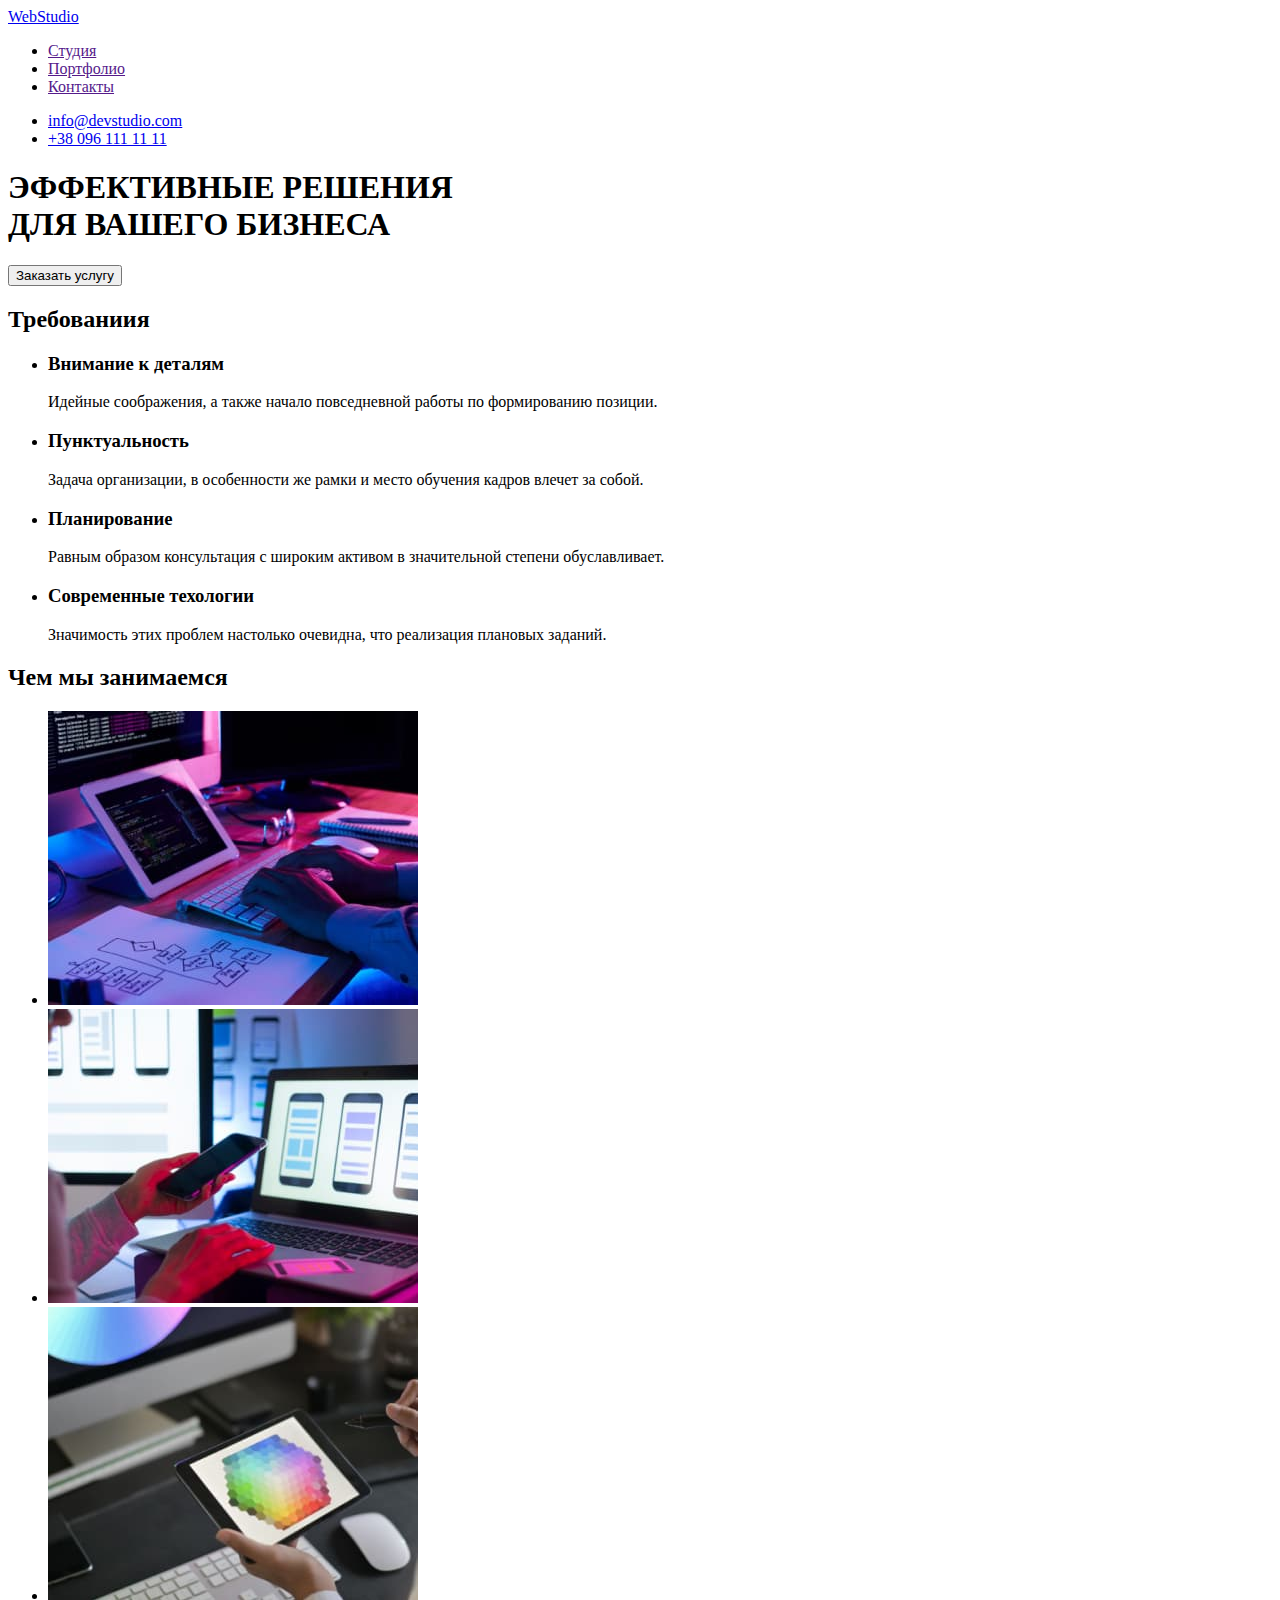
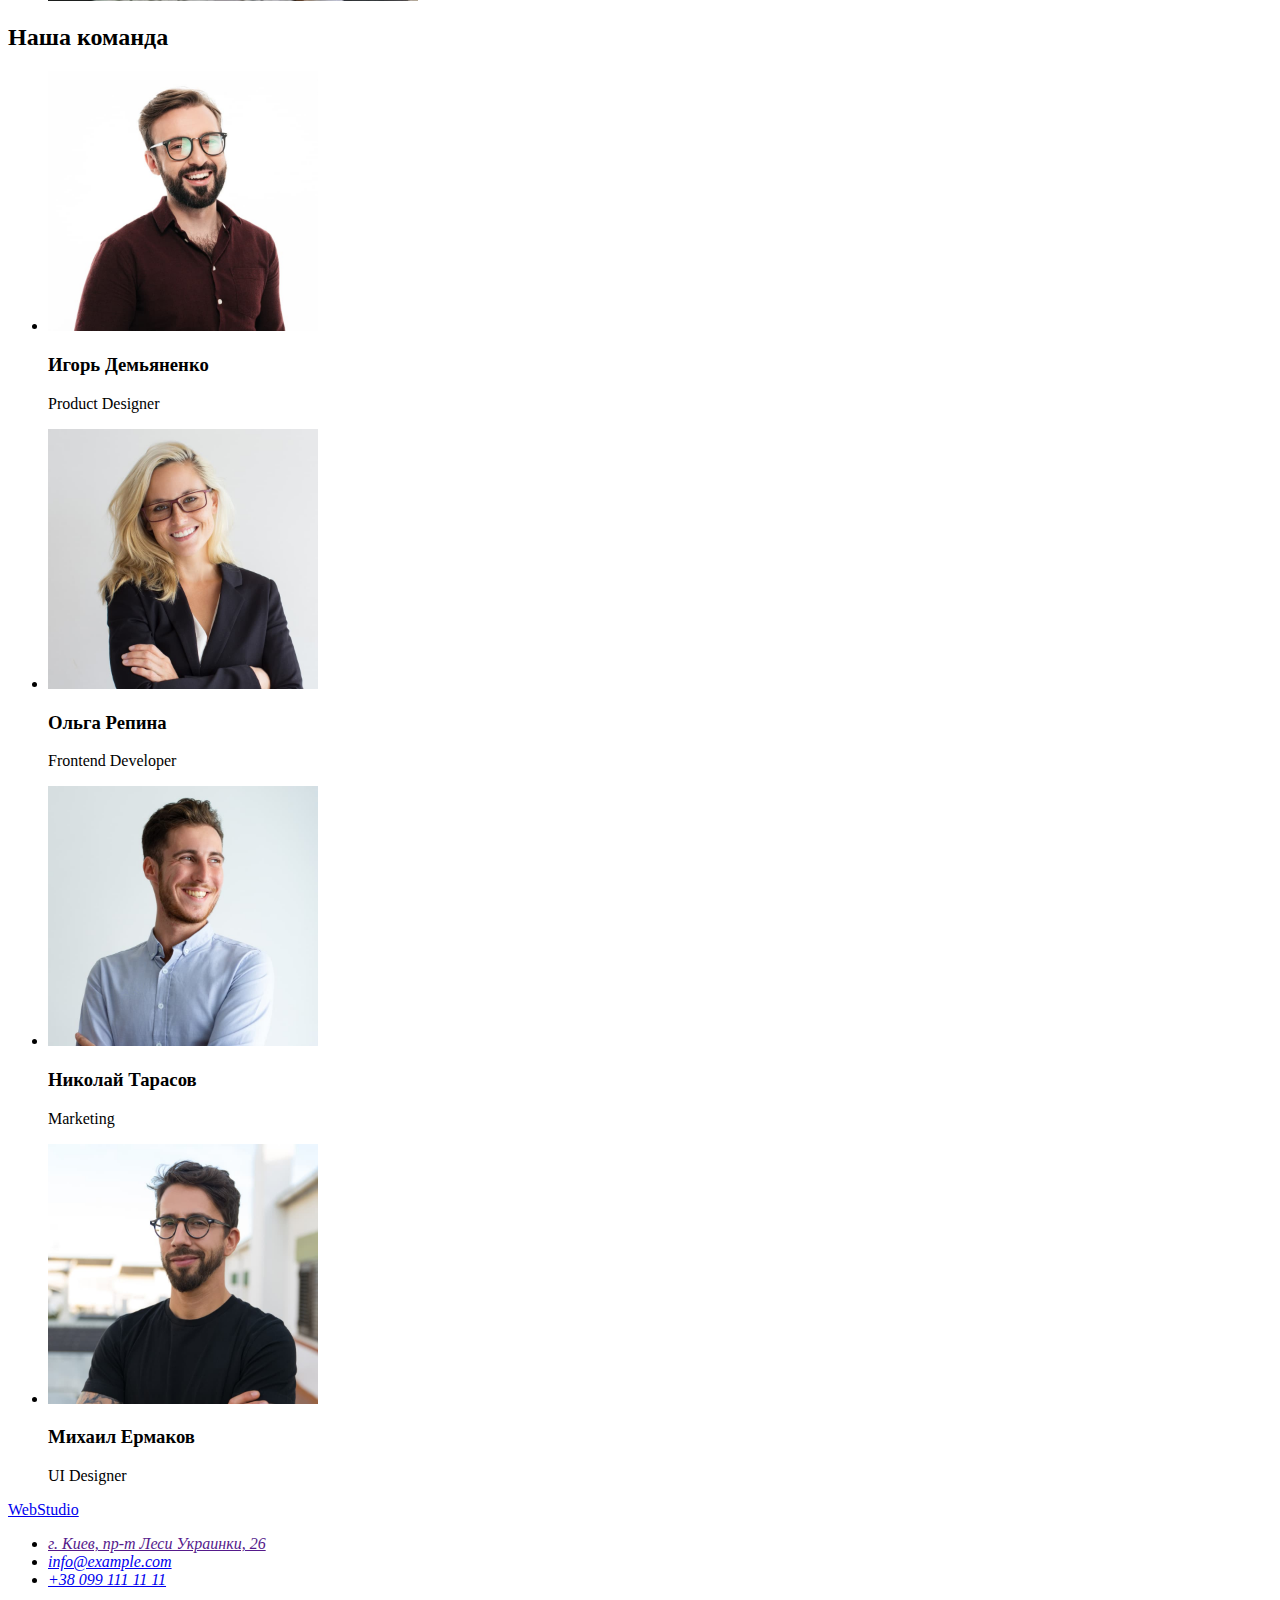
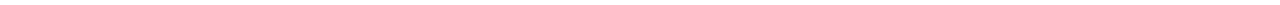
==== index.html @ efdce3d0 "Копирование 1дз" ====
<!DOCTYPE html>
<html lang="ru">
  <head>
    <meta charset="UTF-8" />
    <meta http-equiv="X-UA-Compatible" content="IE=edge" />
    <meta name="viewport" content="width=device-width, initial-scale=1.0" />
    <title>Markup-HW-01</title>
  </head>
  <body>
    <header>
      <nav>
        <a href="/">WebStudio</a>
        <ul>
          <li><a href="">Студия</a></li>
          <li><a href="">Портфолио</a></li>
          <li><a href="">Контакты</a></li>
        </ul>
      </nav>
      <ul>
        <li>
          <a href="emailto:info@devstudio.com">info@devstudio.com </a>
        </li>
        <li>
          <a href="tel:+380961111111">+38 096 111 11 11</a>
        </li>
      </ul>
    </header>
    <main>
      <section>
        <h1>
          ЭФФЕКТИВНЫЕ РЕШЕНИЯ<br />
          ДЛЯ ВАШЕГО БИЗНЕСА
        </h1>
        <button type="button">Заказать услугу</button>
      </section>
      <section>
        <h2>Требованиия</h2>
        <ul>
          <li>
            <h3>Внимание к деталям</h3>
            <p>Идейные соображения, а также начало повседневной работы по формированию позиции.</p>
          </li>
          <li>
            <h3>Пунктуальность</h3>
            <p>
              Задача организации, в особенности же рамки и место обучения кадров влечет за собой.
            </p>
          </li>
          <li>
            <h3>Планирование</h3>
            <p>
              Равным образом консультация с широким активом в значительной степени обуславливает.
            </p>
          </li>
          <li>
            <h3>Современные техологии</h3>
            <p>Значимость этих проблем настолько очевидна, что реализация плановых заданий.</p>
          </li>
        </ul>
      </section>
      <section>
        <h2>Чем мы занимаемся</h2>
        <ul>
          <li><img src="./images/img1.jpg" alt="Программирование" width="370" /></li>
          <li><img src="./images/img2.jpg" alt="Мобильная адаптация сайтов" width="370" /></li>
          <li><img src="./images/img3.jpg" alt="Создание дизайна сайтов" width="370" /></li>
        </ul>
      </section>
      <section>
        <h2>Наша команда</h2>
        <ul>
          <li>
            <img src="./images/Product-Designer.jpg" alt="Дизайнер продукта" width="270" />
            <h3>Игорь Демьяненко</h3>
            <p>Product Designer</p>
          </li>
          <li>
            <img src="./images/Frontend-Developer.jpg" alt="Фронтенд разработчик" width="270" />
            <h3>Ольга Репина</h3>
            <p>Frontend Developer</p>
          </li>
          <li>
            <img src="./images/Marketing.jpg" alt="Маркетолог" width="270" />
            <h3>Николай Тарасов</h3>
            <p>Marketing</p>
          </li>
          <li>
            <img
              src="./images/UI-Designer.jpg"
              alt="Дизайнер пользовательского интерфейса"
              width="270"
            />
            <h3>Михаил Ермаков</h3>
            <p>UI Designer</p>
          </li>
        </ul>
      </section>
    </main>
    <footer>
      <a href="/">WebStudio</a>
      <address>
        <ul>
          <li><a href="">г. Киев, пр-т Леси Украинки, 26</a></li>
          <li><a href="mailto:info@example.com">info@example.com</a></li>
          <li><a href="tel:+380991111111">+38 099 111 11 11</a></li>
        </ul>
      </address>
    </footer>
  </body>
</html>
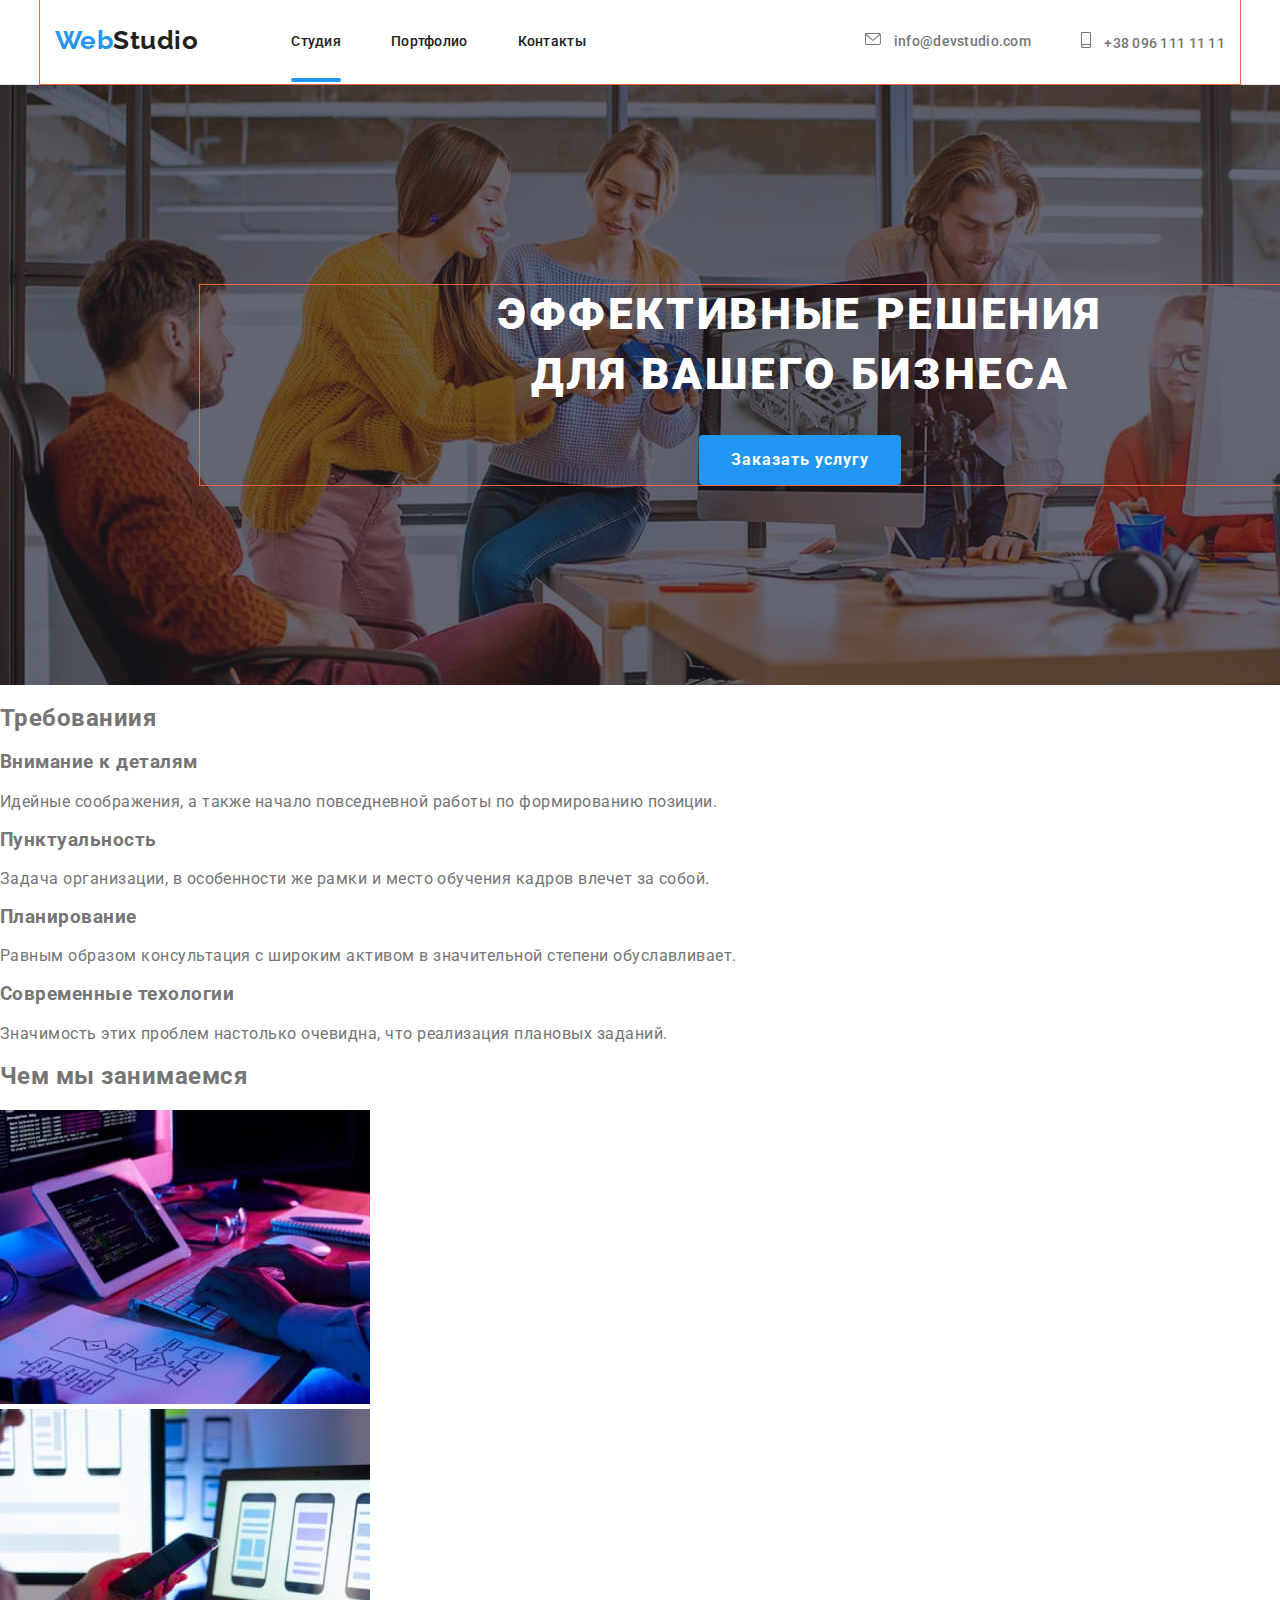
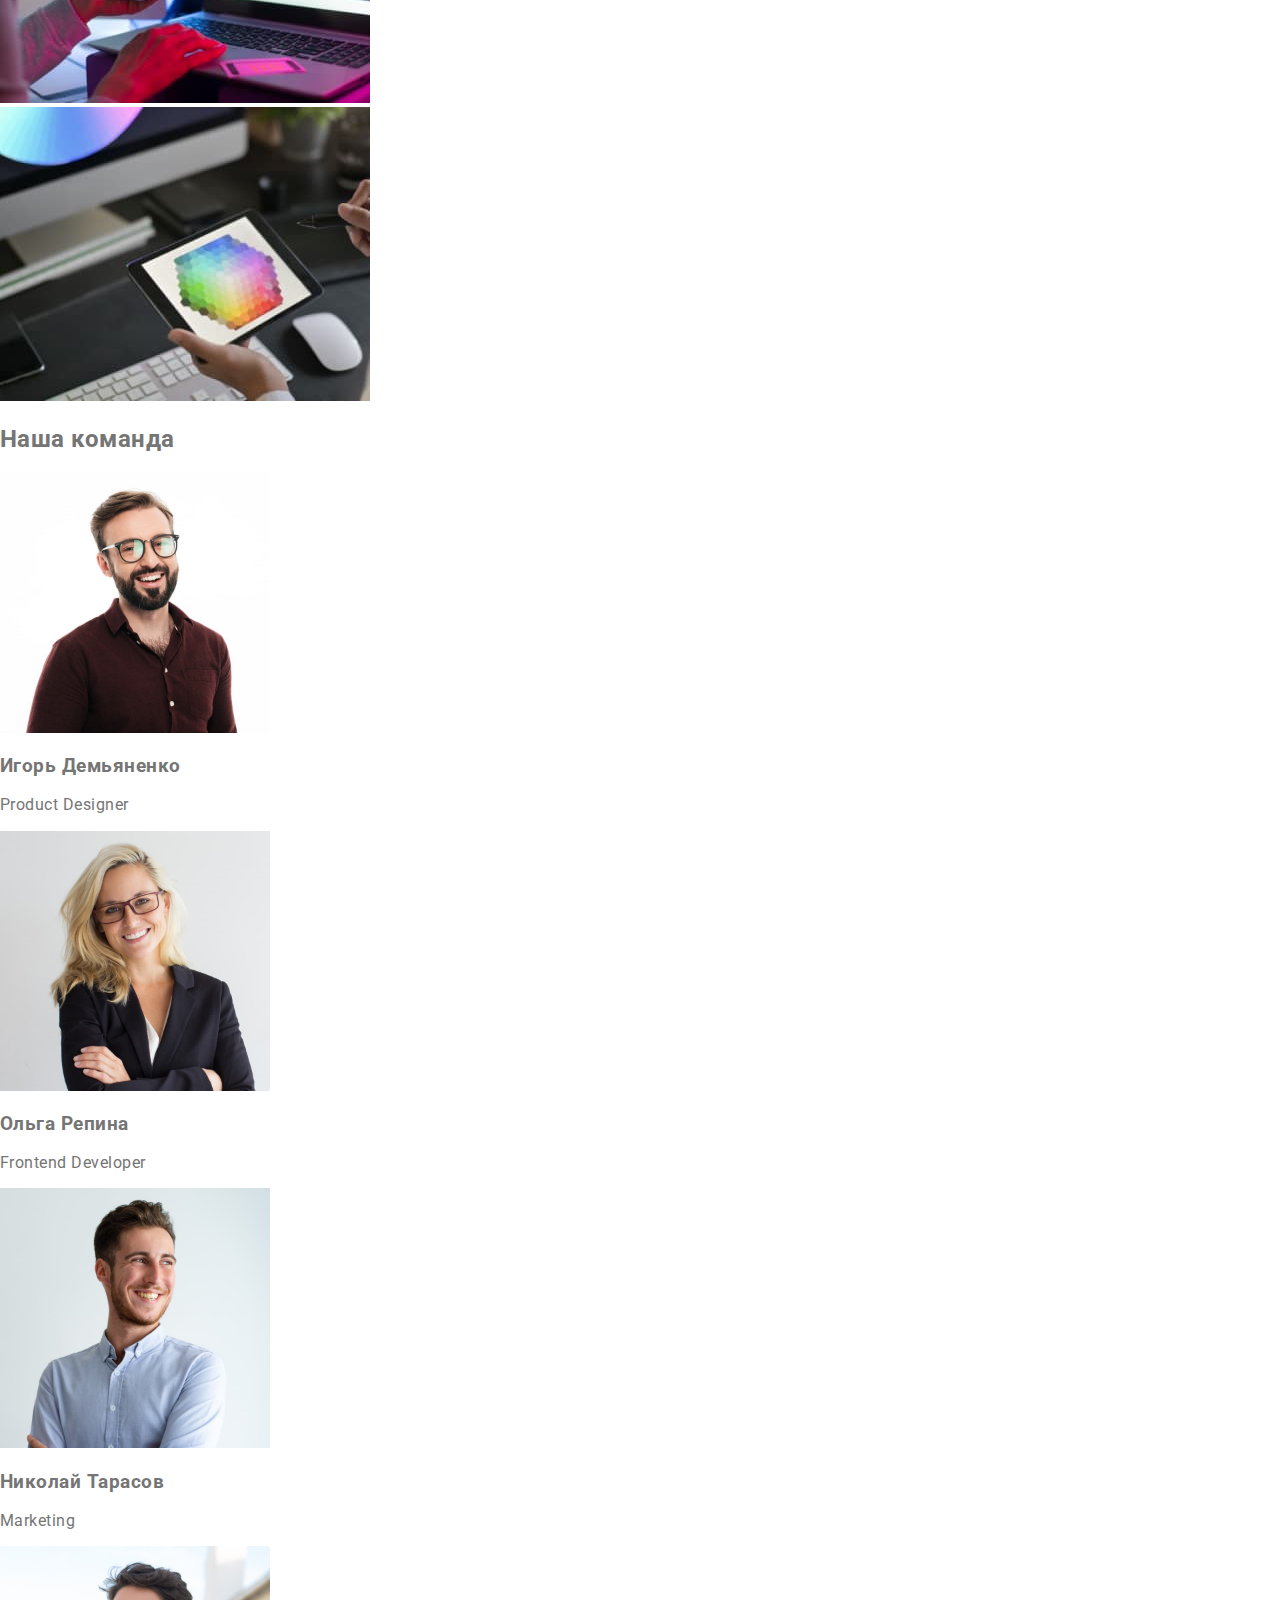
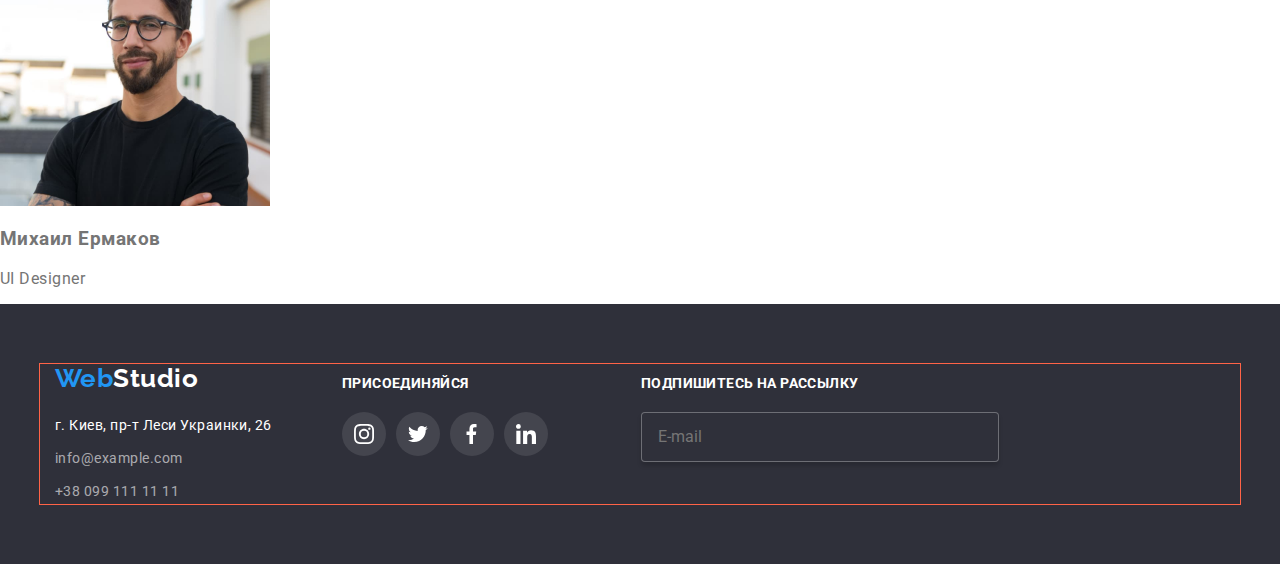
==== commit 8e0613ea: "bem" ====
--- a/index.html
+++ b/index.html
@@ -4,34 +4,52 @@
     <meta charset="UTF-8" />
     <meta http-equiv="X-UA-Compatible" content="IE=edge" />
     <meta name="viewport" content="width=device-width, initial-scale=1.0" />
-    <title>Markup-HW-01</title>
+    <link rel="stylesheet" href="https://fonts.googleapis.com/css2?family=Raleway:wght@700&family=Roboto:wght@400;500;700;900&display=swap"
+    rel="stylesheet">
+    <link rel="stylesheet" href="https://cdnjs.cloudflare.com/ajax/libs/modern-normalize/1.1.0/modern-normalize.min.css">
+    <link rel="stylesheet" href="./css/style.css">
+    <title>Markup-HW-07</title>
   </head>
   <body>
-    <header>
-      <nav>
-        <a href="/">WebStudio</a>
-        <ul>
-          <li><a href="">Студия</a></li>
-          <li><a href="">Портфолио</a></li>
-          <li><a href="">Контакты</a></li>
+    <header class="header">
+      <div class="container menu">
+      <nav class="nav">
+        <a class=" link logo" href="/">Web<span class="logo__accient">Studio</span></a>
+        <ul class="menu-nav">
+          <li class="menu-nav__item"><a class="link menu-nav__link menu-nav__link--current" href="./index.html">Студия</a></li>
+          <li class="menu-nav__item"><a class="link menu-nav__link" href="./portfolio.html">Портфолио</a></li>
+          <li class="menu-nav__item"><a class="link menu-nav__link" href="">Контакты</a></li>
         </ul>
       </nav>
-      <ul>
-        <li>
-          <a href="emailto:info@devstudio.com">info@devstudio.com </a>
+      <ul class="menu-contact">
+        <li class="menu-contact__item">
+          <a class=" link menu-contact__link" href="emailto:info@devstudio.com">
+            <svg class="menu-contact__icon" width="16" height="14">
+              <use href="./images/svg-sprite.svg#icon-envelope"></use>
+            </svg>
+            info@devstudio.com
+          </a>
         </li>
-        <li>
-          <a href="tel:+380961111111">+38 096 111 11 11</a>
+        <li class="menu-contact__item">
+          <a class=" link menu-contact__link" href="tel:+380961111111">
+            <svg class="menu-contact__icon" width="10" height="16">
+              <use href="./images/svg-sprite.svg#icon-smartphone"></use>
+            </svg>
+            +38 096 111 11 11</a>
         </li>
       </ul>
+      </div>
     </header>
     <main>
-      <section>
-        <h1>
-          ЭФФЕКТИВНЫЕ РЕШЕНИЯ<br />
-          ДЛЯ ВАШЕГО БИЗНЕСА
-        </h1>
-        <button type="button">Заказать услугу</button>
+      <section class="hero-section">
+        <div class="container">
+          <h1 class="hero-title">
+            ЭФФЕКТИВНЫЕ РЕШЕНИЯ<br />
+            ДЛЯ ВАШЕГО БИЗНЕСА
+          </h1>
+          <button class="hero-button" type="button">Заказать услугу</button>
+        </div>
+       
       </section>
       <section>
         <h2>Требованиия</h2>
@@ -96,15 +114,52 @@
         </ul>
       </section>
     </main>
-    <footer>
-      <a href="/">WebStudio</a>
+    <footer class="footer">
+      <div class="container footer-flex">
+        <div>
+          <a class=" link logo" href="/">Web<span class="logo__accient logo__accient--color">Studio</span></a>
       <address>
-        <ul>
-          <li><a href="">г. Киев, пр-т Леси Украинки, 26</a></li>
-          <li><a href="mailto:info@example.com">info@example.com</a></li>
-          <li><a href="tel:+380991111111">+38 099 111 11 11</a></li>
+        <ul class="footer-contact">
+          <li class="footer-contact__item"><a class="footer-contact__link footer-contact__link--white" href="">г. Киев, пр-т Леси Украинки, 26</a></li>
+          <li class="footer-contact__item"><a class="footer-contact__link" href="mailto:info@example.com">info@example.com</a></li>
+          <li class="footer-contact__item"><a class="footer-contact__link" href="tel:+380991111111">+38 099 111 11 11</a></li>
         </ul>
       </address>
+        </div>
+      <div class="footer-socials-container">
+        <p class="footer-title">Присоединяйся</p>
+      <ul class="footer-socials">
+        <li class="footer-socials__item">
+          <svg class="footer-socials__icon">
+            <use href="./images/svg-sprite.svg#icon-instagram"></use>
+          </svg>
+        </li>
+        <li class="footer-socials__item">
+          <svg class="footer-socials__icon">
+            <use href="./images/svg-sprite.svg#icon-twitter"></use>
+          </svg>
+        </li>
+        <li class="footer-socials__item">
+          <svg class="footer-socials__icon">
+            <use href="./images/svg-sprite.svg#icon-facebook"></use>
+          </svg>
+        </li>
+        <li class="footer-socials__item">
+          <svg class="footer-socials__icon">
+            <use href="./images/svg-sprite.svg#icon-linkedin"></use>
+          </svg>
+        </li>
+      </ul>
+      </div>
+      <div class="footer-form">
+        <p class="footer-title">Подпишитесь на рассылку</p>
+        <form>
+          <label class="footer-form__label" for="">
+            <input class="footer-form__input" type="email" placeholder="E-mail">
+          </label> 
+        </form>
+      </div>
+      </div>
     </footer>
   </body>
 </html>
--- a/css/style.css
+++ b/css/style.css
@@ -0,0 +1,260 @@
+
+
+
+
+:root{
+     --primiry-text-color: #757575;
+     --title-text-color: #212121;
+     --main-font-family: roboto, sans-serif;
+     --link-hover-color: #2196F3;
+}
+
+/* Общие правила для стилизвции страцы */
+body{
+    color: var(--primiry-text-color);
+    font-family: var(--main-font-family);
+    letter-spacing: 0.03em;
+
+}
+ul{
+    margin: 0;
+    padding: 0;
+    list-style: none;
+}
+.link{
+    text-decoration: none;
+
+}
+.container{
+    width: 1200px;
+    margin-right: auto;
+    margin-left: auto;
+    padding-left: 15px;
+    padding-right: 15px;
+    outline: 1px solid tomato;
+}
+/* Стилизация шапки сайта */
+.header{
+    border-bottom: 1px solid #E5E5E5;
+}
+.logo{
+    padding: 24px 0;
+    font-family: 'Raleway', sans-serif;
+    font-weight: 700;
+    font-size: 26px;
+    line-height: 1.15;
+
+    color: #2196F3;
+}
+.logo__accient{
+    color: #212121;
+}
+.nav{
+    display: flex;
+}
+.menu{
+    display: flex;
+    align-items: center;
+}
+.menu-nav{
+    display: flex;
+    margin-left: 93px;
+}
+.menu-contact{
+    display: flex;
+    margin-left: auto;
+}
+.menu-nav__item,
+.menu-contact__item{
+    position: relative;
+    margin-right: 50px;
+    padding: 32px 0;
+    font-weight: 500;
+    font-size: 14px;
+    line-height: 1.14;
+    letter-spacing: 0.02em;
+
+    color: #212121;
+}
+.menu-nav__link{
+    color: inherit;
+    padding: 32px 0;
+
+    transition: color 250ms cubic-bezier(0.4, 0, 0.2, 1);
+}
+.menu-contact__link{
+    color: #757575;
+    padding: 32px 0;
+
+    transition: color 250ms cubic-bezier(0.4, 0, 0.2, 1);
+}
+
+.menu-nav__link:hover,
+.menu-contact__link:hover{
+    color: var(--link-hover-color);
+}
+.menu-nav__item:last-child,
+.menu-contact__item:last-child{
+    margin-right: 0;
+}
+.menu-contact__icon{
+    align-items: baseline;
+    margin-right: 10px;
+    fill: currentColor;
+}
+.menu-nav__link--current:after{
+    position: absolute;
+    display: block;
+    bottom: 0;
+    content:"";
+    width: 100%;
+    height: 4px;
+    border-radius: 2px;
+
+    background-color: #2196F3;
+}
+
+/* Стилизация секции герой */
+.hero-section{
+    margin-right: auto;
+    margin-left: auto;
+    padding-top: 200px;
+    padding-bottom: 200px;
+    width: 1600px;
+    height: 600px;
+    text-align: center;
+    background: #757575;
+    background-repeat: no-repeat;
+    background-size: cover;
+    background-image:linear-gradient(to right, rgba(47, 48, 58, 0.4), rgba(47, 48, 58, 0.4)), 
+    url(../images/bg-main.jpg);
+}
+.hero-title{
+    margin-top: 0;
+    text-align: center;
+    margin-bottom:30px;
+    font-size: 44px;
+    font-weight: 900;
+    line-height: 1.36;
+    letter-spacing: 0.06em;
+    color: #ffffff;
+}
+
+.hero-button{
+   
+    min-width: 200px;
+    min-height: 50px;
+    padding: 10px 32px;
+    font-size: 16px;
+    font-weight: 700;
+    line-height: 1.88;
+    letter-spacing: 0.06em;
+    border: 0;
+
+
+    color: #ffffff;
+    background-color: #2196F3;
+    box-shadow: 0px 4px 4px rgba(0, 0, 0, 0.15);
+    border: transparent;
+    border-radius: 4px;
+}
+
+/* Стилизация футера */
+
+.footer{
+
+    padding-top: 60px;
+    padding-bottom: 60px;
+    background-color: #2F303A;
+}
+.logo__accient--color{
+    color: #ffffff;
+}
+.footer-contact{
+    margin-top: 20px;
+}
+.footer-flex{
+    display: flex;
+}
+.footer-contact__item{
+    margin-bottom: 9px;  
+}
+.footer-contact__link{
+    font-size: 14px;
+    line-height: 1.71;
+    font-style: normal;
+    text-decoration: none;
+    color: rgba(255, 255, 255, 0.6);
+
+    transition: color 2150ms cubic-bezier(0.4, 0, 0.2, 1)
+}
+.footer-contact__link--white{
+    color: #ffffff;
+}
+
+.footer-contact__item:last-child{
+    margin-bottom: 0;
+}
+.footer-contact__link:hover{
+    color: var(--link-hover-color);
+}
+.footer-socials-container{
+    margin-left: 70px;
+    padding-top: 12px;
+
+}
+.footer-title{
+margin-top: 0;
+margin-bottom: 20px;
+font-size: 14px;
+font-weight: 700;
+line-height: 1.14;
+letter-spacing: 0.03em;
+text-transform: uppercase;
+
+color: #ffffff;
+    
+}
+.footer-socials{
+    display: flex;
+}
+.footer-socials__item{
+    display: flex;
+    margin-right: 10px;
+    align-items: center;
+    justify-content: center;
+    width: 44px;
+    height: 44px;
+    border-radius: 50%;
+    background-color: rgba(255, 255, 255, 0.1);
+
+    transition: background-color 2150ms cubic-bezier(0.4, 0, 0.2, 1);
+
+}
+.footer-socials__item:last-child{
+    margin-right: 0;
+}
+.footer-socials__icon{
+    width: 20px;
+    height: 20px;
+    fill: #ffffff;
+}
+.footer-socials__item:hover{
+    cursor: pointer;
+    background-color: var(--link-hover-color);
+}
+.footer-form__input{
+    width: 358px;
+    height: 50px;
+    padding: 16px;
+    border-radius: 4px;
+    color: #ffffff;
+    background-color: #2F303A;
+    border: 1px solid rgba(255, 255, 255, 0.3);
+    box-shadow: 0px 4px 4px rgba(0, 0, 0, 0.15);
+
+} 
+.footer-form{
+    padding-top: 12px;
+    margin-left: 93px;
+}
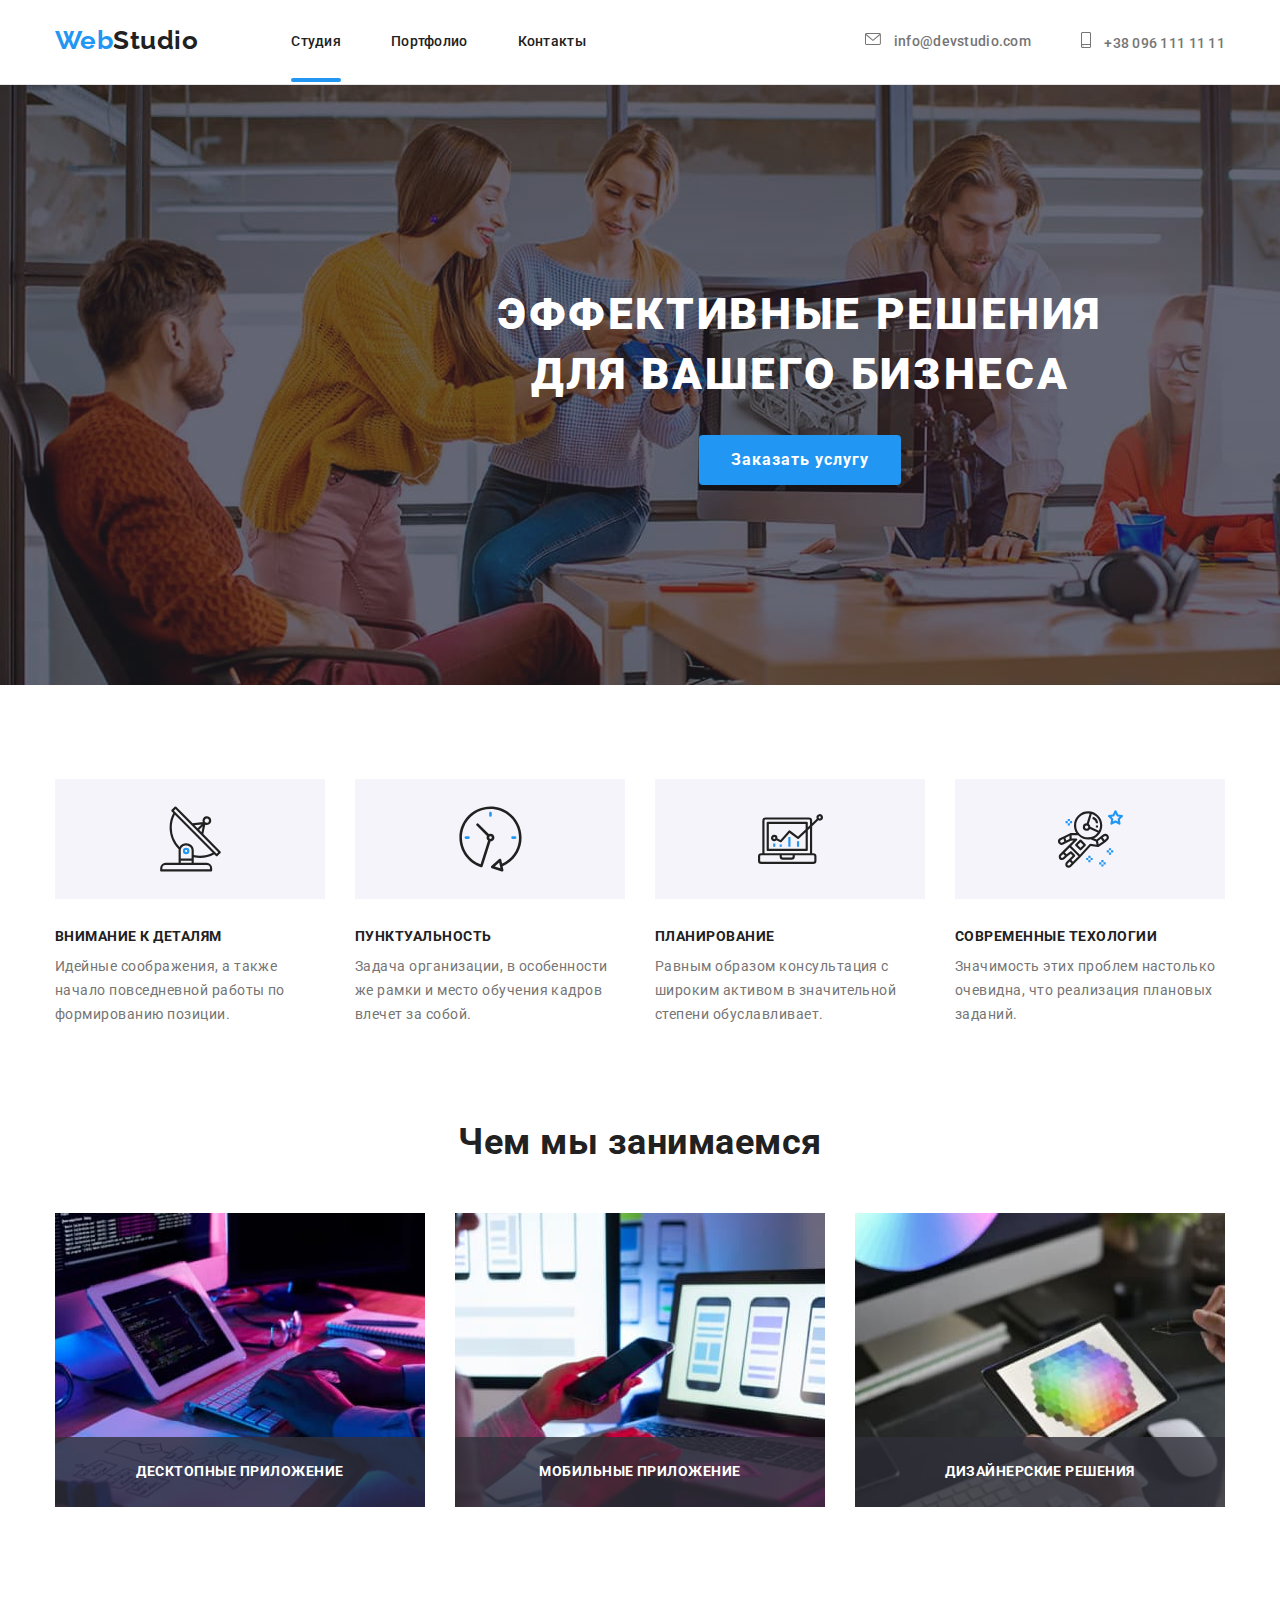
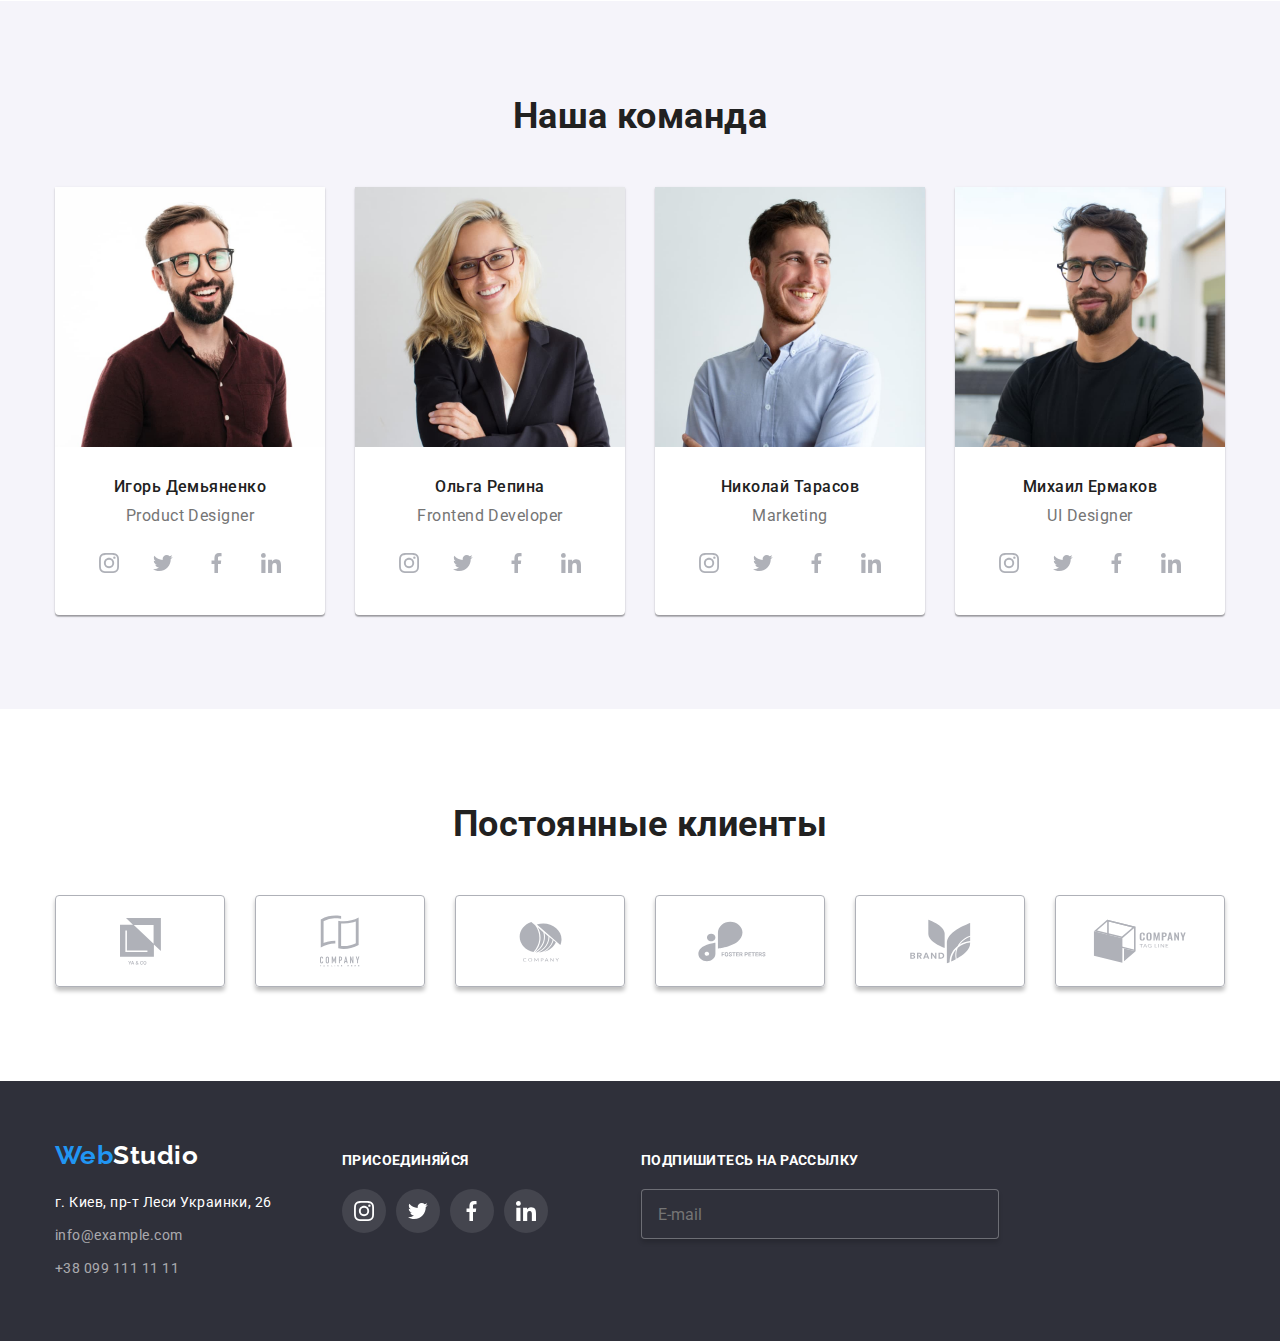
==== commit 8984f2d0: "Bem" ====
--- a/index.html
+++ b/index.html
@@ -51,68 +51,271 @@
         </div>
        
       </section>
-      <section>
-        <h2>Требованиия</h2>
-        <ul>
-          <li>
-            <h3>Внимание к деталям</h3>
-            <p>Идейные соображения, а также начало повседневной работы по формированию позиции.</p>
-          </li>
-          <li>
-            <h3>Пунктуальность</h3>
-            <p>
+      <section class="demand">
+        <div class="container">
+          <h2 class="section-title visually-hidden">Требованиия</h2>
+        <ul class="demand-list">
+          <li class="demand-list__item">
+            <div class="demand-list__inner">
+              <svg class="demand-list__icon">
+                <use href="./images/svg-sprite.svg#icon-antena"></use>
+              </svg>
+            </div>
+            <h3 class="demand-list__title">Внимание к деталям</h3>
+            <p class="demand-list__description">Идейные соображения, а также начало повседневной работы по формированию позиции.</p>
+          </li>
+          <li class="demand-list__item">
+            <div class="demand-list__inner">
+              <svg class="demand-list__icon">
+                <use href="./images/svg-sprite.svg#icon-clock"></use>
+              </svg>
+            </div>
+            <h3 class="demand-list__title">Пунктуальность</h3>
+            <p class="demand-list__description">
               Задача организации, в особенности же рамки и место обучения кадров влечет за собой.
             </p>
           </li>
-          <li>
-            <h3>Планирование</h3>
-            <p>
+          <li class="demand-list__item">
+            <div class="demand-list__inner">
+              <svg class="demand-list__icon">
+                <use href="./images/svg-sprite.svg#icon-diagram"></use>
+              </svg>
+            </div>
+            <h3 class="demand-list__title">Планирование</h3>
+            <p class="demand-list__description">
               Равным образом консультация с широким активом в значительной степени обуславливает.
             </p>
           </li>
-          <li>
-            <h3>Современные техологии</h3>
-            <p>Значимость этих проблем настолько очевидна, что реализация плановых заданий.</p>
-          </li>
-        </ul>
-      </section>
-      <section>
-        <h2>Чем мы занимаемся</h2>
-        <ul>
-          <li><img src="./images/img1.jpg" alt="Программирование" width="370" /></li>
-          <li><img src="./images/img2.jpg" alt="Мобильная адаптация сайтов" width="370" /></li>
-          <li><img src="./images/img3.jpg" alt="Создание дизайна сайтов" width="370" /></li>
-        </ul>
-      </section>
-      <section>
-        <h2>Наша команда</h2>
-        <ul>
-          <li>
+          <li class="demand-list__item">
+            <div class="demand-list__inner">
+              <svg class="demand-list__icon">
+                <use href="./images/svg-sprite.svg#icon-astronaut"></use>
+              </svg>
+            </div>
+            <h3 class="demand-list__title">Современные техологии</h3>
+            <p class="demand-list__description">Значимость этих проблем настолько очевидна, что реализация плановых заданий.</p>
+          </li>
+        </ul>
+        </div>
+      </section>
+      <section class="specialization">
+        <div class="container">
+          <h2 class="section-title">Чем мы занимаемся</h2>
+        <ul class="specialization-list">
+          <li class="specialization-list__item">
+            <img src="./images/img1.jpg" alt="Программирование" width="370" />
+              <p class="specialization-list__description">Десктопные приложение</p>
+          </li>
+          <li class="specialization-list__item"><img  src="./images/img2.jpg" alt="Мобильная адаптация сайтов" width="370" />
+            <p class="specialization-list__description">Мобильные приложение</p>
+          </li>
+          <li class="specialization-list__item"><img  src="./images/img3.jpg" alt="Создание дизайна сайтов" width="370" />
+            <p class="specialization-list__description">Дизайнерские решения</p>
+          </li>
+        </ul>
+        </div>
+      </section>
+      <section class="team">
+        <div class="container">
+          <h2 class="section-title">Наша команда</h2>
+        <ul class="team-list">
+          <li class="team-list__item">
             <img src="./images/Product-Designer.jpg" alt="Дизайнер продукта" width="270" />
-            <h3>Игорь Демьяненко</h3>
-            <p>Product Designer</p>
-          </li>
-          <li>
+            <h3 class="team-list__title">Игорь Демьяненко</h3>
+            <p class="team-list__description">Product Designer</p>
+            <ul class="social-list">
+              <li class="social-list__item">
+                <a class="social-list__link" href="">
+                  <svg class="social-list__icon">
+                    <use href="./images/svg-sprite.svg#icon-instagram"></use>
+                  </svg>
+                </a>
+              </li>
+              <li class="social-list__item">
+                <a class="social-list__link" href="">
+                  <svg class="social-list__icon">
+                    <use href="./images/svg-sprite.svg#icon-twitter"></use>
+                  </svg>
+                </a>
+              </li>
+              <li class="social-list__item">
+                <a class="social-list__link" href="">
+                  <svg class="social-list__icon">
+                    <use href="./images/svg-sprite.svg#icon-facebook"></use>
+                  </svg>
+                </a>
+              </li>
+              <li class="social-list__item">
+                <a class="social-list__link" href="">
+                  <svg class="social-list__icon">
+                    <use href="./images/svg-sprite.svg#icon-linkedin"></use>
+                  </svg>
+                </a>
+              </li>
+            </ul>
+          </li>
+          <li class="team-list__item">
             <img src="./images/Frontend-Developer.jpg" alt="Фронтенд разработчик" width="270" />
-            <h3>Ольга Репина</h3>
-            <p>Frontend Developer</p>
-          </li>
-          <li>
+            <h3 class="team-list__title">Ольга Репина</h3>
+            <p class="team-list__description">Frontend Developer</p>
+            <ul class="social-list">
+              <li class="social-list__item">
+                <a class="social-list__link" href="">
+                  <svg class="social-list__icon">
+                    <use href="./images/svg-sprite.svg#icon-instagram"></use>
+                  </svg>
+                </a>
+              </li>
+              <li class="social-list__item">
+                <a class="social-list__link" href="">
+                  <svg class="social-list__icon">
+                    <use href="./images/svg-sprite.svg#icon-twitter"></use>
+                  </svg>
+                </a>
+              </li>
+              <li class="social-list__item">
+                <a class="social-list__link" href="">
+                  <svg class="social-list__icon">
+                    <use href="./images/svg-sprite.svg#icon-facebook"></use>
+                  </svg>
+                </a>
+              </li>
+              <li class="social-list__item">
+                <a class="social-list__link" href="">
+                  <svg class="social-list__icon">
+                    <use href="./images/svg-sprite.svg#icon-linkedin"></use>
+                  </svg>
+                </a>
+              </li>
+            </ul>
+          </li>
+          <li class="team-list__item">
             <img src="./images/Marketing.jpg" alt="Маркетолог" width="270" />
-            <h3>Николай Тарасов</h3>
-            <p>Marketing</p>
-          </li>
-          <li>
+            <h3 class="team-list__title">Николай Тарасов</h3>
+            <p class="team-list__description">Marketing</p>
+            <ul class="social-list">
+              <li class="social-list__item">
+                <a class="social-list__link" href="">
+                  <svg class="social-list__icon">
+                    <use href="./images/svg-sprite.svg#icon-instagram"></use>
+                  </svg>
+                </a>
+              </li>
+              <li class="social-list__item">
+                <a class="social-list__link" href="">
+                  <svg class="social-list__icon">
+                    <use href="./images/svg-sprite.svg#icon-twitter"></use>
+                  </svg>
+                </a>
+              </li>
+              <li class="social-list__item">
+                <a class="social-list__link" href="">
+                  <svg class="social-list__icon">
+                    <use href="./images/svg-sprite.svg#icon-facebook"></use>
+                  </svg>
+                </a>
+              </li>
+              <li class="social-list__item">
+                <a class="social-list__link" href="">
+                  <svg class="social-list__icon">
+                    <use href="./images/svg-sprite.svg#icon-linkedin"></use>
+                  </svg>
+                </a>
+              </li>
+            </ul>
+          </li>
+          <li class="team-list__item">
             <img
               src="./images/UI-Designer.jpg"
               alt="Дизайнер пользовательского интерфейса"
               width="270"
             />
-            <h3>Михаил Ермаков</h3>
-            <p>UI Designer</p>
-          </li>
-        </ul>
-      </section>
+            <h3 class="team-list__title">Михаил Ермаков</h3>
+            <p class="team-list__description">UI Designer</p>
+            <ul class="social-list">
+              <li class="social-list__item">
+                <a class="social-list__link" href="">
+                  <svg class="social-list__icon">
+                    <use href="./images/svg-sprite.svg#icon-instagram"></use>
+                  </svg>
+                </a>
+              </li>
+              <li class="social-list__item">
+                <a class="social-list__link" href="">
+                  <svg class="social-list__icon">
+                    <use href="./images/svg-sprite.svg#icon-twitter"></use>
+                  </svg>
+                </a>
+              </li>
+              <li class="social-list__item">
+                <a class="social-list__link" href="">
+                  <svg class="social-list__icon">
+                    <use href="./images/svg-sprite.svg#icon-facebook"></use>
+                  </svg>
+                </a>
+              </li>
+              <li class="social-list__item">
+                <a class="social-list__link" href="">
+                  <svg class="social-list__icon">
+                    <use href="./images/svg-sprite.svg#icon-linkedin"></use>
+                  </svg>
+                </a>
+              </li>
+            </ul>
+          </li>
+        </ul>
+        </div>
+      </section>
+      <section class="clients">
+        <div class="container">
+          <h2 class="section-title">Постоянные клиенты</h2>
+          <ul class="client-list">
+            <li class="client-list__item">
+              <a class="client-list__link" href="">
+                <svg class="client-list__icon" width="41" height="47">
+                  <use href="./images/svg-sprite.svg#icon-company-one"></use>
+                </svg>
+              </a>
+            </li>
+            <li class="client-list__item">
+              <a class="client-list__link" href="">
+                <svg class="client-list__icon"  width="40" height="52">
+                  <use href="./images/svg-sprite.svg#icon-company-two"></use>
+                </svg>
+              </a>
+            </li>
+            <li class="client-list__item">
+              <a class="client-list__link"  href="">
+                <svg class="client-list__icon" width="43" height="41">
+                  <use href="./images/svg-sprite.svg#icon-company-three"></use>
+                </svg>
+              </a>
+            </li>
+            <li class="client-list__item">
+              <a class="client-list__link" href="">
+                <svg class="client-list__icon"  width="84" height="41">
+                  <use href="./images/svg-sprite.svg#icon-company-four"></use>
+                </svg>
+              </a>
+            </li>
+            <li class="client-list__item">
+              <a  class="client-list__link" href="">
+                <svg class="client-list__icon"  width="63" height="45">
+                  <use href="./images/svg-sprite.svg#icon-company-five"></use>
+                </svg>
+              </a>
+            </li>
+            <li class="client-list__item">
+              <a class="client-list__link" href="">
+                <svg class="client-list__icon" width="94" height="44">
+                  <use href="./images/svg-sprite.svg#icon-company-six"></use>
+                </svg>
+              </a>
+            </li>
+          </ul>
+        </div>
+      </section>
+
     </main>
     <footer class="footer">
       <div class="container footer-flex">
@@ -128,26 +331,35 @@
         </div>
       <div class="footer-socials-container">
         <p class="footer-title">Присоединяйся</p>
-      <ul class="footer-socials">
-        <li class="footer-socials__item">
-          <svg class="footer-socials__icon">
-            <use href="./images/svg-sprite.svg#icon-instagram"></use>
-          </svg>
-        </li>
-        <li class="footer-socials__item">
-          <svg class="footer-socials__icon">
-            <use href="./images/svg-sprite.svg#icon-twitter"></use>
-          </svg>
-        </li>
-        <li class="footer-socials__item">
-          <svg class="footer-socials__icon">
-            <use href="./images/svg-sprite.svg#icon-facebook"></use>
-          </svg>
-        </li>
-        <li class="footer-socials__item">
-          <svg class="footer-socials__icon">
-            <use href="./images/svg-sprite.svg#icon-linkedin"></use>
-          </svg>
+      <ul class="social-list">
+        <li class="social-list__item ">
+          <a href="" class="social-list__link social-list__link--bgc">
+            <svg class="social-list__icon social-list__icon--fill">
+              <use href="./images/svg-sprite.svg#icon-instagram"></use>
+            </svg>
+          </a>
+        </li>
+        <li class="social-list__item">
+          <a href="" class="social-list__link social-list__link--bgc">
+            <svg class="social-list__icon social-list__icon--fill">
+              <use href="./images/svg-sprite.svg#icon-twitter"></use>
+            </svg>
+          </a>
+        </li>
+        <li class="social-list__item">
+          <a href="" class="social-list__link social-list__link--bgc">
+            <svg class="social-list__icon social-list__icon--fill">
+              <use href="./images/svg-sprite.svg#icon-facebook"></use>
+            </svg>
+          </a>
+        </li>
+        <li class="social-list__item">
+          <a href="" class="social-list__link social-list__link--bgc">
+            <svg class="social-list__icon social-list__icon--fill">
+              <use href="./images/svg-sprite.svg#icon-linkedin"></use>
+            </svg>
+          </a>
+          
         </li>
       </ul>
       </div>
--- a/css/style.css
+++ b/css/style.css
@@ -1,6 +1,3 @@
-
-
-
 
 :root{
      --primiry-text-color: #757575;
@@ -21,17 +18,32 @@
     padding: 0;
     list-style: none;
 }
+img{
+    display: block;
+}
 .link{
     text-decoration: none;
 
 }
+.visually-hidden {
+    position: absolute;
+    white-space: nowrap;
+    width: 1px;
+    height: 1px;
+    overflow: hidden;
+    border: 0;
+    padding: 0;
+    clip: rect(0 0 0 0);
+    clip-path: inset(50%);
+    margin: -1px;
+  }
 .container{
     width: 1200px;
     margin-right: auto;
     margin-left: auto;
     padding-left: 15px;
     padding-right: 15px;
-    outline: 1px solid tomato;
+   
 }
 /* Стилизация шапки сайта */
 .header{
@@ -159,6 +171,221 @@
     border-radius: 4px;
 }
 
+/* Оформление секции требования */
+.demand{
+ padding-top: 94px;
+ padding-bottom: 94px;
+}
+
+.section-title{
+    margin-top: 0;
+    margin-bottom: 50px;
+    font-size: 36px;
+    font-weight: 700;
+    line-height: 1.17;
+    text-align: center;
+
+    color: var(--title-text-color);
+
+}
+.demand-list{
+    display: flex;
+}
+.demand-list__item{
+    width: 270px;
+    margin-right: 30px;
+}
+.margin-list__item:last-child{
+    margin-right: 0;
+}
+.demand-list__inner{
+    display: flex;
+    width: 270px;
+    height: 120px;
+    justify-content: center;
+    align-items: center;
+    background-color: #F5F4FA;
+    
+}
+.demand-list__icon{
+    width: 65px;
+    height: 70px;
+}
+.demand-list__title{
+    margin-top: 30px;
+    margin-bottom: 10px;
+    font-size: 14px;
+    font-weight: 700;
+    line-height: 1.14;
+    text-transform: uppercase;
+    text-align: left;
+
+    color: var(--title-text-color);
+
+}
+.demand-list__description{
+    margin: 0;
+    font-size: 14px;
+    font-weight: 400;
+    line-height: 1.71;
+    text-align: left;
+
+}
+
+/* Стилизация секции чем мы занимаемся */
+.specialization{
+    padding-bottom: 94px;
+}
+.specialization-list{
+    display: flex;
+}
+.specialization-list__item{
+    position: relative;
+    margin-right: 30px;
+}
+.specialization-list__item:last-child{
+    margin-right: 0;
+}
+
+.specialization-list__description{
+    position: absolute;
+    bottom: 0;
+    left: 0;
+    display: flex;
+    justify-content: center;
+    align-items: center;
+    text-transform: uppercase;
+    margin: 0;
+    width: 370px;
+    height: 70px;
+    font-size: 14px;
+    font-weight: 700;
+    line-height: 1.14;
+
+    color: #ffffff;
+    background-color: rgba(47, 48, 58, 0.8);
+}
+/* Стилизация секции наша команда */
+.team{
+    padding-top: 94px;
+    padding-bottom: 94px;
+    background-color: #F5F4FA;
+}
+.team-list{
+    display: flex;
+    width: 270px;
+    
+    text-align: center;
+}
+.team-list__item{
+    padding-bottom: 30px;
+    margin-right: 30px;
+    border-bottom-left-radius: 4px;
+    border-bottom-right-radius: 4px;
+    background-color: #fff;
+    box-shadow: 0px 1px 3px rgba(0, 0, 0, 0.12),
+     0px 1px 1px rgba(0, 0, 0, 0.14), 
+     0px 2px 1px rgba(0, 0, 0, 0.2);
+    border-radius: 0px 0px 4px 4px;
+
+}
+.team-list__title{
+    margin-top: 30px;
+    margin-bottom: 10px;
+    font-size: 16px;
+    font-weight: 500;
+    line-height: 1.19;
+    
+    color: var(--title-text-color);
+
+}
+.team-list__description{
+    margin-top: 0;
+    display: block;
+    margin-bottom: 16px;
+    font-size: 16px;
+    line-height: 19px;
+
+
+}
+.social-list{
+    display: flex;
+    justify-content: center;
+}
+.social-list__item{
+    margin-right: 10px;
+}
+.social-list__link{
+    display: flex;
+    align-items: center;
+    justify-content: center;
+    width: 44px;
+    height: 44px;
+    border-radius: 50%;
+    color: #AFB1B8;
+    
+    transition: background-color 250ms cubic-bezier(0.4, 0, 0.2, 1);
+}
+.social-list__item:last-child{
+    margin-right: 0;
+}
+
+.social-list__icon{
+    width: 20px;
+    height: 20px;
+    fill: currentColor;
+    transition: fill 250ms cubic-bezier(0.4, 0, 0.2, 1);
+}
+.social-list__link:hover,
+.social-list__link:focus {
+    
+    background-color: var(--link-hover-color);
+}
+.social-list__link:hover .social-list__icon,
+.social-list__link:focus .social-list__icon{
+    fill: #ffffff;
+}
+
+/* Стилтзация секции постоянные клиенты */
+.clients{
+    padding-top: 94px;
+    padding-bottom: 94px;
+    
+}
+.client-list{
+    display: flex;
+   
+    
+}
+.client-list__item{
+    margin-right: 30px;
+
+}
+.client-list__item:last-child{
+margin-right: 0;
+}
+.client-list__link{
+    display: flex;
+    justify-content: center;
+    align-items: center;
+     width: 170px;
+     height: 92px;
+    border-radius: 4px;
+    border: 1px solid #AFB1B8;
+    box-shadow: 0px 4px 4px 0px #00000040;
+
+    transition: border 250ms cubic-bezier(0.4, 0, 0.2, 1);
+}
+.client-list__icon{
+    fill: #AFB1B8;
+    transition: fill 250ms cubic-bezier(0.4, 0, 0.2, 1);
+}
+.client-list__link:hover {
+    border: 1px solid var(--link-hover-color);
+}
+.client-list__link:hover .client-list__icon{
+    fill: var(--link-hover-color);
+}
 /* Стилизация футера */
 
 .footer{
@@ -186,7 +413,7 @@
     text-decoration: none;
     color: rgba(255, 255, 255, 0.6);
 
-    transition: color 2150ms cubic-bezier(0.4, 0, 0.2, 1)
+    transition: color 250ms cubic-bezier(0.4, 0, 0.2, 1)
 }
 .footer-contact__link--white{
     color: #ffffff;
@@ -215,34 +442,18 @@
 color: #ffffff;
     
 }
-.footer-socials{
-    display: flex;
-}
-.footer-socials__item{
-    display: flex;
-    margin-right: 10px;
-    align-items: center;
-    justify-content: center;
-    width: 44px;
-    height: 44px;
-    border-radius: 50%;
+.social-list__link--bgc{
     background-color: rgba(255, 255, 255, 0.1);
-
-    transition: background-color 2150ms cubic-bezier(0.4, 0, 0.2, 1);
-
-}
-.footer-socials__item:last-child{
-    margin-right: 0;
-}
-.footer-socials__icon{
-    width: 20px;
-    height: 20px;
+    transition: background-color 250ms cubic-bezier(0.4, 0, 0.2, 1);
+}
+
+.social-list__link--bgc:hover{
+    background-color: var(--link-hover-color);
+}
+.social-list__icon--fill{
     fill: #ffffff;
 }
-.footer-socials__item:hover{
-    cursor: pointer;
-    background-color: var(--link-hover-color);
-}
+
 .footer-form__input{
     width: 358px;
     height: 50px;
@@ -258,3 +469,13 @@
     padding-top: 12px;
     margin-left: 93px;
 }
+
+/* Стилизация портфолио */
+.portfolio{
+    padding-top: 94px;
+    padding-bottom: 94px;
+}
+
+.menu-list{
+    display: flex;
+}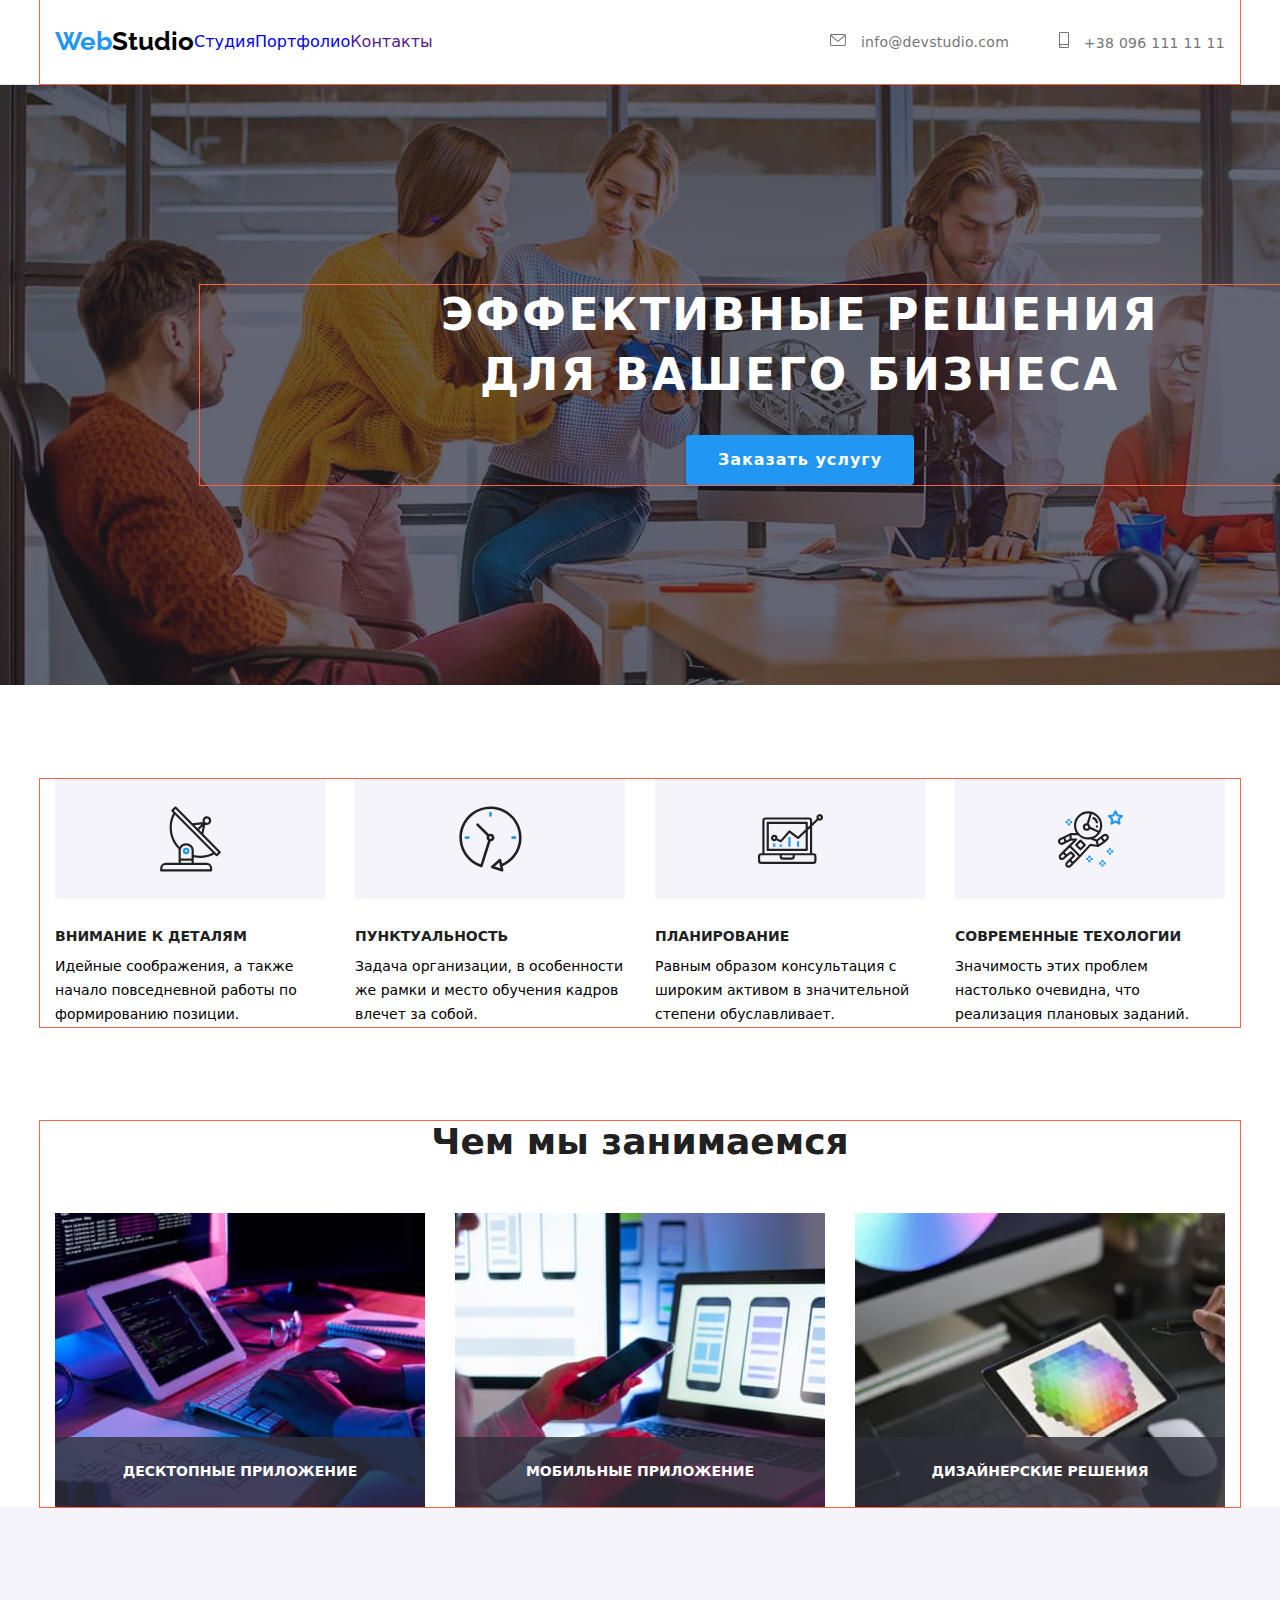
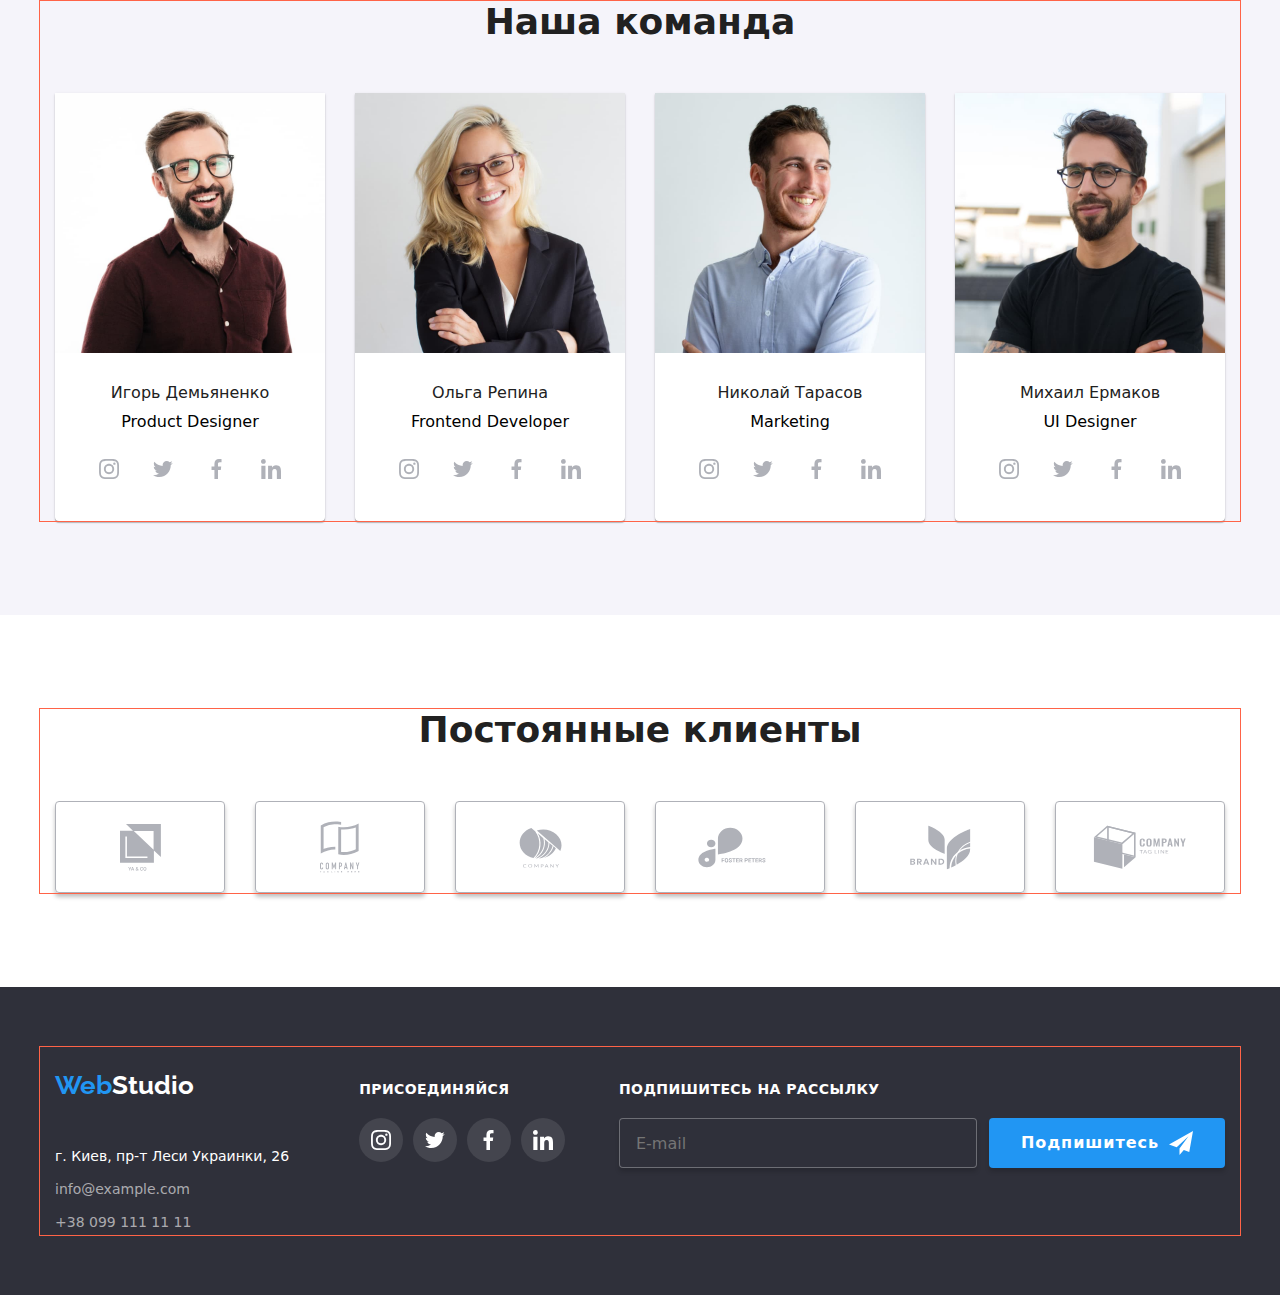
==== commit ba54ad55: "Bem and sass" ====
--- a/index.html
+++ b/index.html
@@ -7,23 +7,24 @@
     <link rel="stylesheet" href="https://fonts.googleapis.com/css2?family=Raleway:wght@700&family=Roboto:wght@400;500;700;900&display=swap"
     rel="stylesheet">
     <link rel="stylesheet" href="https://cdnjs.cloudflare.com/ajax/libs/modern-normalize/1.1.0/modern-normalize.min.css">
-    <link rel="stylesheet" href="./css/style.css">
+    <!-- <link rel="stylesheet" href="./css/style.css"> -->
+    <link rel="stylesheet" href="./css/main.min.css">
     <title>Markup-HW-07</title>
   </head>
   <body>
     <header class="header">
-      <div class="container menu">
-      <nav class="nav">
+      <div class="container header__menu">
+      <nav class="header__nav">
         <a class=" link logo" href="/">Web<span class="logo__accient">Studio</span></a>
-        <ul class="menu-nav">
-          <li class="menu-nav__item"><a class="link menu-nav__link menu-nav__link--current" href="./index.html">Студия</a></li>
-          <li class="menu-nav__item"><a class="link menu-nav__link" href="./portfolio.html">Портфолио</a></li>
-          <li class="menu-nav__item"><a class="link menu-nav__link" href="">Контакты</a></li>
+        <ul class="menu">
+          <li class="menu__item"><a class="link menu__link menu__link--current" href="./index.html">Студия</a></li>
+          <li class="menu__item"><a class="link menu__link" href="./portfolio.html">Портфолио</a></li>
+          <li class="menu__item"><a class="link menu__link" href="">Контакты</a></li>
         </ul>
       </nav>
       <ul class="menu-contact">
         <li class="menu-contact__item">
-          <a class=" link menu-contact__link" href="emailto:info@devstudio.com">
+          <a class="link menu-contact__link" href="emailto:info@devstudio.com">
             <svg class="menu-contact__icon" width="16" height="14">
               <use href="./images/svg-sprite.svg#icon-envelope"></use>
             </svg>
@@ -31,7 +32,7 @@
           </a>
         </li>
         <li class="menu-contact__item">
-          <a class=" link menu-contact__link" href="tel:+380961111111">
+          <a class="link menu-contact__link" href="tel:+380961111111">
             <svg class="menu-contact__icon" width="10" height="16">
               <use href="./images/svg-sprite.svg#icon-smartphone"></use>
             </svg>
@@ -47,7 +48,7 @@
             ЭФФЕКТИВНЫЕ РЕШЕНИЯ<br />
             ДЛЯ ВАШЕГО БИЗНЕСА
           </h1>
-          <button class="hero-button" type="button">Заказать услугу</button>
+          <button class="hero-button" type="button" data-modal-open>Заказать услугу</button>
         </div>
        
       </section>
@@ -365,13 +366,28 @@
       </div>
       <div class="footer-form">
         <p class="footer-title">Подпишитесь на рассылку</p>
-        <form>
+        <form class="form-wrap">
           <label class="footer-form__label" for="">
             <input class="footer-form__input" type="email" placeholder="E-mail">
           </label> 
+          <button class="form-button" type="submit">Подпишитесь
+            <svg class="form-button__icon">
+              <use href="./images/svg-sprite.svg#icon-send"></use>
+            </svg>
+          </button>
         </form>
       </div>
       </div>
     </footer>
+    <div class="backdrop is-hidden" data-modal>
+      <div class="modal " >
+        <button class="modal-button" type="button" data-modal-close>
+          <svg class="modal-button__icon">
+            <use href="./images/svg-sprite.svg#icon-Close-icon"></use>
+          </svg>
+         </button>
+      </div>
+    </div>
+    <script src="./js/modal.js"></script>
   </body>
 </html>
--- a/css/style.css
+++ b/css/style.css
@@ -46,7 +46,7 @@
    
 }
 /* Стилизация шапки сайта */
-.header{
+.menu{
     border-bottom: 1px solid #E5E5E5;
 }
 .logo{
@@ -86,11 +86,12 @@
     line-height: 1.14;
     letter-spacing: 0.02em;
 
-    color: #212121;
+    
 }
 .menu-nav__link{
     color: inherit;
     padding: 32px 0;
+    color: #212121;
 
     transition: color 250ms cubic-bezier(0.4, 0, 0.2, 1);
 }
@@ -152,6 +153,7 @@
     color: #ffffff;
 }
 
+
 .hero-button{
    
     min-width: 200px;
@@ -177,6 +179,7 @@
  padding-bottom: 94px;
 }
 
+
 .section-title{
     margin-top: 0;
     margin-bottom: 50px;
@@ -274,7 +277,6 @@
 .team-list{
     display: flex;
     width: 270px;
-    
     text-align: center;
 }
 .team-list__item{
@@ -380,10 +382,12 @@
     fill: #AFB1B8;
     transition: fill 250ms cubic-bezier(0.4, 0, 0.2, 1);
 }
-.client-list__link:hover {
+.client-list__link:hover,
+.client-list__link:focus {
     border: 1px solid var(--link-hover-color);
 }
-.client-list__link:hover .client-list__icon{
+.client-list__link:hover .client-list__icon,
+.client-list__link:focus .client-list__icon{
     fill: var(--link-hover-color);
 }
 /* Стилизация футера */
--- a/css/main.min.css
+++ b/css/main.min.css
@@ -0,0 +1 @@
+ul{margin:0;padding:0;list-style:none}img{display:block}.link{text-decoration:none}.visually-hidden{position:absolute;white-space:nowrap;width:1px;height:1px;overflow:hidden;border:0;padding:0;clip:rect(0 0 0 0);-webkit-clip-path:inset(50%);clip-path:inset(50%);margin:-1px}:root{--primiry-text-color: #757575;--title-text-color: #212121;--main-font-family: roboto, sans-serif;--link-hover-color: #2196F3;--hero-title-color: #ffffff;--hero-bgc-color: #757575}.menu-list__button,.form-button,.hero-button{padding:6px 22px;font-family:inherit;font-size:16px;font-weight:500;border-radius:4px;border-color:rgba(0,0,0,0);-webkit-box-align:center;-ms-flex-align:center;align-items:center;line-height:1.63;letter-spacing:.03em;text-align:center;cursor:pointer;background-color:#2196f3;-webkit-transition:color 250ms cubic-bezier(0.4, 0, 0.2, 1),background-color 250ms cubic-bezier(0.4, 0, 0.2, 1),-webkit-box-shadow 250ms cubic-bezier(0.4, 0, 0.2, 1);transition:color 250ms cubic-bezier(0.4, 0, 0.2, 1),background-color 250ms cubic-bezier(0.4, 0, 0.2, 1),-webkit-box-shadow 250ms cubic-bezier(0.4, 0, 0.2, 1);transition:color 250ms cubic-bezier(0.4, 0, 0.2, 1),background-color 250ms cubic-bezier(0.4, 0, 0.2, 1),box-shadow 250ms cubic-bezier(0.4, 0, 0.2, 1);transition:color 250ms cubic-bezier(0.4, 0, 0.2, 1),background-color 250ms cubic-bezier(0.4, 0, 0.2, 1),box-shadow 250ms cubic-bezier(0.4, 0, 0.2, 1),-webkit-box-shadow 250ms cubic-bezier(0.4, 0, 0.2, 1)}.container{width:1200px;margin-right:auto;margin-left:auto;padding-left:15px;padding-right:15px;outline:1px solid tomato}.header{border-bottom:1px solid #e5e5e5}.header__menu{display:-webkit-box;display:-ms-flexbox;display:flex;-webkit-box-align:center;-ms-flex-align:center;align-items:center}.header__nav{display:-webkit-box;display:-ms-flexbox;display:flex}.logo{display:block;padding:24px 0;font-family:"Raleway",sans-serif;font-weight:700;font-size:26px;line-height:1.15;color:#2196f3}.logo__accient{color:#000}.logo__accient--color{color:#fff}.menu{display:-webkit-box;display:-ms-flexbox;display:flex;-webkit-box-align:center;-ms-flex-align:center;align-items:center}.nav{display:-webkit-box;display:-ms-flexbox;display:flex}.menu-nav{display:-webkit-box;display:-ms-flexbox;display:flex;-webkit-box-align:center;-ms-flex-align:center;align-items:center;margin-left:93px}.menu-nav__item{position:relative;margin-right:50px;padding:32px 0;font-weight:500;font-size:14px;line-height:1.14;letter-spacing:.02em;color:#212121}.menu-nav__item:last-child{margin-right:0}.menu-nav__link{color:inherit;padding:32px 0;color:#212121;-webkit-transition:color 250ms cubic-bezier(0.4, 0, 0.2, 1);transition:color 250ms cubic-bezier(0.4, 0, 0.2, 1)}.menu-nav__link:hover{color:var(--link-hover-color)}.menu-nav__link--current::after{position:absolute;display:block;bottom:0;content:"";width:100%;height:4px;border-radius:2px;background-color:#2196f3}.menu-contact{display:-webkit-box;display:-ms-flexbox;display:flex;-webkit-box-align:center;-ms-flex-align:center;align-items:center;margin-left:auto}.menu-contact__item{position:relative;margin-right:50px;padding:32px 0;font-weight:500;font-size:14px;line-height:1.14;letter-spacing:.02em;color:#212121}.menu-contact__item:last-child{margin-right:0}.menu-contact__icon{-webkit-box-align:baseline;-ms-flex-align:baseline;align-items:baseline;margin-right:10px;fill:currentColor}.menu-contact__link{color:#757575;padding:32px 0;-webkit-transition:color 250ms cubic-bezier(0.4, 0, 0.2, 1);transition:color 250ms cubic-bezier(0.4, 0, 0.2, 1)}.menu-contact__link:hover{color:var(--link-hover-color)}.hero-section{margin-right:auto;margin-left:auto;padding-top:200px;padding-bottom:200px;width:1600px;height:600px;text-align:center;background:var(--hero-bgc-color);background-repeat:no-repeat;background-size:cover;background-image:-webkit-gradient(linear, left top, right top, from(rgba(47, 48, 58, 0.4)), to(rgba(47, 48, 58, 0.4))),url(../images/bg-main.jpg);background-image:linear-gradient(to right, rgba(47, 48, 58, 0.4), rgba(47, 48, 58, 0.4)),url(../images/bg-main.jpg)}.hero-title{margin-top:0;text-align:center;margin-bottom:30px;font-size:44px;font-weight:900;line-height:1.36;letter-spacing:.06em;color:var(--hero-title-color)}.hero-button{padding:10px 32px;font-weight:700;line-height:1.88;border-radius:4px;min-width:200px;border:0px;letter-spacing:.06em;color:#fff;-webkit-box-shadow:0px 4px 4px rgba(0,0,0,.15);box-shadow:0px 4px 4px rgba(0,0,0,.15)}.hero-button:hover{background-color:#188ce8;-webkit-box-shadow:0px 3px 1px rgba(0,0,0,.1),0px 1px 2px rgba(0,0,0,.08),0px 2px 2px rgba(0,0,0,.12);box-shadow:0px 3px 1px rgba(0,0,0,.1),0px 1px 2px rgba(0,0,0,.08),0px 2px 2px rgba(0,0,0,.12)}.section-title{margin-top:0;margin-bottom:50px;font-size:36px;font-weight:700;line-height:1.17;text-align:center;color:var(--title-text-color)}.demand{padding-top:94px;padding-bottom:94px}.demand-list{display:-webkit-box;display:-ms-flexbox;display:flex}.demand-list__item{width:270px;margin-right:30px}.demand-list__item:last-child{margin-right:0}.demand-list__inner{display:-webkit-box;display:-ms-flexbox;display:flex;width:270px;height:120px;-webkit-box-pack:center;-ms-flex-pack:center;justify-content:center;-webkit-box-align:center;-ms-flex-align:center;align-items:center;background-color:#f5f4fa}.demand-list__icon{width:65px;height:70px}.demand-list__title{margin-top:30px;margin-bottom:10px;font-size:14px;font-weight:700;line-height:1.14;text-transform:uppercase;text-align:left;color:var(--title-text-color)}.demand-list__description{margin:0;font-size:14px;font-weight:400;line-height:1.71;text-align:left}.specialization-list{display:-webkit-box;display:-ms-flexbox;display:flex}.specialization-list__item{position:relative;margin-right:30px}.specialization-list__item:last-child{margin-right:0}.specialization-list__description{position:absolute;bottom:0;left:0;display:-webkit-box;display:-ms-flexbox;display:flex;-webkit-box-pack:center;-ms-flex-pack:center;justify-content:center;-webkit-box-align:center;-ms-flex-align:center;align-items:center;text-transform:uppercase;margin:0;width:370px;height:70px;font-size:14px;font-weight:700;line-height:1.14;color:#fff;background-color:rgba(47,48,58,.8)}.team{padding-top:94px;padding-bottom:94px;background-color:#f5f4fa}.team-list{display:-webkit-box;display:-ms-flexbox;display:flex;width:270px;text-align:center}.team-list__item{padding-bottom:30px;margin-right:30px;border-bottom-left-radius:4px;border-bottom-right-radius:4px;background-color:#fff;-webkit-box-shadow:0px 1px 3px rgba(0,0,0,.12),0px 1px 1px rgba(0,0,0,.14),0px 2px 1px rgba(0,0,0,.2);box-shadow:0px 1px 3px rgba(0,0,0,.12),0px 1px 1px rgba(0,0,0,.14),0px 2px 1px rgba(0,0,0,.2);border-radius:0px 0px 4px 4px}.team-list__title{margin-top:30px;margin-bottom:10px;font-size:16px;font-weight:500;line-height:1.19;color:var(--title-text-color)}.team-list__description{margin-top:0;display:block;margin-bottom:16px;font-size:16px;line-height:19px}.social-list{display:-webkit-box;display:-ms-flexbox;display:flex;-webkit-box-pack:center;-ms-flex-pack:center;justify-content:center}.social-list__item{margin-right:10px}.social-list__item:last-child{margin-right:0}.social-list__link{display:-webkit-box;display:-ms-flexbox;display:flex;-webkit-box-align:center;-ms-flex-align:center;align-items:center;-webkit-box-pack:center;-ms-flex-pack:center;justify-content:center;width:44px;height:44px;border-radius:50%;color:#afb1b8;-webkit-transition:background-color 250ms cubic-bezier(0.4, 0, 0.2, 1);transition:background-color 250ms cubic-bezier(0.4, 0, 0.2, 1)}.social-list{display:-webkit-box;display:-ms-flexbox;display:flex;-webkit-box-pack:center;-ms-flex-pack:center;justify-content:center}.social-list__item{margin-right:10px}.social-list__item:last-child{margin-right:0}.social-list__link{display:-webkit-box;display:-ms-flexbox;display:flex;-webkit-box-align:center;-ms-flex-align:center;align-items:center;-webkit-box-pack:center;-ms-flex-pack:center;justify-content:center;width:44px;height:44px;border-radius:50%;color:#afb1b8;-webkit-transition:background-color 250ms cubic-bezier(0.4, 0, 0.2, 1);transition:background-color 250ms cubic-bezier(0.4, 0, 0.2, 1)}.social-list__link:hover,.social-list__link:focus{background-color:var(--link-hover-color)}.social-list__icon{width:20px;height:20px;fill:currentColor;-webkit-transition:fill 250ms cubic-bezier(0.4, 0, 0.2, 1);transition:fill 250ms cubic-bezier(0.4, 0, 0.2, 1)}.social-list__link:hover .social-list__icon,.social-list__link:focus .social-list__icon{fill:#fff}.social-list__link--bgc{background-color:rgba(255,255,255,.1);-webkit-transition:background-color 250ms cubic-bezier(0.4, 0, 0.2, 1);transition:background-color 250ms cubic-bezier(0.4, 0, 0.2, 1)}.social-list__link--bgc:hover{background-color:var(--link-hover-color)}.social-list__icon--fill{fill:#fff}.clients{padding-top:94px;padding-bottom:94px}.client-list{display:-webkit-box;display:-ms-flexbox;display:flex}.client-list__item{margin-right:30px}.client-list__item:last-child{margin-right:0}.client-list__link{display:-webkit-box;display:-ms-flexbox;display:flex;-webkit-box-pack:center;-ms-flex-pack:center;justify-content:center;-webkit-box-align:center;-ms-flex-align:center;align-items:center;width:170px;height:92px;border-radius:4px;border:1px solid #afb1b8;-webkit-box-shadow:0px 4px 4px 0px rgba(0,0,0,.2509803922);box-shadow:0px 4px 4px 0px rgba(0,0,0,.2509803922);-webkit-transition:border 250ms cubic-bezier(0.4, 0, 0.2, 1);transition:border 250ms cubic-bezier(0.4, 0, 0.2, 1)}.client-list__link:hover,.client-list__link:focus{border:1px solid var(--link-hover-color)}.client-list__icon{fill:#afb1b8;-webkit-transition:fill 250ms cubic-bezier(0.4, 0, 0.2, 1);transition:fill 250ms cubic-bezier(0.4, 0, 0.2, 1)}.client-list__link:hover .client-list__icon,.client-list__link:focus .client-list__icon{fill:var(--link-hover-color)}.footer{padding-top:60px;padding-bottom:60px;background-color:#2f303a}.logo__accient--color{color:#fff}.footer-contact{margin-top:20px}.footer-flex{display:-webkit-box;display:-ms-flexbox;display:flex;-webkit-box-align:baseline;-ms-flex-align:baseline;align-items:baseline}.footer-contact__item{margin-bottom:9px}.footer-contact__link{font-size:14px;line-height:1.71;font-style:normal;text-decoration:none;color:rgba(255,255,255,.6);-webkit-transition:color 250ms cubic-bezier(0.4, 0, 0.2, 1);transition:color 250ms cubic-bezier(0.4, 0, 0.2, 1)}.footer-contact__link:hover{color:var(--link-hover-color)}.footer-contact__link--white{color:#fff}.footer-contact__item:last-child{margin-bottom:0}.footer-socials-container{margin-left:70px;padding-top:12px}.footer-title{margin-top:0;margin-bottom:20px;font-size:14px;font-weight:700;line-height:1.14;letter-spacing:.03em;text-transform:uppercase;color:#fff}.footer-form{padding-top:12px;margin-left:auto}.form-wrap{display:-webkit-box;display:-ms-flexbox;display:flex}.footer-form__input{display:-webkit-box;display:-ms-flexbox;display:flex;width:358px;height:50px;padding:16px;border-radius:4px;color:#fff;background-color:#2f303a;border:1px solid rgba(255,255,255,.3);-webkit-box-shadow:0px 4px 4px rgba(0,0,0,.15);box-shadow:0px 4px 4px rgba(0,0,0,.15)}.form-button{display:-webkit-box;display:-ms-flexbox;display:flex;-webkit-box-align:center;-ms-flex-align:center;align-items:center;padding:10px 32px;margin-left:12px;font-weight:700;line-height:1.88;border-radius:4px;min-width:200px;border:0px;letter-spacing:.06em;color:#fff;-webkit-box-shadow:0px 4px 4px rgba(0,0,0,.15);box-shadow:0px 4px 4px rgba(0,0,0,.15)}.form-button:hover{background-color:#188ce8;-webkit-box-shadow:0px 3px 1px rgba(0,0,0,.1),0px 1px 2px rgba(0,0,0,.08),0px 2px 2px rgba(0,0,0,.12);box-shadow:0px 3px 1px rgba(0,0,0,.1),0px 1px 2px rgba(0,0,0,.08),0px 2px 2px rgba(0,0,0,.12)}.form-button__icon{width:24px;height:24px;margin-left:10px}.backdrop{position:fixed;top:0;left:0;width:100%;height:100%;background-color:rgba(255,99,71,.5);-webkit-transition:opacity 2150ms cubic-bezier(0.4, 0, 0.2, 1);transition:opacity 2150ms cubic-bezier(0.4, 0, 0.2, 1)}.modal{position:relative;top:50%;left:50%;width:528px;height:581px;border-radius:4px;-webkit-transform:translate(-50%, -50%);transform:translate(-50%, -50%);background-color:#fff;-webkit-transition:-webkit-transform 2150ms cubic-bezier(0.4, 0, 0.2, 1);transition:-webkit-transform 2150ms cubic-bezier(0.4, 0, 0.2, 1);transition:transform 2150ms cubic-bezier(0.4, 0, 0.2, 1);transition:transform 2150ms cubic-bezier(0.4, 0, 0.2, 1), -webkit-transform 2150ms cubic-bezier(0.4, 0, 0.2, 1);-webkit-transform:translate(-50%, -50%) scale(1);transform:translate(-50%, -50%) scale(1)}.is-hidden .modal{-webkit-transition:-webkit-transform 2150ms cubic-bezier(0.4, 0, 0.2, 1);transition:-webkit-transform 2150ms cubic-bezier(0.4, 0, 0.2, 1);transition:transform 2150ms cubic-bezier(0.4, 0, 0.2, 1);transition:transform 2150ms cubic-bezier(0.4, 0, 0.2, 1), -webkit-transform 2150ms cubic-bezier(0.4, 0, 0.2, 1);-webkit-transform:translate(-50%, -50%) scale(0.7);transform:translate(-50%, -50%) scale(0.7)}.modal-button{position:absolute;top:8px;right:8px;width:30px;height:30px;display:-webkit-box;display:-ms-flexbox;display:flex;-webkit-box-align:center;-ms-flex-align:center;align-items:center;-webkit-box-pack:center;-ms-flex-pack:center;justify-content:center;cursor:pointer;border-radius:50%;border-color:rgba(0,0,0,.1);background-color:#fff}.is-hidden{opacity:0;pointer-events:none}.modal-button__icon{width:8px;height:8px;-webkit-transition:fill 250ms cubic-bezier(0.4, 0, 0.2, 1);transition:fill 250ms cubic-bezier(0.4, 0, 0.2, 1)}.modal-button:hover .modal-button__icon{fill:var(--link-hover-color)}.portfolio{padding-top:94px;padding-bottom:94px}.menu-list{display:-webkit-box;display:-ms-flexbox;display:flex;-webkit-box-pack:center;-ms-flex-pack:center;justify-content:center;margin-bottom:50px}.menu-list__item{margin-left:10px}.menu-list__item:last-child{margin-right:0}.menu-list__button{background-color:#f5f4fa;-webkit-transition:background-color 250ms cubic-bezier(0.4, 0, 0.2, 1),color 250ms cubic-bezier(0.4, 0, 0.2, 1);transition:background-color 250ms cubic-bezier(0.4, 0, 0.2, 1),color 250ms cubic-bezier(0.4, 0, 0.2, 1)}.menu-list__button:hover{background-color:var(--link-hover-color);color:#fff}.list-works{display:-webkit-box;display:-ms-flexbox;display:flex;-ms-flex-wrap:wrap;flex-wrap:wrap}.list-works__thumb{position:relative}.list-works__overlay{position:absolute;bottom:-100%;left:0;width:358px;height:294px;padding:63px 24px;background-color:rgba(33,150,243,.9)}/*# sourceMappingURL=main.min.css.map */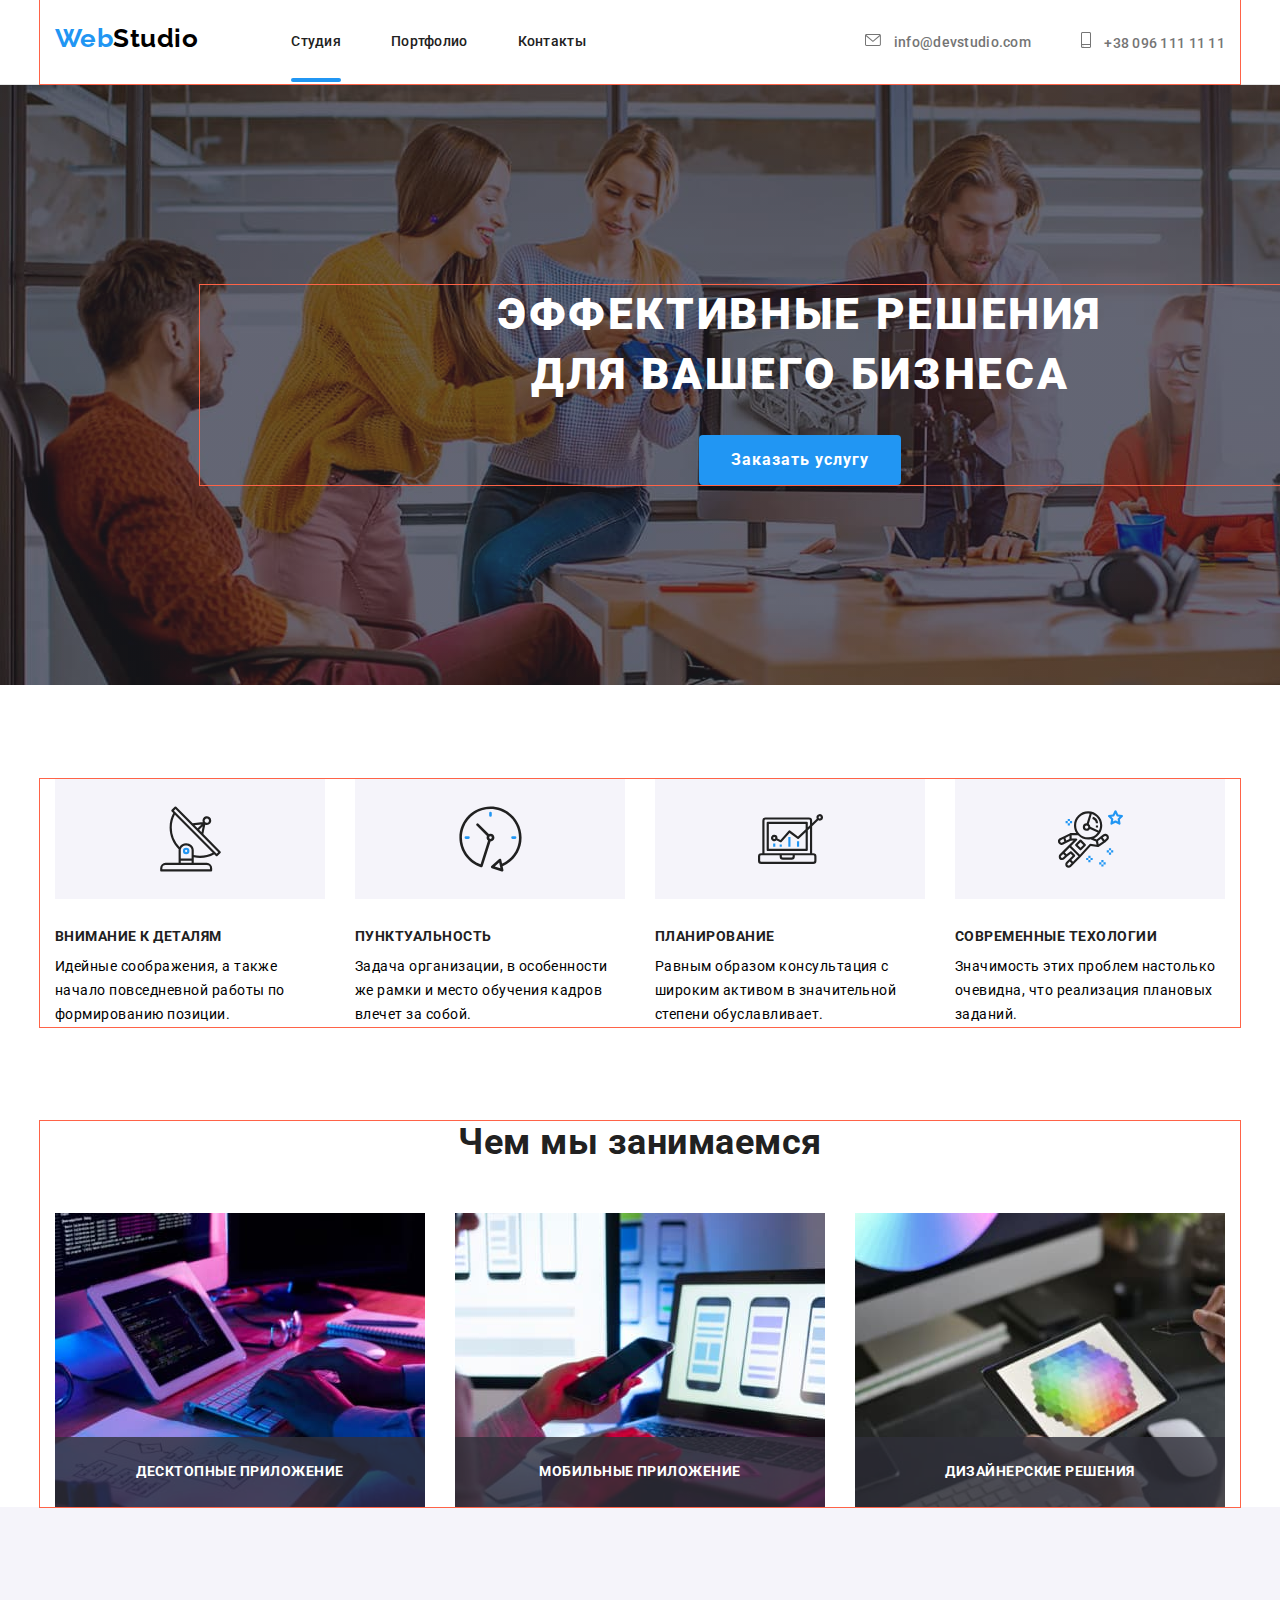
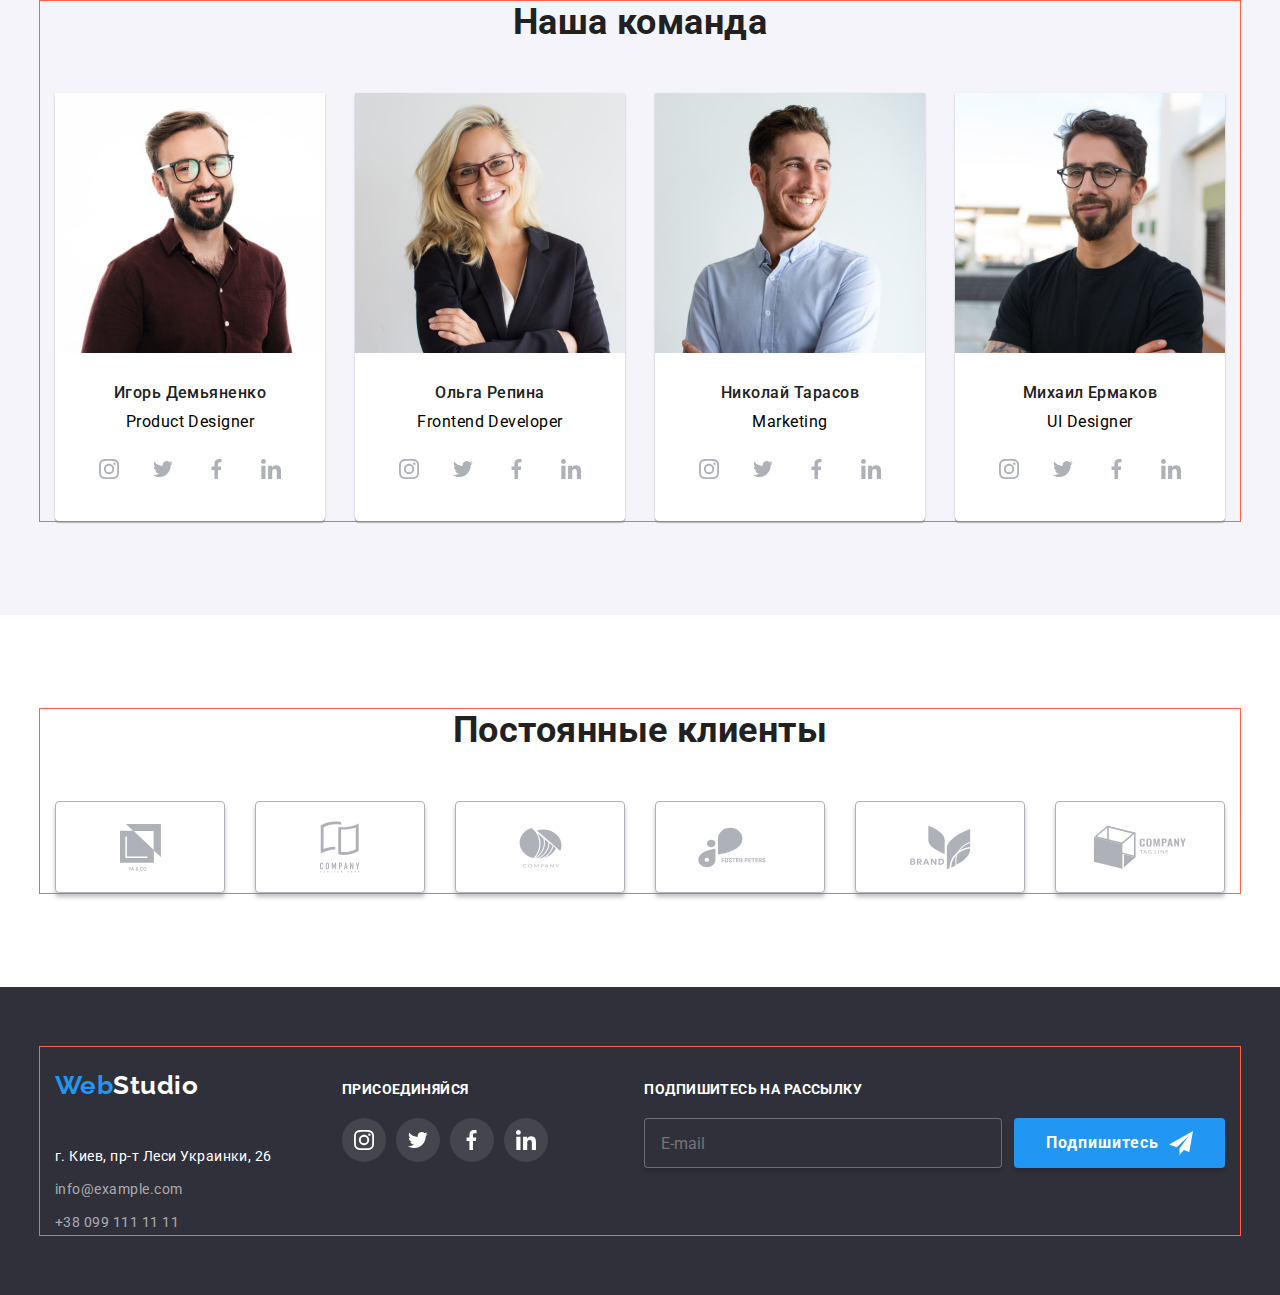
==== commit f7ce12cd: "bem and sass in portfolio" ====
--- a/index.html
+++ b/index.html
@@ -13,27 +13,27 @@
   </head>
   <body>
     <header class="header">
-      <div class="container header__menu">
+      <div class="container header__wrap">
       <nav class="header__nav">
         <a class=" link logo" href="/">Web<span class="logo__accient">Studio</span></a>
-        <ul class="menu">
+        <ul class="menu header__menu">
           <li class="menu__item"><a class="link menu__link menu__link--current" href="./index.html">Студия</a></li>
           <li class="menu__item"><a class="link menu__link" href="./portfolio.html">Портфолио</a></li>
           <li class="menu__item"><a class="link menu__link" href="">Контакты</a></li>
         </ul>
       </nav>
-      <ul class="menu-contact">
-        <li class="menu-contact__item">
-          <a class="link menu-contact__link" href="emailto:info@devstudio.com">
-            <svg class="menu-contact__icon" width="16" height="14">
+      <ul class="contact header__contact">
+        <li class="contact__item">
+          <a class="link contact__link" href="emailto:info@devstudio.com">
+            <svg class="contact__icon" width="16" height="14">
               <use href="./images/svg-sprite.svg#icon-envelope"></use>
             </svg>
             info@devstudio.com
           </a>
         </li>
-        <li class="menu-contact__item">
-          <a class="link menu-contact__link" href="tel:+380961111111">
-            <svg class="menu-contact__icon" width="10" height="16">
+        <li class="contact__item">
+          <a class="link contact__link" href="tel:+380961111111">
+            <svg class="contact__icon" width="10" height="16">
               <use href="./images/svg-sprite.svg#icon-smartphone"></use>
             </svg>
             +38 096 111 11 11</a>
--- a/css/main.min.css
+++ b/css/main.min.css
@@ -1 +1 @@
-ul{margin:0;padding:0;list-style:none}img{display:block}.link{text-decoration:none}.visually-hidden{position:absolute;white-space:nowrap;width:1px;height:1px;overflow:hidden;border:0;padding:0;clip:rect(0 0 0 0);-webkit-clip-path:inset(50%);clip-path:inset(50%);margin:-1px}:root{--primiry-text-color: #757575;--title-text-color: #212121;--main-font-family: roboto, sans-serif;--link-hover-color: #2196F3;--hero-title-color: #ffffff;--hero-bgc-color: #757575}.menu-list__button,.form-button,.hero-button{padding:6px 22px;font-family:inherit;font-size:16px;font-weight:500;border-radius:4px;border-color:rgba(0,0,0,0);-webkit-box-align:center;-ms-flex-align:center;align-items:center;line-height:1.63;letter-spacing:.03em;text-align:center;cursor:pointer;background-color:#2196f3;-webkit-transition:color 250ms cubic-bezier(0.4, 0, 0.2, 1),background-color 250ms cubic-bezier(0.4, 0, 0.2, 1),-webkit-box-shadow 250ms cubic-bezier(0.4, 0, 0.2, 1);transition:color 250ms cubic-bezier(0.4, 0, 0.2, 1),background-color 250ms cubic-bezier(0.4, 0, 0.2, 1),-webkit-box-shadow 250ms cubic-bezier(0.4, 0, 0.2, 1);transition:color 250ms cubic-bezier(0.4, 0, 0.2, 1),background-color 250ms cubic-bezier(0.4, 0, 0.2, 1),box-shadow 250ms cubic-bezier(0.4, 0, 0.2, 1);transition:color 250ms cubic-bezier(0.4, 0, 0.2, 1),background-color 250ms cubic-bezier(0.4, 0, 0.2, 1),box-shadow 250ms cubic-bezier(0.4, 0, 0.2, 1),-webkit-box-shadow 250ms cubic-bezier(0.4, 0, 0.2, 1)}.container{width:1200px;margin-right:auto;margin-left:auto;padding-left:15px;padding-right:15px;outline:1px solid tomato}.header{border-bottom:1px solid #e5e5e5}.header__menu{display:-webkit-box;display:-ms-flexbox;display:flex;-webkit-box-align:center;-ms-flex-align:center;align-items:center}.header__nav{display:-webkit-box;display:-ms-flexbox;display:flex}.logo{display:block;padding:24px 0;font-family:"Raleway",sans-serif;font-weight:700;font-size:26px;line-height:1.15;color:#2196f3}.logo__accient{color:#000}.logo__accient--color{color:#fff}.menu{display:-webkit-box;display:-ms-flexbox;display:flex;-webkit-box-align:center;-ms-flex-align:center;align-items:center}.nav{display:-webkit-box;display:-ms-flexbox;display:flex}.menu-nav{display:-webkit-box;display:-ms-flexbox;display:flex;-webkit-box-align:center;-ms-flex-align:center;align-items:center;margin-left:93px}.menu-nav__item{position:relative;margin-right:50px;padding:32px 0;font-weight:500;font-size:14px;line-height:1.14;letter-spacing:.02em;color:#212121}.menu-nav__item:last-child{margin-right:0}.menu-nav__link{color:inherit;padding:32px 0;color:#212121;-webkit-transition:color 250ms cubic-bezier(0.4, 0, 0.2, 1);transition:color 250ms cubic-bezier(0.4, 0, 0.2, 1)}.menu-nav__link:hover{color:var(--link-hover-color)}.menu-nav__link--current::after{position:absolute;display:block;bottom:0;content:"";width:100%;height:4px;border-radius:2px;background-color:#2196f3}.menu-contact{display:-webkit-box;display:-ms-flexbox;display:flex;-webkit-box-align:center;-ms-flex-align:center;align-items:center;margin-left:auto}.menu-contact__item{position:relative;margin-right:50px;padding:32px 0;font-weight:500;font-size:14px;line-height:1.14;letter-spacing:.02em;color:#212121}.menu-contact__item:last-child{margin-right:0}.menu-contact__icon{-webkit-box-align:baseline;-ms-flex-align:baseline;align-items:baseline;margin-right:10px;fill:currentColor}.menu-contact__link{color:#757575;padding:32px 0;-webkit-transition:color 250ms cubic-bezier(0.4, 0, 0.2, 1);transition:color 250ms cubic-bezier(0.4, 0, 0.2, 1)}.menu-contact__link:hover{color:var(--link-hover-color)}.hero-section{margin-right:auto;margin-left:auto;padding-top:200px;padding-bottom:200px;width:1600px;height:600px;text-align:center;background:var(--hero-bgc-color);background-repeat:no-repeat;background-size:cover;background-image:-webkit-gradient(linear, left top, right top, from(rgba(47, 48, 58, 0.4)), to(rgba(47, 48, 58, 0.4))),url(../images/bg-main.jpg);background-image:linear-gradient(to right, rgba(47, 48, 58, 0.4), rgba(47, 48, 58, 0.4)),url(../images/bg-main.jpg)}.hero-title{margin-top:0;text-align:center;margin-bottom:30px;font-size:44px;font-weight:900;line-height:1.36;letter-spacing:.06em;color:var(--hero-title-color)}.hero-button{padding:10px 32px;font-weight:700;line-height:1.88;border-radius:4px;min-width:200px;border:0px;letter-spacing:.06em;color:#fff;-webkit-box-shadow:0px 4px 4px rgba(0,0,0,.15);box-shadow:0px 4px 4px rgba(0,0,0,.15)}.hero-button:hover{background-color:#188ce8;-webkit-box-shadow:0px 3px 1px rgba(0,0,0,.1),0px 1px 2px rgba(0,0,0,.08),0px 2px 2px rgba(0,0,0,.12);box-shadow:0px 3px 1px rgba(0,0,0,.1),0px 1px 2px rgba(0,0,0,.08),0px 2px 2px rgba(0,0,0,.12)}.section-title{margin-top:0;margin-bottom:50px;font-size:36px;font-weight:700;line-height:1.17;text-align:center;color:var(--title-text-color)}.demand{padding-top:94px;padding-bottom:94px}.demand-list{display:-webkit-box;display:-ms-flexbox;display:flex}.demand-list__item{width:270px;margin-right:30px}.demand-list__item:last-child{margin-right:0}.demand-list__inner{display:-webkit-box;display:-ms-flexbox;display:flex;width:270px;height:120px;-webkit-box-pack:center;-ms-flex-pack:center;justify-content:center;-webkit-box-align:center;-ms-flex-align:center;align-items:center;background-color:#f5f4fa}.demand-list__icon{width:65px;height:70px}.demand-list__title{margin-top:30px;margin-bottom:10px;font-size:14px;font-weight:700;line-height:1.14;text-transform:uppercase;text-align:left;color:var(--title-text-color)}.demand-list__description{margin:0;font-size:14px;font-weight:400;line-height:1.71;text-align:left}.specialization-list{display:-webkit-box;display:-ms-flexbox;display:flex}.specialization-list__item{position:relative;margin-right:30px}.specialization-list__item:last-child{margin-right:0}.specialization-list__description{position:absolute;bottom:0;left:0;display:-webkit-box;display:-ms-flexbox;display:flex;-webkit-box-pack:center;-ms-flex-pack:center;justify-content:center;-webkit-box-align:center;-ms-flex-align:center;align-items:center;text-transform:uppercase;margin:0;width:370px;height:70px;font-size:14px;font-weight:700;line-height:1.14;color:#fff;background-color:rgba(47,48,58,.8)}.team{padding-top:94px;padding-bottom:94px;background-color:#f5f4fa}.team-list{display:-webkit-box;display:-ms-flexbox;display:flex;width:270px;text-align:center}.team-list__item{padding-bottom:30px;margin-right:30px;border-bottom-left-radius:4px;border-bottom-right-radius:4px;background-color:#fff;-webkit-box-shadow:0px 1px 3px rgba(0,0,0,.12),0px 1px 1px rgba(0,0,0,.14),0px 2px 1px rgba(0,0,0,.2);box-shadow:0px 1px 3px rgba(0,0,0,.12),0px 1px 1px rgba(0,0,0,.14),0px 2px 1px rgba(0,0,0,.2);border-radius:0px 0px 4px 4px}.team-list__title{margin-top:30px;margin-bottom:10px;font-size:16px;font-weight:500;line-height:1.19;color:var(--title-text-color)}.team-list__description{margin-top:0;display:block;margin-bottom:16px;font-size:16px;line-height:19px}.social-list{display:-webkit-box;display:-ms-flexbox;display:flex;-webkit-box-pack:center;-ms-flex-pack:center;justify-content:center}.social-list__item{margin-right:10px}.social-list__item:last-child{margin-right:0}.social-list__link{display:-webkit-box;display:-ms-flexbox;display:flex;-webkit-box-align:center;-ms-flex-align:center;align-items:center;-webkit-box-pack:center;-ms-flex-pack:center;justify-content:center;width:44px;height:44px;border-radius:50%;color:#afb1b8;-webkit-transition:background-color 250ms cubic-bezier(0.4, 0, 0.2, 1);transition:background-color 250ms cubic-bezier(0.4, 0, 0.2, 1)}.social-list{display:-webkit-box;display:-ms-flexbox;display:flex;-webkit-box-pack:center;-ms-flex-pack:center;justify-content:center}.social-list__item{margin-right:10px}.social-list__item:last-child{margin-right:0}.social-list__link{display:-webkit-box;display:-ms-flexbox;display:flex;-webkit-box-align:center;-ms-flex-align:center;align-items:center;-webkit-box-pack:center;-ms-flex-pack:center;justify-content:center;width:44px;height:44px;border-radius:50%;color:#afb1b8;-webkit-transition:background-color 250ms cubic-bezier(0.4, 0, 0.2, 1);transition:background-color 250ms cubic-bezier(0.4, 0, 0.2, 1)}.social-list__link:hover,.social-list__link:focus{background-color:var(--link-hover-color)}.social-list__icon{width:20px;height:20px;fill:currentColor;-webkit-transition:fill 250ms cubic-bezier(0.4, 0, 0.2, 1);transition:fill 250ms cubic-bezier(0.4, 0, 0.2, 1)}.social-list__link:hover .social-list__icon,.social-list__link:focus .social-list__icon{fill:#fff}.social-list__link--bgc{background-color:rgba(255,255,255,.1);-webkit-transition:background-color 250ms cubic-bezier(0.4, 0, 0.2, 1);transition:background-color 250ms cubic-bezier(0.4, 0, 0.2, 1)}.social-list__link--bgc:hover{background-color:var(--link-hover-color)}.social-list__icon--fill{fill:#fff}.clients{padding-top:94px;padding-bottom:94px}.client-list{display:-webkit-box;display:-ms-flexbox;display:flex}.client-list__item{margin-right:30px}.client-list__item:last-child{margin-right:0}.client-list__link{display:-webkit-box;display:-ms-flexbox;display:flex;-webkit-box-pack:center;-ms-flex-pack:center;justify-content:center;-webkit-box-align:center;-ms-flex-align:center;align-items:center;width:170px;height:92px;border-radius:4px;border:1px solid #afb1b8;-webkit-box-shadow:0px 4px 4px 0px rgba(0,0,0,.2509803922);box-shadow:0px 4px 4px 0px rgba(0,0,0,.2509803922);-webkit-transition:border 250ms cubic-bezier(0.4, 0, 0.2, 1);transition:border 250ms cubic-bezier(0.4, 0, 0.2, 1)}.client-list__link:hover,.client-list__link:focus{border:1px solid var(--link-hover-color)}.client-list__icon{fill:#afb1b8;-webkit-transition:fill 250ms cubic-bezier(0.4, 0, 0.2, 1);transition:fill 250ms cubic-bezier(0.4, 0, 0.2, 1)}.client-list__link:hover .client-list__icon,.client-list__link:focus .client-list__icon{fill:var(--link-hover-color)}.footer{padding-top:60px;padding-bottom:60px;background-color:#2f303a}.logo__accient--color{color:#fff}.footer-contact{margin-top:20px}.footer-flex{display:-webkit-box;display:-ms-flexbox;display:flex;-webkit-box-align:baseline;-ms-flex-align:baseline;align-items:baseline}.footer-contact__item{margin-bottom:9px}.footer-contact__link{font-size:14px;line-height:1.71;font-style:normal;text-decoration:none;color:rgba(255,255,255,.6);-webkit-transition:color 250ms cubic-bezier(0.4, 0, 0.2, 1);transition:color 250ms cubic-bezier(0.4, 0, 0.2, 1)}.footer-contact__link:hover{color:var(--link-hover-color)}.footer-contact__link--white{color:#fff}.footer-contact__item:last-child{margin-bottom:0}.footer-socials-container{margin-left:70px;padding-top:12px}.footer-title{margin-top:0;margin-bottom:20px;font-size:14px;font-weight:700;line-height:1.14;letter-spacing:.03em;text-transform:uppercase;color:#fff}.footer-form{padding-top:12px;margin-left:auto}.form-wrap{display:-webkit-box;display:-ms-flexbox;display:flex}.footer-form__input{display:-webkit-box;display:-ms-flexbox;display:flex;width:358px;height:50px;padding:16px;border-radius:4px;color:#fff;background-color:#2f303a;border:1px solid rgba(255,255,255,.3);-webkit-box-shadow:0px 4px 4px rgba(0,0,0,.15);box-shadow:0px 4px 4px rgba(0,0,0,.15)}.form-button{display:-webkit-box;display:-ms-flexbox;display:flex;-webkit-box-align:center;-ms-flex-align:center;align-items:center;padding:10px 32px;margin-left:12px;font-weight:700;line-height:1.88;border-radius:4px;min-width:200px;border:0px;letter-spacing:.06em;color:#fff;-webkit-box-shadow:0px 4px 4px rgba(0,0,0,.15);box-shadow:0px 4px 4px rgba(0,0,0,.15)}.form-button:hover{background-color:#188ce8;-webkit-box-shadow:0px 3px 1px rgba(0,0,0,.1),0px 1px 2px rgba(0,0,0,.08),0px 2px 2px rgba(0,0,0,.12);box-shadow:0px 3px 1px rgba(0,0,0,.1),0px 1px 2px rgba(0,0,0,.08),0px 2px 2px rgba(0,0,0,.12)}.form-button__icon{width:24px;height:24px;margin-left:10px}.backdrop{position:fixed;top:0;left:0;width:100%;height:100%;background-color:rgba(255,99,71,.5);-webkit-transition:opacity 2150ms cubic-bezier(0.4, 0, 0.2, 1);transition:opacity 2150ms cubic-bezier(0.4, 0, 0.2, 1)}.modal{position:relative;top:50%;left:50%;width:528px;height:581px;border-radius:4px;-webkit-transform:translate(-50%, -50%);transform:translate(-50%, -50%);background-color:#fff;-webkit-transition:-webkit-transform 2150ms cubic-bezier(0.4, 0, 0.2, 1);transition:-webkit-transform 2150ms cubic-bezier(0.4, 0, 0.2, 1);transition:transform 2150ms cubic-bezier(0.4, 0, 0.2, 1);transition:transform 2150ms cubic-bezier(0.4, 0, 0.2, 1), -webkit-transform 2150ms cubic-bezier(0.4, 0, 0.2, 1);-webkit-transform:translate(-50%, -50%) scale(1);transform:translate(-50%, -50%) scale(1)}.is-hidden .modal{-webkit-transition:-webkit-transform 2150ms cubic-bezier(0.4, 0, 0.2, 1);transition:-webkit-transform 2150ms cubic-bezier(0.4, 0, 0.2, 1);transition:transform 2150ms cubic-bezier(0.4, 0, 0.2, 1);transition:transform 2150ms cubic-bezier(0.4, 0, 0.2, 1), -webkit-transform 2150ms cubic-bezier(0.4, 0, 0.2, 1);-webkit-transform:translate(-50%, -50%) scale(0.7);transform:translate(-50%, -50%) scale(0.7)}.modal-button{position:absolute;top:8px;right:8px;width:30px;height:30px;display:-webkit-box;display:-ms-flexbox;display:flex;-webkit-box-align:center;-ms-flex-align:center;align-items:center;-webkit-box-pack:center;-ms-flex-pack:center;justify-content:center;cursor:pointer;border-radius:50%;border-color:rgba(0,0,0,.1);background-color:#fff}.is-hidden{opacity:0;pointer-events:none}.modal-button__icon{width:8px;height:8px;-webkit-transition:fill 250ms cubic-bezier(0.4, 0, 0.2, 1);transition:fill 250ms cubic-bezier(0.4, 0, 0.2, 1)}.modal-button:hover .modal-button__icon{fill:var(--link-hover-color)}.portfolio{padding-top:94px;padding-bottom:94px}.menu-list{display:-webkit-box;display:-ms-flexbox;display:flex;-webkit-box-pack:center;-ms-flex-pack:center;justify-content:center;margin-bottom:50px}.menu-list__item{margin-left:10px}.menu-list__item:last-child{margin-right:0}.menu-list__button{background-color:#f5f4fa;-webkit-transition:background-color 250ms cubic-bezier(0.4, 0, 0.2, 1),color 250ms cubic-bezier(0.4, 0, 0.2, 1);transition:background-color 250ms cubic-bezier(0.4, 0, 0.2, 1),color 250ms cubic-bezier(0.4, 0, 0.2, 1)}.menu-list__button:hover{background-color:var(--link-hover-color);color:#fff}.list-works{display:-webkit-box;display:-ms-flexbox;display:flex;-ms-flex-wrap:wrap;flex-wrap:wrap}.list-works__thumb{position:relative}.list-works__overlay{position:absolute;bottom:-100%;left:0;width:358px;height:294px;padding:63px 24px;background-color:rgba(33,150,243,.9)}/*# sourceMappingURL=main.min.css.map */+ul{margin:0;padding:0;list-style:none}img{display:block}body{font-family:var(--main-font-family);letter-spacing:.03em}.link{text-decoration:none;color:inherit}.visually-hidden{position:absolute;white-space:nowrap;width:1px;height:1px;overflow:hidden;border:0;padding:0;clip:rect(0 0 0 0);-webkit-clip-path:inset(50%);clip-path:inset(50%);margin:-1px}:root{--primiry-text-color: #757575;--title-text-color: #212121;--main-font-family: roboto, sans-serif;--link-hover-color: #2196F3;--hero-title-color: #ffffff;--hero-bgc-color: #757575}.menu-list__button,.form-button,.hero-button{padding:6px 22px;font-family:inherit;font-size:16px;font-weight:500;border-radius:4px;border-color:rgba(0,0,0,0);-webkit-box-align:center;-ms-flex-align:center;align-items:center;line-height:1.63;letter-spacing:.03em;text-align:center;cursor:pointer;background-color:#2196f3;-webkit-transition:color 250ms cubic-bezier(0.4, 0, 0.2, 1),background-color 250ms cubic-bezier(0.4, 0, 0.2, 1),-webkit-box-shadow 250ms cubic-bezier(0.4, 0, 0.2, 1);transition:color 250ms cubic-bezier(0.4, 0, 0.2, 1),background-color 250ms cubic-bezier(0.4, 0, 0.2, 1),-webkit-box-shadow 250ms cubic-bezier(0.4, 0, 0.2, 1);transition:color 250ms cubic-bezier(0.4, 0, 0.2, 1),background-color 250ms cubic-bezier(0.4, 0, 0.2, 1),box-shadow 250ms cubic-bezier(0.4, 0, 0.2, 1);transition:color 250ms cubic-bezier(0.4, 0, 0.2, 1),background-color 250ms cubic-bezier(0.4, 0, 0.2, 1),box-shadow 250ms cubic-bezier(0.4, 0, 0.2, 1),-webkit-box-shadow 250ms cubic-bezier(0.4, 0, 0.2, 1)}.container{width:1200px;margin-right:auto;margin-left:auto;padding-left:15px;padding-right:15px;outline:1px solid tomato}.header{border-bottom:1px solid #e5e5e5}.header__wrap{display:-webkit-box;display:-ms-flexbox;display:flex}.header__nav{display:-webkit-box;display:-ms-flexbox;display:flex}.header__menu{display:-webkit-box;display:-ms-flexbox;display:flex;-webkit-box-align:center;-ms-flex-align:center;align-items:center;margin-left:93px}.logo{display:block;padding:24px 0;font-family:"Raleway",sans-serif;font-weight:700;font-size:26px;line-height:1.15;color:#2196f3}.logo__accient{color:#000}.logo__accient--color{color:#fff}.menu{display:-webkit-box;display:-ms-flexbox;display:flex}.menu__item{position:relative;margin-right:50px;padding:32px 0;font-weight:500;font-size:14px;line-height:1.14;letter-spacing:.02em;color:#212121}.menu__item:last-child{margin-right:0}.menu__link{color:inherit;padding:32px 0;color:#212121;-webkit-transition:color 250ms cubic-bezier(0.4, 0, 0.2, 1);transition:color 250ms cubic-bezier(0.4, 0, 0.2, 1)}.menu__link:hover{color:var(--link-hover-color)}.menu__link--current::after{position:absolute;display:block;bottom:0;content:"";width:100%;height:4px;border-radius:2px;background-color:#2196f3}.header__contact{display:-webkit-box;display:-ms-flexbox;display:flex;-webkit-box-align:center;-ms-flex-align:center;align-items:center;margin-left:auto}.contact__item{position:relative;margin-right:50px;padding:32px 0;font-weight:500;font-size:14px;line-height:1.14;letter-spacing:.02em;color:#212121}.contact__item:last-child{margin-right:0}.contact__icon{-webkit-box-align:baseline;-ms-flex-align:baseline;align-items:baseline;margin-right:10px;fill:currentColor}.contact__link{color:#757575;padding:32px 0;-webkit-transition:color 250ms cubic-bezier(0.4, 0, 0.2, 1);transition:color 250ms cubic-bezier(0.4, 0, 0.2, 1)}.contact__link:hover{color:var(--link-hover-color)}.hero-section{margin-right:auto;margin-left:auto;padding-top:200px;padding-bottom:200px;width:1600px;height:600px;text-align:center;background:var(--hero-bgc-color);background-repeat:no-repeat;background-size:cover;background-image:-webkit-gradient(linear, left top, right top, from(rgba(47, 48, 58, 0.4)), to(rgba(47, 48, 58, 0.4))),url(../images/bg-main.jpg);background-image:linear-gradient(to right, rgba(47, 48, 58, 0.4), rgba(47, 48, 58, 0.4)),url(../images/bg-main.jpg)}.hero-title{margin-top:0;text-align:center;margin-bottom:30px;font-size:44px;font-weight:900;line-height:1.36;letter-spacing:.06em;color:var(--hero-title-color)}.hero-button{padding:10px 32px;font-weight:700;line-height:1.88;border-radius:4px;min-width:200px;border:0px;letter-spacing:.06em;color:#fff;-webkit-box-shadow:0px 4px 4px rgba(0,0,0,.15);box-shadow:0px 4px 4px rgba(0,0,0,.15)}.hero-button:hover{background-color:#188ce8;-webkit-box-shadow:0px 3px 1px rgba(0,0,0,.1),0px 1px 2px rgba(0,0,0,.08),0px 2px 2px rgba(0,0,0,.12);box-shadow:0px 3px 1px rgba(0,0,0,.1),0px 1px 2px rgba(0,0,0,.08),0px 2px 2px rgba(0,0,0,.12)}.section-title{margin-top:0;margin-bottom:50px;font-size:36px;font-weight:700;line-height:1.17;text-align:center;color:var(--title-text-color)}.demand{padding-top:94px;padding-bottom:94px}.demand-list{display:-webkit-box;display:-ms-flexbox;display:flex}.demand-list__item{width:270px;margin-right:30px}.demand-list__item:last-child{margin-right:0}.demand-list__inner{display:-webkit-box;display:-ms-flexbox;display:flex;width:270px;height:120px;-webkit-box-pack:center;-ms-flex-pack:center;justify-content:center;-webkit-box-align:center;-ms-flex-align:center;align-items:center;background-color:#f5f4fa}.demand-list__icon{width:65px;height:70px}.demand-list__title{margin-top:30px;margin-bottom:10px;font-size:14px;font-weight:700;line-height:1.14;text-transform:uppercase;text-align:left;color:var(--title-text-color)}.demand-list__description{margin:0;font-size:14px;font-weight:400;line-height:1.71;text-align:left}.specialization-list{display:-webkit-box;display:-ms-flexbox;display:flex}.specialization-list__item{position:relative;margin-right:30px}.specialization-list__item:last-child{margin-right:0}.specialization-list__description{position:absolute;bottom:0;left:0;display:-webkit-box;display:-ms-flexbox;display:flex;-webkit-box-pack:center;-ms-flex-pack:center;justify-content:center;-webkit-box-align:center;-ms-flex-align:center;align-items:center;text-transform:uppercase;margin:0;width:370px;height:70px;font-size:14px;font-weight:700;line-height:1.14;color:#fff;background-color:rgba(47,48,58,.8)}.team{padding-top:94px;padding-bottom:94px;background-color:#f5f4fa}.team-list{display:-webkit-box;display:-ms-flexbox;display:flex;width:270px;text-align:center}.team-list__item{width:270px;padding-bottom:30px;margin-right:30px;background-color:#fff;-webkit-box-shadow:0px 1px 3px rgba(0,0,0,.12),0px 1px 1px rgba(0,0,0,.14),0px 2px 1px rgba(0,0,0,.2);box-shadow:0px 1px 3px rgba(0,0,0,.12),0px 1px 1px rgba(0,0,0,.14),0px 2px 1px rgba(0,0,0,.2);border-radius:0px 0px 4px 4px}.team-list__title{margin-top:30px;margin-bottom:10px;font-size:16px;font-weight:500;line-height:1.19;color:var(--title-text-color)}.team-list__description{margin-top:0;display:block;margin-bottom:16px;font-size:16px;line-height:19px}.social-list{display:-webkit-box;display:-ms-flexbox;display:flex;-webkit-box-pack:center;-ms-flex-pack:center;justify-content:center}.social-list__item{margin-right:10px}.social-list__item:last-child{margin-right:0}.social-list__link{display:-webkit-box;display:-ms-flexbox;display:flex;-webkit-box-align:center;-ms-flex-align:center;align-items:center;-webkit-box-pack:center;-ms-flex-pack:center;justify-content:center;width:44px;height:44px;border-radius:50%;color:#afb1b8;-webkit-transition:background-color 250ms cubic-bezier(0.4, 0, 0.2, 1);transition:background-color 250ms cubic-bezier(0.4, 0, 0.2, 1)}.social-list{display:-webkit-box;display:-ms-flexbox;display:flex;-webkit-box-pack:center;-ms-flex-pack:center;justify-content:center}.social-list__item{margin-right:10px}.social-list__item:last-child{margin-right:0}.social-list__link{display:-webkit-box;display:-ms-flexbox;display:flex;-webkit-box-align:center;-ms-flex-align:center;align-items:center;-webkit-box-pack:center;-ms-flex-pack:center;justify-content:center;width:44px;height:44px;border-radius:50%;color:#afb1b8;-webkit-transition:background-color 250ms cubic-bezier(0.4, 0, 0.2, 1);transition:background-color 250ms cubic-bezier(0.4, 0, 0.2, 1)}.social-list__link:hover,.social-list__link:focus{background-color:var(--link-hover-color)}.social-list__icon{width:20px;height:20px;fill:currentColor;-webkit-transition:fill 250ms cubic-bezier(0.4, 0, 0.2, 1);transition:fill 250ms cubic-bezier(0.4, 0, 0.2, 1)}.social-list__link:hover .social-list__icon,.social-list__link:focus .social-list__icon{fill:#fff}.social-list__link--bgc{background-color:rgba(255,255,255,.1);-webkit-transition:background-color 250ms cubic-bezier(0.4, 0, 0.2, 1);transition:background-color 250ms cubic-bezier(0.4, 0, 0.2, 1)}.social-list__link--bgc:hover{background-color:var(--link-hover-color)}.social-list__icon--fill{fill:#fff}.clients{padding-top:94px;padding-bottom:94px}.client-list{display:-webkit-box;display:-ms-flexbox;display:flex}.client-list__item{margin-right:30px}.client-list__item:last-child{margin-right:0}.client-list__link{display:-webkit-box;display:-ms-flexbox;display:flex;-webkit-box-pack:center;-ms-flex-pack:center;justify-content:center;-webkit-box-align:center;-ms-flex-align:center;align-items:center;width:170px;height:92px;border-radius:4px;border:1px solid #afb1b8;-webkit-box-shadow:0px 4px 4px 0px rgba(0,0,0,.2509803922);box-shadow:0px 4px 4px 0px rgba(0,0,0,.2509803922);-webkit-transition:border 250ms cubic-bezier(0.4, 0, 0.2, 1);transition:border 250ms cubic-bezier(0.4, 0, 0.2, 1)}.client-list__link:hover,.client-list__link:focus{border:1px solid var(--link-hover-color)}.client-list__icon{fill:#afb1b8;-webkit-transition:fill 250ms cubic-bezier(0.4, 0, 0.2, 1);transition:fill 250ms cubic-bezier(0.4, 0, 0.2, 1)}.client-list__link:hover .client-list__icon,.client-list__link:focus .client-list__icon{fill:var(--link-hover-color)}.footer{padding-top:60px;padding-bottom:60px;background-color:#2f303a}.logo__accient--color{color:#fff}.footer-contact{margin-top:20px}.footer-flex{display:-webkit-box;display:-ms-flexbox;display:flex;-webkit-box-align:baseline;-ms-flex-align:baseline;align-items:baseline}.footer-contact__item{margin-bottom:9px}.footer-contact__link{font-size:14px;line-height:1.71;font-style:normal;text-decoration:none;color:rgba(255,255,255,.6);-webkit-transition:color 250ms cubic-bezier(0.4, 0, 0.2, 1);transition:color 250ms cubic-bezier(0.4, 0, 0.2, 1)}.footer-contact__link:hover{color:var(--link-hover-color)}.footer-contact__link--white{color:#fff}.footer-contact__item:last-child{margin-bottom:0}.footer-socials-container{margin-left:70px;padding-top:12px}.footer-title{margin-top:0;margin-bottom:20px;font-size:14px;font-weight:700;line-height:1.14;letter-spacing:.03em;text-transform:uppercase;color:#fff}.footer-form{padding-top:12px;margin-left:auto}.form-wrap{display:-webkit-box;display:-ms-flexbox;display:flex}.footer-form__input{display:-webkit-box;display:-ms-flexbox;display:flex;width:358px;height:50px;padding:16px;border-radius:4px;color:#fff;background-color:#2f303a;border:1px solid rgba(255,255,255,.3);-webkit-box-shadow:0px 4px 4px rgba(0,0,0,.15);box-shadow:0px 4px 4px rgba(0,0,0,.15)}.form-button{display:-webkit-box;display:-ms-flexbox;display:flex;-webkit-box-align:center;-ms-flex-align:center;align-items:center;padding:10px 32px;margin-left:12px;font-weight:700;line-height:1.88;border-radius:4px;min-width:200px;border:0px;letter-spacing:.06em;color:#fff;-webkit-box-shadow:0px 4px 4px rgba(0,0,0,.15);box-shadow:0px 4px 4px rgba(0,0,0,.15)}.form-button:hover{background-color:#188ce8;-webkit-box-shadow:0px 3px 1px rgba(0,0,0,.1),0px 1px 2px rgba(0,0,0,.08),0px 2px 2px rgba(0,0,0,.12);box-shadow:0px 3px 1px rgba(0,0,0,.1),0px 1px 2px rgba(0,0,0,.08),0px 2px 2px rgba(0,0,0,.12)}.form-button__icon{width:24px;height:24px;margin-left:10px}.backdrop{position:fixed;top:0;left:0;width:100%;height:100%;background-color:rgba(255,99,71,.5);-webkit-transition:opacity 2150ms cubic-bezier(0.4, 0, 0.2, 1);transition:opacity 2150ms cubic-bezier(0.4, 0, 0.2, 1)}.modal{position:relative;top:50%;left:50%;width:528px;height:581px;border-radius:4px;-webkit-transform:translate(-50%, -50%);transform:translate(-50%, -50%);background-color:#fff;-webkit-transition:-webkit-transform 2150ms cubic-bezier(0.4, 0, 0.2, 1);transition:-webkit-transform 2150ms cubic-bezier(0.4, 0, 0.2, 1);transition:transform 2150ms cubic-bezier(0.4, 0, 0.2, 1);transition:transform 2150ms cubic-bezier(0.4, 0, 0.2, 1), -webkit-transform 2150ms cubic-bezier(0.4, 0, 0.2, 1);-webkit-transform:translate(-50%, -50%) scale(1);transform:translate(-50%, -50%) scale(1)}.is-hidden .modal{-webkit-transition:-webkit-transform 2150ms cubic-bezier(0.4, 0, 0.2, 1);transition:-webkit-transform 2150ms cubic-bezier(0.4, 0, 0.2, 1);transition:transform 2150ms cubic-bezier(0.4, 0, 0.2, 1);transition:transform 2150ms cubic-bezier(0.4, 0, 0.2, 1), -webkit-transform 2150ms cubic-bezier(0.4, 0, 0.2, 1);-webkit-transform:translate(-50%, -50%) scale(0.7);transform:translate(-50%, -50%) scale(0.7)}.modal-button{position:absolute;top:8px;right:8px;width:30px;height:30px;display:-webkit-box;display:-ms-flexbox;display:flex;-webkit-box-align:center;-ms-flex-align:center;align-items:center;-webkit-box-pack:center;-ms-flex-pack:center;justify-content:center;cursor:pointer;border-radius:50%;border-color:rgba(0,0,0,.1);background-color:#fff}.is-hidden{opacity:0;pointer-events:none}.modal-button__icon{width:8px;height:8px;-webkit-transition:fill 250ms cubic-bezier(0.4, 0, 0.2, 1);transition:fill 250ms cubic-bezier(0.4, 0, 0.2, 1)}.modal-button:hover .modal-button__icon{fill:var(--link-hover-color)}.portfolio{padding-top:94px;padding-bottom:94px}.portfolio__menu-list{display:-webkit-box;display:-ms-flexbox;display:flex;-webkit-box-pack:center;-ms-flex-pack:center;justify-content:center;margin-bottom:50px}.menu-list__item{margin-left:10px}.menu-list__item:last-child{margin-right:0}.menu-list__button{background-color:#f5f4fa;-webkit-transition:background-color 250ms cubic-bezier(0.4, 0, 0.2, 1),color 250ms cubic-bezier(0.4, 0, 0.2, 1);transition:background-color 250ms cubic-bezier(0.4, 0, 0.2, 1),color 250ms cubic-bezier(0.4, 0, 0.2, 1)}.menu-list__button:hover{background-color:var(--link-hover-color);color:#fff}.list-works{display:-webkit-box;display:-ms-flexbox;display:flex;-ms-flex-wrap:wrap;flex-wrap:wrap}.list-works__thumb{position:relative;overflow:hidden}.overlay{position:absolute;bottom:0;left:0;width:100%;height:100%;background-color:rgba(33,150,243,.9);-webkit-transform:translateY(100%);transform:translateY(100%);-webkit-transition:-webkit-transform 2150ms cubic-bezier(0.4, 0, 0.2, 1);transition:-webkit-transform 2150ms cubic-bezier(0.4, 0, 0.2, 1);transition:transform 2150ms cubic-bezier(0.4, 0, 0.2, 1);transition:transform 2150ms cubic-bezier(0.4, 0, 0.2, 1), -webkit-transform 2150ms cubic-bezier(0.4, 0, 0.2, 1)}.list-works{margin-right:-30px;margin-bottom:-30px}.list-works__item{width:370px;margin-right:30px;margin-bottom:30px;-webkit-transition:-webkit-transform 2150ms cubic-bezier(0.4, 0, 0.2, 1);transition:-webkit-transform 2150ms cubic-bezier(0.4, 0, 0.2, 1);transition:transform 2150ms cubic-bezier(0.4, 0, 0.2, 1);transition:transform 2150ms cubic-bezier(0.4, 0, 0.2, 1), -webkit-transform 2150ms cubic-bezier(0.4, 0, 0.2, 1)}.list-works__item:hover .overlay{-webkit-transform:translateY(0);transform:translateY(0)}.overlay__text{margin:0;position:absolute;top:50%;left:50%;-webkit-transform:translate(-50%, -50%);transform:translate(-50%, -50%);width:320px;font-size:18px;line-height:1.56;color:#fff}.list-works__description{padding:20px 25px}.list-works__title{margin-top:0;margin-bottom:4px;font-size:18px;font-weight:700;line-height:2;letter-spacing:.06em}.list-works__text{margin:0;font-size:16px;font-weight:400;line-height:1.88;color:#757575}/*# sourceMappingURL=main.min.css.map */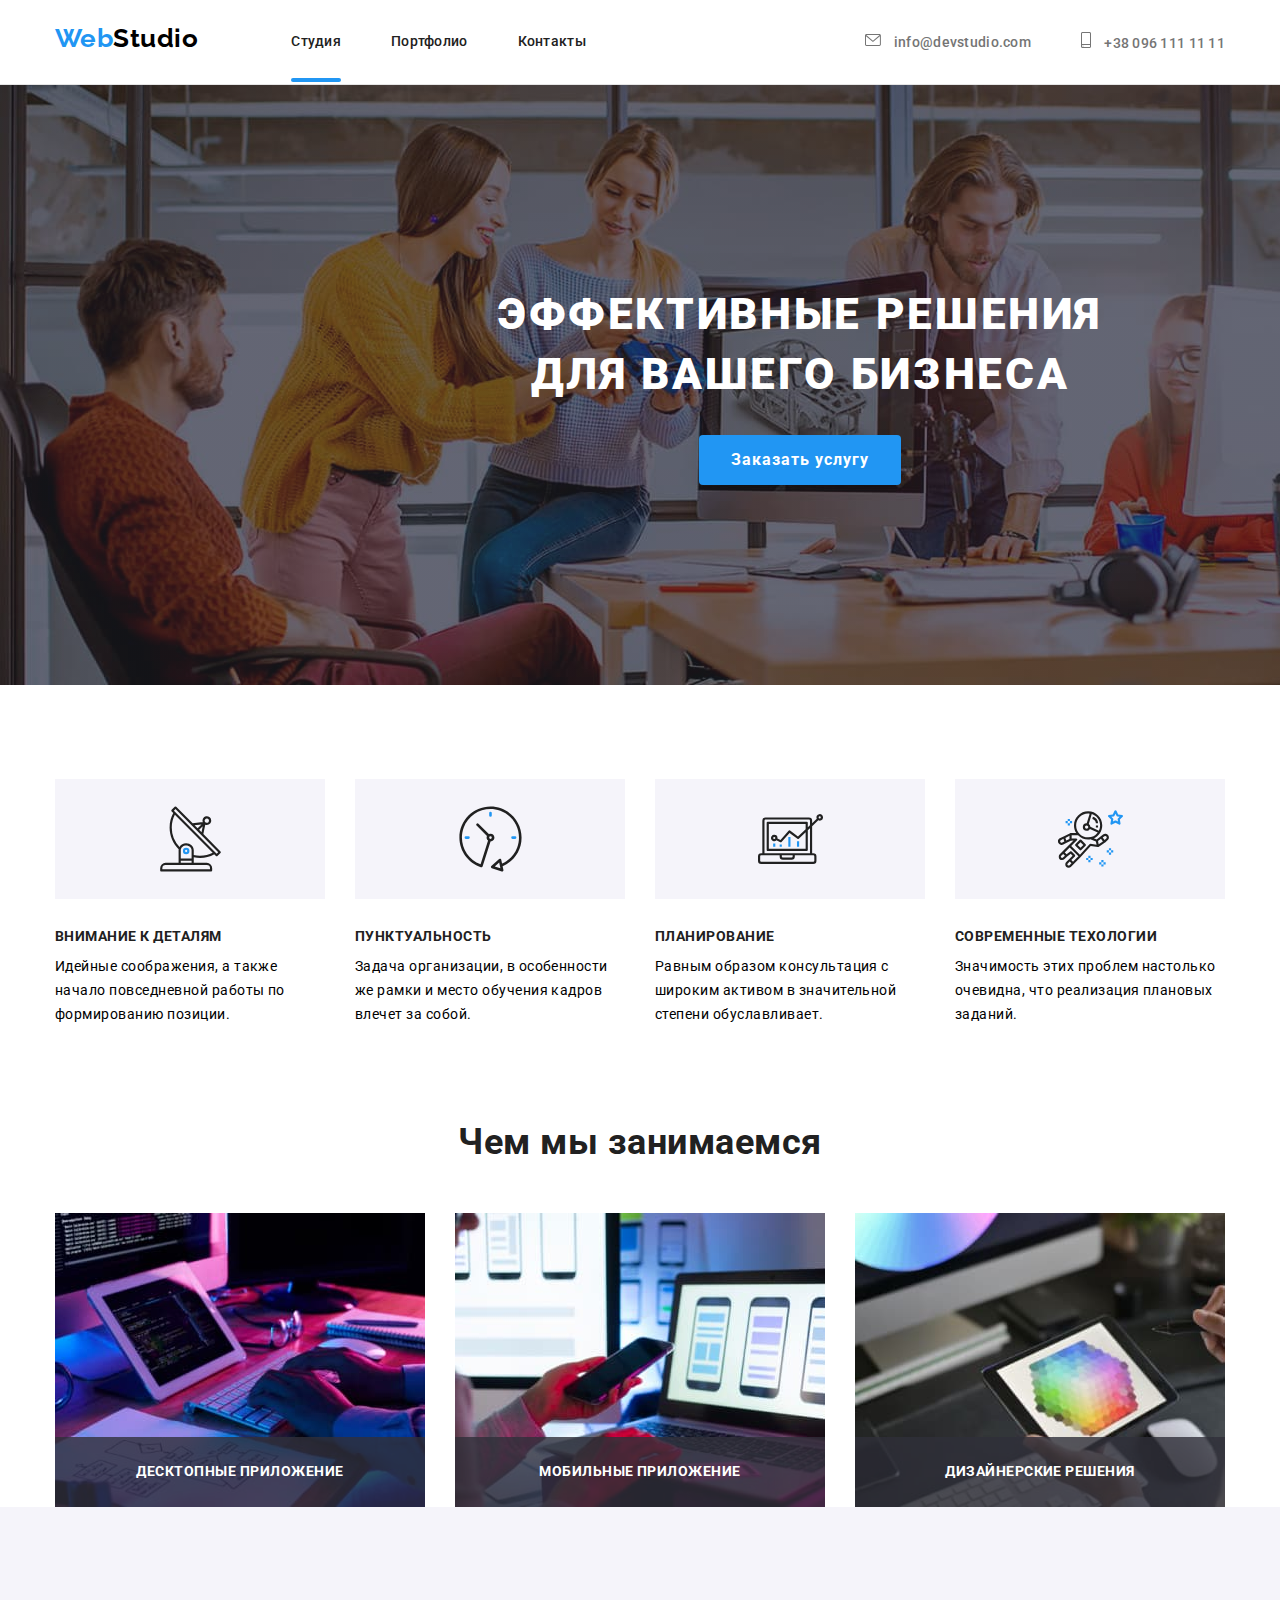
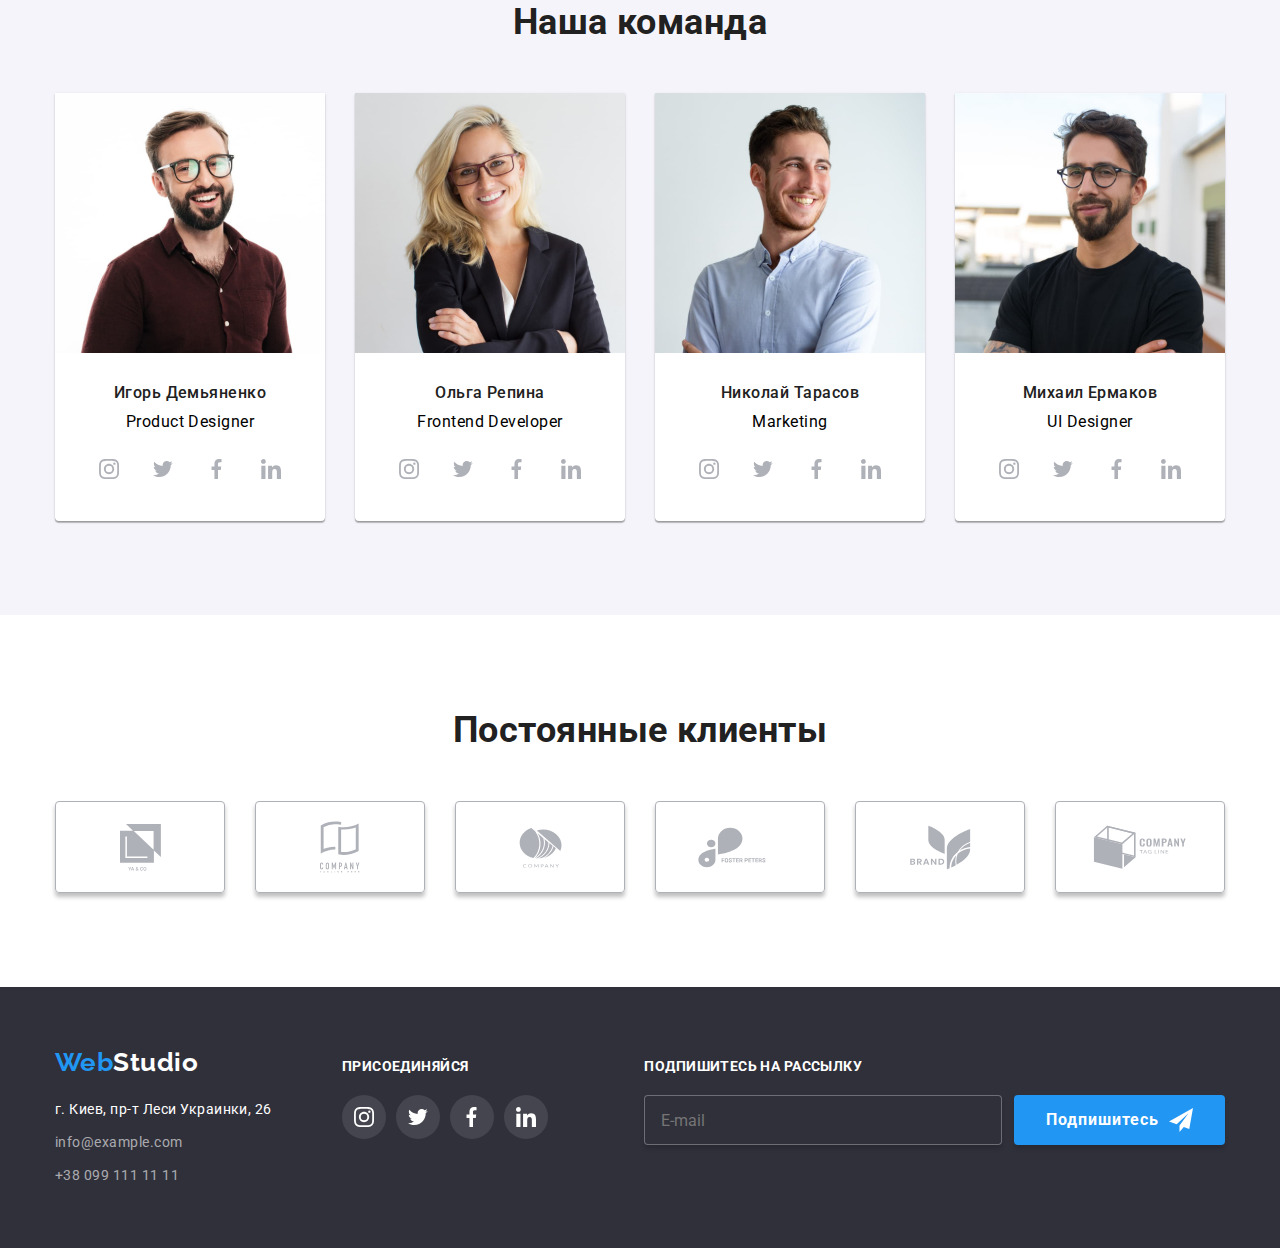
==== commit fdbb5e1c: "Last changes homework" ====
--- a/index.html
+++ b/index.html
@@ -4,41 +4,54 @@
     <meta charset="UTF-8" />
     <meta http-equiv="X-UA-Compatible" content="IE=edge" />
     <meta name="viewport" content="width=device-width, initial-scale=1.0" />
-    <link rel="stylesheet" href="https://fonts.googleapis.com/css2?family=Raleway:wght@700&family=Roboto:wght@400;500;700;900&display=swap"
-    rel="stylesheet">
-    <link rel="stylesheet" href="https://cdnjs.cloudflare.com/ajax/libs/modern-normalize/1.1.0/modern-normalize.min.css">
+    <link
+      rel="stylesheet"
+      href="https://fonts.googleapis.com/css2?family=Raleway:wght@700&family=Roboto:wght@400;500;700;900&display=swap"
+      rel="stylesheet"
+    />
+    <link
+      rel="stylesheet"
+      href="https://cdnjs.cloudflare.com/ajax/libs/modern-normalize/1.1.0/modern-normalize.min.css"
+    />
     <!-- <link rel="stylesheet" href="./css/style.css"> -->
-    <link rel="stylesheet" href="./css/main.min.css">
+    <link rel="stylesheet" href="./css/main.min.css" />
     <title>Markup-HW-07</title>
   </head>
   <body>
     <header class="header">
       <div class="container header__wrap">
-      <nav class="header__nav">
-        <a class=" link logo" href="/">Web<span class="logo__accient">Studio</span></a>
-        <ul class="menu header__menu">
-          <li class="menu__item"><a class="link menu__link menu__link--current" href="./index.html">Студия</a></li>
-          <li class="menu__item"><a class="link menu__link" href="./portfolio.html">Портфолио</a></li>
-          <li class="menu__item"><a class="link menu__link" href="">Контакты</a></li>
+        <nav class="header__nav">
+          <a class="link logo header__logo" href="/"
+            >Web<span class="logo__accient">Studio</span></a
+          >
+          <ul class="menu header__menu">
+            <li class="menu__item">
+              <a class="link menu__link menu__link--current" href="./index.html">Студия</a>
+            </li>
+            <li class="menu__item">
+              <a class="link menu__link" href="./portfolio.html">Портфолио</a>
+            </li>
+            <li class="menu__item"><a class="link menu__link" href="">Контакты</a></li>
+          </ul>
+        </nav>
+        <ul class="contact header__contact">
+          <li class="contact__item">
+            <a class="link contact__link" href="emailto:info@devstudio.com">
+              <svg class="contact__icon" width="16" height="14">
+                <use href="./images/svg-sprite.svg#icon-envelope"></use>
+              </svg>
+              info@devstudio.com
+            </a>
+          </li>
+          <li class="contact__item">
+            <a class="link contact__link" href="tel:+380961111111">
+              <svg class="contact__icon" width="10" height="16">
+                <use href="./images/svg-sprite.svg#icon-smartphone"></use>
+              </svg>
+              +38 096 111 11 11</a
+            >
+          </li>
         </ul>
-      </nav>
-      <ul class="contact header__contact">
-        <li class="contact__item">
-          <a class="link contact__link" href="emailto:info@devstudio.com">
-            <svg class="contact__icon" width="16" height="14">
-              <use href="./images/svg-sprite.svg#icon-envelope"></use>
-            </svg>
-            info@devstudio.com
-          </a>
-        </li>
-        <li class="contact__item">
-          <a class="link contact__link" href="tel:+380961111111">
-            <svg class="contact__icon" width="10" height="16">
-              <use href="./images/svg-sprite.svg#icon-smartphone"></use>
-            </svg>
-            +38 096 111 11 11</a>
-        </li>
-      </ul>
       </div>
     </header>
     <main>
@@ -50,221 +63,226 @@
           </h1>
           <button class="hero-button" type="button" data-modal-open>Заказать услугу</button>
         </div>
-       
       </section>
       <section class="demand">
         <div class="container">
           <h2 class="section-title visually-hidden">Требованиия</h2>
-        <ul class="demand-list">
-          <li class="demand-list__item">
-            <div class="demand-list__inner">
-              <svg class="demand-list__icon">
-                <use href="./images/svg-sprite.svg#icon-antena"></use>
-              </svg>
-            </div>
-            <h3 class="demand-list__title">Внимание к деталям</h3>
-            <p class="demand-list__description">Идейные соображения, а также начало повседневной работы по формированию позиции.</p>
-          </li>
-          <li class="demand-list__item">
-            <div class="demand-list__inner">
-              <svg class="demand-list__icon">
-                <use href="./images/svg-sprite.svg#icon-clock"></use>
-              </svg>
-            </div>
-            <h3 class="demand-list__title">Пунктуальность</h3>
-            <p class="demand-list__description">
-              Задача организации, в особенности же рамки и место обучения кадров влечет за собой.
-            </p>
-          </li>
-          <li class="demand-list__item">
-            <div class="demand-list__inner">
-              <svg class="demand-list__icon">
-                <use href="./images/svg-sprite.svg#icon-diagram"></use>
-              </svg>
-            </div>
-            <h3 class="demand-list__title">Планирование</h3>
-            <p class="demand-list__description">
-              Равным образом консультация с широким активом в значительной степени обуславливает.
-            </p>
-          </li>
-          <li class="demand-list__item">
-            <div class="demand-list__inner">
-              <svg class="demand-list__icon">
-                <use href="./images/svg-sprite.svg#icon-astronaut"></use>
-              </svg>
-            </div>
-            <h3 class="demand-list__title">Современные техологии</h3>
-            <p class="demand-list__description">Значимость этих проблем настолько очевидна, что реализация плановых заданий.</p>
-          </li>
-        </ul>
+          <ul class="demand-list">
+            <li class="demand-list__item">
+              <div class="demand-list__inner">
+                <svg class="demand-list__icon">
+                  <use href="./images/svg-sprite.svg#icon-antena"></use>
+                </svg>
+              </div>
+              <h3 class="demand-list__title">Внимание к деталям</h3>
+              <p class="demand-list__description">
+                Идейные соображения, а также начало повседневной работы по формированию позиции.
+              </p>
+            </li>
+            <li class="demand-list__item">
+              <div class="demand-list__inner">
+                <svg class="demand-list__icon">
+                  <use href="./images/svg-sprite.svg#icon-clock"></use>
+                </svg>
+              </div>
+              <h3 class="demand-list__title">Пунктуальность</h3>
+              <p class="demand-list__description">
+                Задача организации, в особенности же рамки и место обучения кадров влечет за собой.
+              </p>
+            </li>
+            <li class="demand-list__item">
+              <div class="demand-list__inner">
+                <svg class="demand-list__icon">
+                  <use href="./images/svg-sprite.svg#icon-diagram"></use>
+                </svg>
+              </div>
+              <h3 class="demand-list__title">Планирование</h3>
+              <p class="demand-list__description">
+                Равным образом консультация с широким активом в значительной степени обуславливает.
+              </p>
+            </li>
+            <li class="demand-list__item">
+              <div class="demand-list__inner">
+                <svg class="demand-list__icon">
+                  <use href="./images/svg-sprite.svg#icon-astronaut"></use>
+                </svg>
+              </div>
+              <h3 class="demand-list__title">Современные техологии</h3>
+              <p class="demand-list__description">
+                Значимость этих проблем настолько очевидна, что реализация плановых заданий.
+              </p>
+            </li>
+          </ul>
         </div>
       </section>
       <section class="specialization">
         <div class="container">
           <h2 class="section-title">Чем мы занимаемся</h2>
-        <ul class="specialization-list">
-          <li class="specialization-list__item">
-            <img src="./images/img1.jpg" alt="Программирование" width="370" />
+          <ul class="specialization-list">
+            <li class="specialization-list__item">
+              <img src="./images/img1.jpg" alt="Программирование" width="370" />
               <p class="specialization-list__description">Десктопные приложение</p>
-          </li>
-          <li class="specialization-list__item"><img  src="./images/img2.jpg" alt="Мобильная адаптация сайтов" width="370" />
-            <p class="specialization-list__description">Мобильные приложение</p>
-          </li>
-          <li class="specialization-list__item"><img  src="./images/img3.jpg" alt="Создание дизайна сайтов" width="370" />
-            <p class="specialization-list__description">Дизайнерские решения</p>
-          </li>
-        </ul>
+            </li>
+            <li class="specialization-list__item">
+              <img src="./images/img2.jpg" alt="Мобильная адаптация сайтов" width="370" />
+              <p class="specialization-list__description">Мобильные приложение</p>
+            </li>
+            <li class="specialization-list__item">
+              <img src="./images/img3.jpg" alt="Создание дизайна сайтов" width="370" />
+              <p class="specialization-list__description">Дизайнерские решения</p>
+            </li>
+          </ul>
         </div>
       </section>
       <section class="team">
         <div class="container">
           <h2 class="section-title">Наша команда</h2>
-        <ul class="team-list">
-          <li class="team-list__item">
-            <img src="./images/Product-Designer.jpg" alt="Дизайнер продукта" width="270" />
-            <h3 class="team-list__title">Игорь Демьяненко</h3>
-            <p class="team-list__description">Product Designer</p>
-            <ul class="social-list">
-              <li class="social-list__item">
-                <a class="social-list__link" href="">
-                  <svg class="social-list__icon">
-                    <use href="./images/svg-sprite.svg#icon-instagram"></use>
-                  </svg>
-                </a>
-              </li>
-              <li class="social-list__item">
-                <a class="social-list__link" href="">
-                  <svg class="social-list__icon">
-                    <use href="./images/svg-sprite.svg#icon-twitter"></use>
-                  </svg>
-                </a>
-              </li>
-              <li class="social-list__item">
-                <a class="social-list__link" href="">
-                  <svg class="social-list__icon">
-                    <use href="./images/svg-sprite.svg#icon-facebook"></use>
-                  </svg>
-                </a>
-              </li>
-              <li class="social-list__item">
-                <a class="social-list__link" href="">
-                  <svg class="social-list__icon">
-                    <use href="./images/svg-sprite.svg#icon-linkedin"></use>
-                  </svg>
-                </a>
-              </li>
-            </ul>
-          </li>
-          <li class="team-list__item">
-            <img src="./images/Frontend-Developer.jpg" alt="Фронтенд разработчик" width="270" />
-            <h3 class="team-list__title">Ольга Репина</h3>
-            <p class="team-list__description">Frontend Developer</p>
-            <ul class="social-list">
-              <li class="social-list__item">
-                <a class="social-list__link" href="">
-                  <svg class="social-list__icon">
-                    <use href="./images/svg-sprite.svg#icon-instagram"></use>
-                  </svg>
-                </a>
-              </li>
-              <li class="social-list__item">
-                <a class="social-list__link" href="">
-                  <svg class="social-list__icon">
-                    <use href="./images/svg-sprite.svg#icon-twitter"></use>
-                  </svg>
-                </a>
-              </li>
-              <li class="social-list__item">
-                <a class="social-list__link" href="">
-                  <svg class="social-list__icon">
-                    <use href="./images/svg-sprite.svg#icon-facebook"></use>
-                  </svg>
-                </a>
-              </li>
-              <li class="social-list__item">
-                <a class="social-list__link" href="">
-                  <svg class="social-list__icon">
-                    <use href="./images/svg-sprite.svg#icon-linkedin"></use>
-                  </svg>
-                </a>
-              </li>
-            </ul>
-          </li>
-          <li class="team-list__item">
-            <img src="./images/Marketing.jpg" alt="Маркетолог" width="270" />
-            <h3 class="team-list__title">Николай Тарасов</h3>
-            <p class="team-list__description">Marketing</p>
-            <ul class="social-list">
-              <li class="social-list__item">
-                <a class="social-list__link" href="">
-                  <svg class="social-list__icon">
-                    <use href="./images/svg-sprite.svg#icon-instagram"></use>
-                  </svg>
-                </a>
-              </li>
-              <li class="social-list__item">
-                <a class="social-list__link" href="">
-                  <svg class="social-list__icon">
-                    <use href="./images/svg-sprite.svg#icon-twitter"></use>
-                  </svg>
-                </a>
-              </li>
-              <li class="social-list__item">
-                <a class="social-list__link" href="">
-                  <svg class="social-list__icon">
-                    <use href="./images/svg-sprite.svg#icon-facebook"></use>
-                  </svg>
-                </a>
-              </li>
-              <li class="social-list__item">
-                <a class="social-list__link" href="">
-                  <svg class="social-list__icon">
-                    <use href="./images/svg-sprite.svg#icon-linkedin"></use>
-                  </svg>
-                </a>
-              </li>
-            </ul>
-          </li>
-          <li class="team-list__item">
-            <img
-              src="./images/UI-Designer.jpg"
-              alt="Дизайнер пользовательского интерфейса"
-              width="270"
-            />
-            <h3 class="team-list__title">Михаил Ермаков</h3>
-            <p class="team-list__description">UI Designer</p>
-            <ul class="social-list">
-              <li class="social-list__item">
-                <a class="social-list__link" href="">
-                  <svg class="social-list__icon">
-                    <use href="./images/svg-sprite.svg#icon-instagram"></use>
-                  </svg>
-                </a>
-              </li>
-              <li class="social-list__item">
-                <a class="social-list__link" href="">
-                  <svg class="social-list__icon">
-                    <use href="./images/svg-sprite.svg#icon-twitter"></use>
-                  </svg>
-                </a>
-              </li>
-              <li class="social-list__item">
-                <a class="social-list__link" href="">
-                  <svg class="social-list__icon">
-                    <use href="./images/svg-sprite.svg#icon-facebook"></use>
-                  </svg>
-                </a>
-              </li>
-              <li class="social-list__item">
-                <a class="social-list__link" href="">
-                  <svg class="social-list__icon">
-                    <use href="./images/svg-sprite.svg#icon-linkedin"></use>
-                  </svg>
-                </a>
-              </li>
-            </ul>
-          </li>
-        </ul>
+          <ul class="team-list">
+            <li class="team-list__item">
+              <img src="./images/Product-Designer.jpg" alt="Дизайнер продукта" width="270" />
+              <h3 class="team-list__title">Игорь Демьяненко</h3>
+              <p class="team-list__description">Product Designer</p>
+              <ul class="social-list">
+                <li class="social-list__item">
+                  <a class="social-list__link" href="">
+                    <svg class="social-list__icon">
+                      <use href="./images/svg-sprite.svg#icon-instagram"></use>
+                    </svg>
+                  </a>
+                </li>
+                <li class="social-list__item">
+                  <a class="social-list__link" href="">
+                    <svg class="social-list__icon">
+                      <use href="./images/svg-sprite.svg#icon-twitter"></use>
+                    </svg>
+                  </a>
+                </li>
+                <li class="social-list__item">
+                  <a class="social-list__link" href="">
+                    <svg class="social-list__icon">
+                      <use href="./images/svg-sprite.svg#icon-facebook"></use>
+                    </svg>
+                  </a>
+                </li>
+                <li class="social-list__item">
+                  <a class="social-list__link" href="">
+                    <svg class="social-list__icon">
+                      <use href="./images/svg-sprite.svg#icon-linkedin"></use>
+                    </svg>
+                  </a>
+                </li>
+              </ul>
+            </li>
+            <li class="team-list__item">
+              <img src="./images/Frontend-Developer.jpg" alt="Фронтенд разработчик" width="270" />
+              <h3 class="team-list__title">Ольга Репина</h3>
+              <p class="team-list__description">Frontend Developer</p>
+              <ul class="social-list">
+                <li class="social-list__item">
+                  <a class="social-list__link" href="">
+                    <svg class="social-list__icon">
+                      <use href="./images/svg-sprite.svg#icon-instagram"></use>
+                    </svg>
+                  </a>
+                </li>
+                <li class="social-list__item">
+                  <a class="social-list__link" href="">
+                    <svg class="social-list__icon">
+                      <use href="./images/svg-sprite.svg#icon-twitter"></use>
+                    </svg>
+                  </a>
+                </li>
+                <li class="social-list__item">
+                  <a class="social-list__link" href="">
+                    <svg class="social-list__icon">
+                      <use href="./images/svg-sprite.svg#icon-facebook"></use>
+                    </svg>
+                  </a>
+                </li>
+                <li class="social-list__item">
+                  <a class="social-list__link" href="">
+                    <svg class="social-list__icon">
+                      <use href="./images/svg-sprite.svg#icon-linkedin"></use>
+                    </svg>
+                  </a>
+                </li>
+              </ul>
+            </li>
+            <li class="team-list__item">
+              <img src="./images/Marketing.jpg" alt="Маркетолог" width="270" />
+              <h3 class="team-list__title">Николай Тарасов</h3>
+              <p class="team-list__description">Marketing</p>
+              <ul class="social-list">
+                <li class="social-list__item">
+                  <a class="social-list__link" href="">
+                    <svg class="social-list__icon">
+                      <use href="./images/svg-sprite.svg#icon-instagram"></use>
+                    </svg>
+                  </a>
+                </li>
+                <li class="social-list__item">
+                  <a class="social-list__link" href="">
+                    <svg class="social-list__icon">
+                      <use href="./images/svg-sprite.svg#icon-twitter"></use>
+                    </svg>
+                  </a>
+                </li>
+                <li class="social-list__item">
+                  <a class="social-list__link" href="">
+                    <svg class="social-list__icon">
+                      <use href="./images/svg-sprite.svg#icon-facebook"></use>
+                    </svg>
+                  </a>
+                </li>
+                <li class="social-list__item">
+                  <a class="social-list__link" href="">
+                    <svg class="social-list__icon">
+                      <use href="./images/svg-sprite.svg#icon-linkedin"></use>
+                    </svg>
+                  </a>
+                </li>
+              </ul>
+            </li>
+            <li class="team-list__item">
+              <img
+                src="./images/UI-Designer.jpg"
+                alt="Дизайнер пользовательского интерфейса"
+                width="270"
+              />
+              <h3 class="team-list__title">Михаил Ермаков</h3>
+              <p class="team-list__description">UI Designer</p>
+              <ul class="social-list">
+                <li class="social-list__item">
+                  <a class="social-list__link" href="">
+                    <svg class="social-list__icon">
+                      <use href="./images/svg-sprite.svg#icon-instagram"></use>
+                    </svg>
+                  </a>
+                </li>
+                <li class="social-list__item">
+                  <a class="social-list__link" href="">
+                    <svg class="social-list__icon">
+                      <use href="./images/svg-sprite.svg#icon-twitter"></use>
+                    </svg>
+                  </a>
+                </li>
+                <li class="social-list__item">
+                  <a class="social-list__link" href="">
+                    <svg class="social-list__icon">
+                      <use href="./images/svg-sprite.svg#icon-facebook"></use>
+                    </svg>
+                  </a>
+                </li>
+                <li class="social-list__item">
+                  <a class="social-list__link" href="">
+                    <svg class="social-list__icon">
+                      <use href="./images/svg-sprite.svg#icon-linkedin"></use>
+                    </svg>
+                  </a>
+                </li>
+              </ul>
+            </li>
+          </ul>
         </div>
       </section>
       <section class="clients">
@@ -280,13 +298,13 @@
             </li>
             <li class="client-list__item">
               <a class="client-list__link" href="">
-                <svg class="client-list__icon"  width="40" height="52">
+                <svg class="client-list__icon" width="40" height="52">
                   <use href="./images/svg-sprite.svg#icon-company-two"></use>
                 </svg>
               </a>
             </li>
             <li class="client-list__item">
-              <a class="client-list__link"  href="">
+              <a class="client-list__link" href="">
                 <svg class="client-list__icon" width="43" height="41">
                   <use href="./images/svg-sprite.svg#icon-company-three"></use>
                 </svg>
@@ -294,14 +312,14 @@
             </li>
             <li class="client-list__item">
               <a class="client-list__link" href="">
-                <svg class="client-list__icon"  width="84" height="41">
+                <svg class="client-list__icon" width="84" height="41">
                   <use href="./images/svg-sprite.svg#icon-company-four"></use>
                 </svg>
               </a>
             </li>
             <li class="client-list__item">
-              <a  class="client-list__link" href="">
-                <svg class="client-list__icon"  width="63" height="45">
+              <a class="client-list__link" href="">
+                <svg class="client-list__icon" width="63" height="45">
                   <use href="./images/svg-sprite.svg#icon-company-five"></use>
                 </svg>
               </a>
@@ -316,78 +334,145 @@
           </ul>
         </div>
       </section>
-
     </main>
     <footer class="footer">
       <div class="container footer-flex">
         <div>
-          <a class=" link logo" href="/">Web<span class="logo__accient logo__accient--color">Studio</span></a>
-      <address>
-        <ul class="footer-contact">
-          <li class="footer-contact__item"><a class="footer-contact__link footer-contact__link--white" href="">г. Киев, пр-т Леси Украинки, 26</a></li>
-          <li class="footer-contact__item"><a class="footer-contact__link" href="mailto:info@example.com">info@example.com</a></li>
-          <li class="footer-contact__item"><a class="footer-contact__link" href="tel:+380991111111">+38 099 111 11 11</a></li>
-        </ul>
-      </address>
-        </div>
-      <div class="footer-socials-container">
-        <p class="footer-title">Присоединяйся</p>
-      <ul class="social-list">
-        <li class="social-list__item ">
-          <a href="" class="social-list__link social-list__link--bgc">
-            <svg class="social-list__icon social-list__icon--fill">
-              <use href="./images/svg-sprite.svg#icon-instagram"></use>
-            </svg>
-          </a>
-        </li>
-        <li class="social-list__item">
-          <a href="" class="social-list__link social-list__link--bgc">
-            <svg class="social-list__icon social-list__icon--fill">
-              <use href="./images/svg-sprite.svg#icon-twitter"></use>
-            </svg>
-          </a>
-        </li>
-        <li class="social-list__item">
-          <a href="" class="social-list__link social-list__link--bgc">
-            <svg class="social-list__icon social-list__icon--fill">
-              <use href="./images/svg-sprite.svg#icon-facebook"></use>
-            </svg>
-          </a>
-        </li>
-        <li class="social-list__item">
-          <a href="" class="social-list__link social-list__link--bgc">
-            <svg class="social-list__icon social-list__icon--fill">
-              <use href="./images/svg-sprite.svg#icon-linkedin"></use>
-            </svg>
-          </a>
-          
-        </li>
-      </ul>
-      </div>
-      <div class="footer-form">
-        <p class="footer-title">Подпишитесь на рассылку</p>
-        <form class="form-wrap">
-          <label class="footer-form__label" for="">
-            <input class="footer-form__input" type="email" placeholder="E-mail">
-          </label> 
-          <button class="form-button" type="submit">Подпишитесь
-            <svg class="form-button__icon">
-              <use href="./images/svg-sprite.svg#icon-send"></use>
-            </svg>
-          </button>
-        </form>
-      </div>
+          <a class="link logo" href="/"
+            >Web<span class="logo__accient logo__accient--color">Studio</span></a
+          >
+          <address>
+            <ul class="footer-contact">
+              <li class="footer-contact__item">
+                <a class="footer-contact__link footer-contact__link--white" href=""
+                  >г. Киев, пр-т Леси Украинки, 26</a
+                >
+              </li>
+              <li class="footer-contact__item">
+                <a class="footer-contact__link" href="mailto:info@example.com">info@example.com</a>
+              </li>
+              <li class="footer-contact__item">
+                <a class="footer-contact__link" href="tel:+380991111111">+38 099 111 11 11</a>
+              </li>
+            </ul>
+          </address>
+        </div>
+        <div class="footer-socials-container">
+          <p class="footer-title">Присоединяйся</p>
+          <ul class="social-list">
+            <li class="social-list__item">
+              <a href="" class="social-list__link social-list__link--bgc">
+                <svg class="social-list__icon social-list__icon--fill">
+                  <use href="./images/svg-sprite.svg#icon-instagram"></use>
+                </svg>
+              </a>
+            </li>
+            <li class="social-list__item">
+              <a href="" class="social-list__link social-list__link--bgc">
+                <svg class="social-list__icon social-list__icon--fill">
+                  <use href="./images/svg-sprite.svg#icon-twitter"></use>
+                </svg>
+              </a>
+            </li>
+            <li class="social-list__item">
+              <a href="" class="social-list__link social-list__link--bgc">
+                <svg class="social-list__icon social-list__icon--fill">
+                  <use href="./images/svg-sprite.svg#icon-facebook"></use>
+                </svg>
+              </a>
+            </li>
+            <li class="social-list__item">
+              <a href="" class="social-list__link social-list__link--bgc">
+                <svg class="social-list__icon social-list__icon--fill">
+                  <use href="./images/svg-sprite.svg#icon-linkedin"></use>
+                </svg>
+              </a>
+            </li>
+          </ul>
+        </div>
+        <div class="footer-form">
+          <p class="footer-title">Подпишитесь на рассылку</p>
+          <form class="form-wrap">
+            <label class="footer-form__label" for="">
+              <input class="footer-form__input" type="email" placeholder="E-mail" />
+            </label>
+            <button class="form-button" type="submit">
+              Подпишитесь
+              <svg class="form-button__icon">
+                <use href="./images/svg-sprite.svg#icon-send"></use>
+              </svg>
+            </button>
+          </form>
+        </div>
       </div>
     </footer>
     <div class="backdrop is-hidden" data-modal>
-      <div class="modal " >
+      <div class="modal">
         <button class="modal-button" type="button" data-modal-close>
           <svg class="modal-button__icon">
             <use href="./images/svg-sprite.svg#icon-Close-icon"></use>
           </svg>
-         </button>
+        </button>
+        <form class="form">
+          <p class="form__title">Оставьте свои данные, мы вам перезвоним</p>
+          <div role="group">
+            <label class="form__label" for="user-name">Имя</label>
+            <div class="form__field">
+              <input class="form__input" type="text" name="name" id="user-name" required />
+              <svg class="form__icon">
+                <use href="./images/svg-sprite.svg#icon-name"></use>
+              </svg>
+            </div>
+            <label class="form__label" for="phone-number">Телефон</label>
+            <div class="form__field">
+              <input class="form__input" type="tel" name="tel" id="phone-number" required />
+              <svg class="form__icon">
+                <use href="./images/svg-sprite.svg#icon-phone"></use>
+              </svg>
+            </div>
+            <label class="form__label" for="mail" required>Почта</label>
+            <div class="form__field">
+              <input class="form__input" type="email" name="email" id="mail" />
+              <svg class="form__icon">
+                <use href="./images/svg-sprite.svg#icon-email"></use>
+              </svg>
+            </div>
+            <label class="form__label" for="comment">Комментарий</label>
+            <div class="form__textarea">
+              <textarea
+                class="textarea__form"
+                name="comment"
+                id="comment"
+                placeholder="Введите текст"
+              ></textarea>
+            </div>
+            <div class="checbox">
+              <label class="checkbox__label" for="checkbox">
+                <input
+                  class="checkbox__input"
+                  type="checkbox"
+                  id="checkbox"
+                  name="policy"
+                  required
+                />
+                Соглашаюсь с рассылкой и принимаю
+                <a class="checkbox__link" href=""> Условия договора</a>
+                <svg class="checkbox__icon--active-icon">
+                  <use href="./images/svg-sprite.svg#icon-check"></use>
+                </svg>
+                <svg class="checkbox__icon">
+                  <use href="./images/svg-sprite.svg#icon-vector"></use>
+                </svg>
+              </label>
+            </div>
+            <div class="button__container">
+              <button type="submit" class="form__button">Отправить</button>
+            </div>
+          </div>
+        </form>
       </div>
     </div>
+
     <script src="./js/modal.js"></script>
   </body>
 </html>
--- a/css/main.min.css
+++ b/css/main.min.css
@@ -1 +1 @@
-ul{margin:0;padding:0;list-style:none}img{display:block}body{font-family:var(--main-font-family);letter-spacing:.03em}.link{text-decoration:none;color:inherit}.visually-hidden{position:absolute;white-space:nowrap;width:1px;height:1px;overflow:hidden;border:0;padding:0;clip:rect(0 0 0 0);-webkit-clip-path:inset(50%);clip-path:inset(50%);margin:-1px}:root{--primiry-text-color: #757575;--title-text-color: #212121;--main-font-family: roboto, sans-serif;--link-hover-color: #2196F3;--hero-title-color: #ffffff;--hero-bgc-color: #757575}.menu-list__button,.form-button,.hero-button{padding:6px 22px;font-family:inherit;font-size:16px;font-weight:500;border-radius:4px;border-color:rgba(0,0,0,0);-webkit-box-align:center;-ms-flex-align:center;align-items:center;line-height:1.63;letter-spacing:.03em;text-align:center;cursor:pointer;background-color:#2196f3;-webkit-transition:color 250ms cubic-bezier(0.4, 0, 0.2, 1),background-color 250ms cubic-bezier(0.4, 0, 0.2, 1),-webkit-box-shadow 250ms cubic-bezier(0.4, 0, 0.2, 1);transition:color 250ms cubic-bezier(0.4, 0, 0.2, 1),background-color 250ms cubic-bezier(0.4, 0, 0.2, 1),-webkit-box-shadow 250ms cubic-bezier(0.4, 0, 0.2, 1);transition:color 250ms cubic-bezier(0.4, 0, 0.2, 1),background-color 250ms cubic-bezier(0.4, 0, 0.2, 1),box-shadow 250ms cubic-bezier(0.4, 0, 0.2, 1);transition:color 250ms cubic-bezier(0.4, 0, 0.2, 1),background-color 250ms cubic-bezier(0.4, 0, 0.2, 1),box-shadow 250ms cubic-bezier(0.4, 0, 0.2, 1),-webkit-box-shadow 250ms cubic-bezier(0.4, 0, 0.2, 1)}.container{width:1200px;margin-right:auto;margin-left:auto;padding-left:15px;padding-right:15px;outline:1px solid tomato}.header{border-bottom:1px solid #e5e5e5}.header__wrap{display:-webkit-box;display:-ms-flexbox;display:flex}.header__nav{display:-webkit-box;display:-ms-flexbox;display:flex}.header__menu{display:-webkit-box;display:-ms-flexbox;display:flex;-webkit-box-align:center;-ms-flex-align:center;align-items:center;margin-left:93px}.logo{display:block;padding:24px 0;font-family:"Raleway",sans-serif;font-weight:700;font-size:26px;line-height:1.15;color:#2196f3}.logo__accient{color:#000}.logo__accient--color{color:#fff}.menu{display:-webkit-box;display:-ms-flexbox;display:flex}.menu__item{position:relative;margin-right:50px;padding:32px 0;font-weight:500;font-size:14px;line-height:1.14;letter-spacing:.02em;color:#212121}.menu__item:last-child{margin-right:0}.menu__link{color:inherit;padding:32px 0;color:#212121;-webkit-transition:color 250ms cubic-bezier(0.4, 0, 0.2, 1);transition:color 250ms cubic-bezier(0.4, 0, 0.2, 1)}.menu__link:hover{color:var(--link-hover-color)}.menu__link--current::after{position:absolute;display:block;bottom:0;content:"";width:100%;height:4px;border-radius:2px;background-color:#2196f3}.header__contact{display:-webkit-box;display:-ms-flexbox;display:flex;-webkit-box-align:center;-ms-flex-align:center;align-items:center;margin-left:auto}.contact__item{position:relative;margin-right:50px;padding:32px 0;font-weight:500;font-size:14px;line-height:1.14;letter-spacing:.02em;color:#212121}.contact__item:last-child{margin-right:0}.contact__icon{-webkit-box-align:baseline;-ms-flex-align:baseline;align-items:baseline;margin-right:10px;fill:currentColor}.contact__link{color:#757575;padding:32px 0;-webkit-transition:color 250ms cubic-bezier(0.4, 0, 0.2, 1);transition:color 250ms cubic-bezier(0.4, 0, 0.2, 1)}.contact__link:hover{color:var(--link-hover-color)}.hero-section{margin-right:auto;margin-left:auto;padding-top:200px;padding-bottom:200px;width:1600px;height:600px;text-align:center;background:var(--hero-bgc-color);background-repeat:no-repeat;background-size:cover;background-image:-webkit-gradient(linear, left top, right top, from(rgba(47, 48, 58, 0.4)), to(rgba(47, 48, 58, 0.4))),url(../images/bg-main.jpg);background-image:linear-gradient(to right, rgba(47, 48, 58, 0.4), rgba(47, 48, 58, 0.4)),url(../images/bg-main.jpg)}.hero-title{margin-top:0;text-align:center;margin-bottom:30px;font-size:44px;font-weight:900;line-height:1.36;letter-spacing:.06em;color:var(--hero-title-color)}.hero-button{padding:10px 32px;font-weight:700;line-height:1.88;border-radius:4px;min-width:200px;border:0px;letter-spacing:.06em;color:#fff;-webkit-box-shadow:0px 4px 4px rgba(0,0,0,.15);box-shadow:0px 4px 4px rgba(0,0,0,.15)}.hero-button:hover{background-color:#188ce8;-webkit-box-shadow:0px 3px 1px rgba(0,0,0,.1),0px 1px 2px rgba(0,0,0,.08),0px 2px 2px rgba(0,0,0,.12);box-shadow:0px 3px 1px rgba(0,0,0,.1),0px 1px 2px rgba(0,0,0,.08),0px 2px 2px rgba(0,0,0,.12)}.section-title{margin-top:0;margin-bottom:50px;font-size:36px;font-weight:700;line-height:1.17;text-align:center;color:var(--title-text-color)}.demand{padding-top:94px;padding-bottom:94px}.demand-list{display:-webkit-box;display:-ms-flexbox;display:flex}.demand-list__item{width:270px;margin-right:30px}.demand-list__item:last-child{margin-right:0}.demand-list__inner{display:-webkit-box;display:-ms-flexbox;display:flex;width:270px;height:120px;-webkit-box-pack:center;-ms-flex-pack:center;justify-content:center;-webkit-box-align:center;-ms-flex-align:center;align-items:center;background-color:#f5f4fa}.demand-list__icon{width:65px;height:70px}.demand-list__title{margin-top:30px;margin-bottom:10px;font-size:14px;font-weight:700;line-height:1.14;text-transform:uppercase;text-align:left;color:var(--title-text-color)}.demand-list__description{margin:0;font-size:14px;font-weight:400;line-height:1.71;text-align:left}.specialization-list{display:-webkit-box;display:-ms-flexbox;display:flex}.specialization-list__item{position:relative;margin-right:30px}.specialization-list__item:last-child{margin-right:0}.specialization-list__description{position:absolute;bottom:0;left:0;display:-webkit-box;display:-ms-flexbox;display:flex;-webkit-box-pack:center;-ms-flex-pack:center;justify-content:center;-webkit-box-align:center;-ms-flex-align:center;align-items:center;text-transform:uppercase;margin:0;width:370px;height:70px;font-size:14px;font-weight:700;line-height:1.14;color:#fff;background-color:rgba(47,48,58,.8)}.team{padding-top:94px;padding-bottom:94px;background-color:#f5f4fa}.team-list{display:-webkit-box;display:-ms-flexbox;display:flex;width:270px;text-align:center}.team-list__item{width:270px;padding-bottom:30px;margin-right:30px;background-color:#fff;-webkit-box-shadow:0px 1px 3px rgba(0,0,0,.12),0px 1px 1px rgba(0,0,0,.14),0px 2px 1px rgba(0,0,0,.2);box-shadow:0px 1px 3px rgba(0,0,0,.12),0px 1px 1px rgba(0,0,0,.14),0px 2px 1px rgba(0,0,0,.2);border-radius:0px 0px 4px 4px}.team-list__title{margin-top:30px;margin-bottom:10px;font-size:16px;font-weight:500;line-height:1.19;color:var(--title-text-color)}.team-list__description{margin-top:0;display:block;margin-bottom:16px;font-size:16px;line-height:19px}.social-list{display:-webkit-box;display:-ms-flexbox;display:flex;-webkit-box-pack:center;-ms-flex-pack:center;justify-content:center}.social-list__item{margin-right:10px}.social-list__item:last-child{margin-right:0}.social-list__link{display:-webkit-box;display:-ms-flexbox;display:flex;-webkit-box-align:center;-ms-flex-align:center;align-items:center;-webkit-box-pack:center;-ms-flex-pack:center;justify-content:center;width:44px;height:44px;border-radius:50%;color:#afb1b8;-webkit-transition:background-color 250ms cubic-bezier(0.4, 0, 0.2, 1);transition:background-color 250ms cubic-bezier(0.4, 0, 0.2, 1)}.social-list{display:-webkit-box;display:-ms-flexbox;display:flex;-webkit-box-pack:center;-ms-flex-pack:center;justify-content:center}.social-list__item{margin-right:10px}.social-list__item:last-child{margin-right:0}.social-list__link{display:-webkit-box;display:-ms-flexbox;display:flex;-webkit-box-align:center;-ms-flex-align:center;align-items:center;-webkit-box-pack:center;-ms-flex-pack:center;justify-content:center;width:44px;height:44px;border-radius:50%;color:#afb1b8;-webkit-transition:background-color 250ms cubic-bezier(0.4, 0, 0.2, 1);transition:background-color 250ms cubic-bezier(0.4, 0, 0.2, 1)}.social-list__link:hover,.social-list__link:focus{background-color:var(--link-hover-color)}.social-list__icon{width:20px;height:20px;fill:currentColor;-webkit-transition:fill 250ms cubic-bezier(0.4, 0, 0.2, 1);transition:fill 250ms cubic-bezier(0.4, 0, 0.2, 1)}.social-list__link:hover .social-list__icon,.social-list__link:focus .social-list__icon{fill:#fff}.social-list__link--bgc{background-color:rgba(255,255,255,.1);-webkit-transition:background-color 250ms cubic-bezier(0.4, 0, 0.2, 1);transition:background-color 250ms cubic-bezier(0.4, 0, 0.2, 1)}.social-list__link--bgc:hover{background-color:var(--link-hover-color)}.social-list__icon--fill{fill:#fff}.clients{padding-top:94px;padding-bottom:94px}.client-list{display:-webkit-box;display:-ms-flexbox;display:flex}.client-list__item{margin-right:30px}.client-list__item:last-child{margin-right:0}.client-list__link{display:-webkit-box;display:-ms-flexbox;display:flex;-webkit-box-pack:center;-ms-flex-pack:center;justify-content:center;-webkit-box-align:center;-ms-flex-align:center;align-items:center;width:170px;height:92px;border-radius:4px;border:1px solid #afb1b8;-webkit-box-shadow:0px 4px 4px 0px rgba(0,0,0,.2509803922);box-shadow:0px 4px 4px 0px rgba(0,0,0,.2509803922);-webkit-transition:border 250ms cubic-bezier(0.4, 0, 0.2, 1);transition:border 250ms cubic-bezier(0.4, 0, 0.2, 1)}.client-list__link:hover,.client-list__link:focus{border:1px solid var(--link-hover-color)}.client-list__icon{fill:#afb1b8;-webkit-transition:fill 250ms cubic-bezier(0.4, 0, 0.2, 1);transition:fill 250ms cubic-bezier(0.4, 0, 0.2, 1)}.client-list__link:hover .client-list__icon,.client-list__link:focus .client-list__icon{fill:var(--link-hover-color)}.footer{padding-top:60px;padding-bottom:60px;background-color:#2f303a}.logo__accient--color{color:#fff}.footer-contact{margin-top:20px}.footer-flex{display:-webkit-box;display:-ms-flexbox;display:flex;-webkit-box-align:baseline;-ms-flex-align:baseline;align-items:baseline}.footer-contact__item{margin-bottom:9px}.footer-contact__link{font-size:14px;line-height:1.71;font-style:normal;text-decoration:none;color:rgba(255,255,255,.6);-webkit-transition:color 250ms cubic-bezier(0.4, 0, 0.2, 1);transition:color 250ms cubic-bezier(0.4, 0, 0.2, 1)}.footer-contact__link:hover{color:var(--link-hover-color)}.footer-contact__link--white{color:#fff}.footer-contact__item:last-child{margin-bottom:0}.footer-socials-container{margin-left:70px;padding-top:12px}.footer-title{margin-top:0;margin-bottom:20px;font-size:14px;font-weight:700;line-height:1.14;letter-spacing:.03em;text-transform:uppercase;color:#fff}.footer-form{padding-top:12px;margin-left:auto}.form-wrap{display:-webkit-box;display:-ms-flexbox;display:flex}.footer-form__input{display:-webkit-box;display:-ms-flexbox;display:flex;width:358px;height:50px;padding:16px;border-radius:4px;color:#fff;background-color:#2f303a;border:1px solid rgba(255,255,255,.3);-webkit-box-shadow:0px 4px 4px rgba(0,0,0,.15);box-shadow:0px 4px 4px rgba(0,0,0,.15)}.form-button{display:-webkit-box;display:-ms-flexbox;display:flex;-webkit-box-align:center;-ms-flex-align:center;align-items:center;padding:10px 32px;margin-left:12px;font-weight:700;line-height:1.88;border-radius:4px;min-width:200px;border:0px;letter-spacing:.06em;color:#fff;-webkit-box-shadow:0px 4px 4px rgba(0,0,0,.15);box-shadow:0px 4px 4px rgba(0,0,0,.15)}.form-button:hover{background-color:#188ce8;-webkit-box-shadow:0px 3px 1px rgba(0,0,0,.1),0px 1px 2px rgba(0,0,0,.08),0px 2px 2px rgba(0,0,0,.12);box-shadow:0px 3px 1px rgba(0,0,0,.1),0px 1px 2px rgba(0,0,0,.08),0px 2px 2px rgba(0,0,0,.12)}.form-button__icon{width:24px;height:24px;margin-left:10px}.backdrop{position:fixed;top:0;left:0;width:100%;height:100%;background-color:rgba(255,99,71,.5);-webkit-transition:opacity 2150ms cubic-bezier(0.4, 0, 0.2, 1);transition:opacity 2150ms cubic-bezier(0.4, 0, 0.2, 1)}.modal{position:relative;top:50%;left:50%;width:528px;height:581px;border-radius:4px;-webkit-transform:translate(-50%, -50%);transform:translate(-50%, -50%);background-color:#fff;-webkit-transition:-webkit-transform 2150ms cubic-bezier(0.4, 0, 0.2, 1);transition:-webkit-transform 2150ms cubic-bezier(0.4, 0, 0.2, 1);transition:transform 2150ms cubic-bezier(0.4, 0, 0.2, 1);transition:transform 2150ms cubic-bezier(0.4, 0, 0.2, 1), -webkit-transform 2150ms cubic-bezier(0.4, 0, 0.2, 1);-webkit-transform:translate(-50%, -50%) scale(1);transform:translate(-50%, -50%) scale(1)}.is-hidden .modal{-webkit-transition:-webkit-transform 2150ms cubic-bezier(0.4, 0, 0.2, 1);transition:-webkit-transform 2150ms cubic-bezier(0.4, 0, 0.2, 1);transition:transform 2150ms cubic-bezier(0.4, 0, 0.2, 1);transition:transform 2150ms cubic-bezier(0.4, 0, 0.2, 1), -webkit-transform 2150ms cubic-bezier(0.4, 0, 0.2, 1);-webkit-transform:translate(-50%, -50%) scale(0.7);transform:translate(-50%, -50%) scale(0.7)}.modal-button{position:absolute;top:8px;right:8px;width:30px;height:30px;display:-webkit-box;display:-ms-flexbox;display:flex;-webkit-box-align:center;-ms-flex-align:center;align-items:center;-webkit-box-pack:center;-ms-flex-pack:center;justify-content:center;cursor:pointer;border-radius:50%;border-color:rgba(0,0,0,.1);background-color:#fff}.is-hidden{opacity:0;pointer-events:none}.modal-button__icon{width:8px;height:8px;-webkit-transition:fill 250ms cubic-bezier(0.4, 0, 0.2, 1);transition:fill 250ms cubic-bezier(0.4, 0, 0.2, 1)}.modal-button:hover .modal-button__icon{fill:var(--link-hover-color)}.portfolio{padding-top:94px;padding-bottom:94px}.portfolio__menu-list{display:-webkit-box;display:-ms-flexbox;display:flex;-webkit-box-pack:center;-ms-flex-pack:center;justify-content:center;margin-bottom:50px}.menu-list__item{margin-left:10px}.menu-list__item:last-child{margin-right:0}.menu-list__button{background-color:#f5f4fa;-webkit-transition:background-color 250ms cubic-bezier(0.4, 0, 0.2, 1),color 250ms cubic-bezier(0.4, 0, 0.2, 1);transition:background-color 250ms cubic-bezier(0.4, 0, 0.2, 1),color 250ms cubic-bezier(0.4, 0, 0.2, 1)}.menu-list__button:hover{background-color:var(--link-hover-color);color:#fff}.list-works{display:-webkit-box;display:-ms-flexbox;display:flex;-ms-flex-wrap:wrap;flex-wrap:wrap}.list-works__thumb{position:relative;overflow:hidden}.overlay{position:absolute;bottom:0;left:0;width:100%;height:100%;background-color:rgba(33,150,243,.9);-webkit-transform:translateY(100%);transform:translateY(100%);-webkit-transition:-webkit-transform 2150ms cubic-bezier(0.4, 0, 0.2, 1);transition:-webkit-transform 2150ms cubic-bezier(0.4, 0, 0.2, 1);transition:transform 2150ms cubic-bezier(0.4, 0, 0.2, 1);transition:transform 2150ms cubic-bezier(0.4, 0, 0.2, 1), -webkit-transform 2150ms cubic-bezier(0.4, 0, 0.2, 1)}.list-works{margin-right:-30px;margin-bottom:-30px}.list-works__item{width:370px;margin-right:30px;margin-bottom:30px;-webkit-transition:-webkit-transform 2150ms cubic-bezier(0.4, 0, 0.2, 1);transition:-webkit-transform 2150ms cubic-bezier(0.4, 0, 0.2, 1);transition:transform 2150ms cubic-bezier(0.4, 0, 0.2, 1);transition:transform 2150ms cubic-bezier(0.4, 0, 0.2, 1), -webkit-transform 2150ms cubic-bezier(0.4, 0, 0.2, 1)}.list-works__item:hover .overlay{-webkit-transform:translateY(0);transform:translateY(0)}.overlay__text{margin:0;position:absolute;top:50%;left:50%;-webkit-transform:translate(-50%, -50%);transform:translate(-50%, -50%);width:320px;font-size:18px;line-height:1.56;color:#fff}.list-works__description{padding:20px 25px}.list-works__title{margin-top:0;margin-bottom:4px;font-size:18px;font-weight:700;line-height:2;letter-spacing:.06em}.list-works__text{margin:0;font-size:16px;font-weight:400;line-height:1.88;color:#757575}/*# sourceMappingURL=main.min.css.map */+ul{margin:0;padding:0;list-style:none}img{display:block}body{font-family:var(--main-font-family);letter-spacing:.03em}.link{text-decoration:none;color:inherit}.visually-hidden{position:absolute;white-space:nowrap;width:1px;height:1px;overflow:hidden;border:0;padding:0;clip:rect(0 0 0 0);-webkit-clip-path:inset(50%);clip-path:inset(50%);margin:-1px}:root{--primiry-text-color: #757575;--title-text-color: #212121;--main-font-family: roboto, sans-serif;--link-hover-color: #2196F3;--hero-title-color: #ffffff;--hero-bgc-color: #757575}.menu-list__button,.form-button,.hero-button{padding:6px 22px;font-family:inherit;font-size:16px;font-weight:500;border-radius:4px;border-color:rgba(0,0,0,0);-webkit-box-align:center;-ms-flex-align:center;align-items:center;line-height:1.63;letter-spacing:.03em;text-align:center;cursor:pointer;background-color:#2196f3;-webkit-transition:color 250ms cubic-bezier(0.4, 0, 0.2, 1),background-color 250ms cubic-bezier(0.4, 0, 0.2, 1),-webkit-box-shadow 250ms cubic-bezier(0.4, 0, 0.2, 1);transition:color 250ms cubic-bezier(0.4, 0, 0.2, 1),background-color 250ms cubic-bezier(0.4, 0, 0.2, 1),-webkit-box-shadow 250ms cubic-bezier(0.4, 0, 0.2, 1);transition:color 250ms cubic-bezier(0.4, 0, 0.2, 1),background-color 250ms cubic-bezier(0.4, 0, 0.2, 1),box-shadow 250ms cubic-bezier(0.4, 0, 0.2, 1);transition:color 250ms cubic-bezier(0.4, 0, 0.2, 1),background-color 250ms cubic-bezier(0.4, 0, 0.2, 1),box-shadow 250ms cubic-bezier(0.4, 0, 0.2, 1),-webkit-box-shadow 250ms cubic-bezier(0.4, 0, 0.2, 1)}.container{width:1200px;margin-right:auto;margin-left:auto;padding-left:15px;padding-right:15px}.header{border-bottom:1px solid #e5e5e5}.header__wrap{display:-webkit-box;display:-ms-flexbox;display:flex}.header__nav{display:-webkit-box;display:-ms-flexbox;display:flex}.header__menu{display:-webkit-box;display:-ms-flexbox;display:flex;-webkit-box-align:center;-ms-flex-align:center;align-items:center;margin-left:93px}.logo{display:block;font-family:"Raleway",sans-serif;font-weight:700;font-size:26px;line-height:1.15;color:#2196f3}.logo__accient{color:#000}.logo__accient--color{color:#fff}.header__logo{padding:24px 0}.menu{display:-webkit-box;display:-ms-flexbox;display:flex}.menu__item{position:relative;margin-right:50px;padding:32px 0;font-weight:500;font-size:14px;line-height:1.14;letter-spacing:.02em;color:#212121}.menu__item:last-child{margin-right:0}.menu__link{color:inherit;padding:32px 0;color:#212121;-webkit-transition:color 2150ms cubic-bezier(0.4, 0, 0.2, 1);transition:color 2150ms cubic-bezier(0.4, 0, 0.2, 1)}.menu__link:hover{color:var(--link-hover-color)}.menu__link--current::after{position:absolute;display:block;bottom:0;content:"";width:100%;height:4px;border-radius:2px;background-color:#2196f3}.header__contact{display:-webkit-box;display:-ms-flexbox;display:flex;-webkit-box-align:center;-ms-flex-align:center;align-items:center;margin-left:auto}.contact__item{position:relative;margin-right:50px;padding:32px 0;font-weight:500;font-size:14px;line-height:1.14;letter-spacing:.02em;color:#212121}.contact__item:last-child{margin-right:0}.contact__icon{-webkit-box-align:baseline;-ms-flex-align:baseline;align-items:baseline;margin-right:10px;fill:currentColor}.contact__link{color:#757575;padding:32px 0;-webkit-transition:color 2150ms cubic-bezier(0.4, 0, 0.2, 1);transition:color 2150ms cubic-bezier(0.4, 0, 0.2, 1)}.contact__link:hover{color:var(--link-hover-color)}.hero-section{margin-right:auto;margin-left:auto;padding-top:200px;padding-bottom:200px;width:1600px;height:600px;text-align:center;background:var(--hero-bgc-color);background-repeat:no-repeat;background-size:cover;background-image:-webkit-gradient(linear, left top, right top, from(rgba(47, 48, 58, 0.4)), to(rgba(47, 48, 58, 0.4))),url(../images/bg-main.jpg);background-image:linear-gradient(to right, rgba(47, 48, 58, 0.4), rgba(47, 48, 58, 0.4)),url(../images/bg-main.jpg)}.hero-title{margin-top:0;text-align:center;margin-bottom:30px;font-size:44px;font-weight:900;line-height:1.36;letter-spacing:.06em;color:var(--hero-title-color)}.hero-button{padding:10px 32px;font-weight:700;line-height:1.88;border-radius:4px;min-width:200px;border:0px;letter-spacing:.06em;color:#fff;-webkit-box-shadow:0px 4px 4px rgba(0,0,0,.15);box-shadow:0px 4px 4px rgba(0,0,0,.15)}.hero-button:hover{background-color:#188ce8;-webkit-box-shadow:0px 3px 1px rgba(0,0,0,.1),0px 1px 2px rgba(0,0,0,.08),0px 2px 2px rgba(0,0,0,.12);box-shadow:0px 3px 1px rgba(0,0,0,.1),0px 1px 2px rgba(0,0,0,.08),0px 2px 2px rgba(0,0,0,.12)}.section-title{margin-top:0;margin-bottom:50px;font-size:36px;font-weight:700;line-height:1.17;text-align:center;color:var(--title-text-color)}.demand{padding-top:94px;padding-bottom:94px}.demand-list{display:-webkit-box;display:-ms-flexbox;display:flex}.demand-list__item{width:270px;margin-right:30px}.demand-list__item:last-child{margin-right:0}.demand-list__inner{display:-webkit-box;display:-ms-flexbox;display:flex;-webkit-box-align:center;-ms-flex-align:center;align-items:center;-webkit-box-pack:center;-ms-flex-pack:center;justify-content:center;width:270px;height:120px;background-color:#f5f4fa}.demand-list__icon{width:65px;height:70px}.demand-list__title{margin-top:30px;margin-bottom:10px;font-size:14px;font-weight:700;line-height:1.14;text-transform:uppercase;text-align:left;color:var(--title-text-color)}.demand-list__description{margin:0;font-size:14px;font-weight:400;line-height:1.71;text-align:left}.specialization-list{display:-webkit-box;display:-ms-flexbox;display:flex}.specialization-list__item{position:relative;margin-right:30px}.specialization-list__item:last-child{margin-right:0}.specialization-list__description{position:absolute;bottom:0;left:0;display:-webkit-box;display:-ms-flexbox;display:flex;-webkit-box-align:center;-ms-flex-align:center;align-items:center;-webkit-box-pack:center;-ms-flex-pack:center;justify-content:center;text-transform:uppercase;margin:0;width:370px;height:70px;font-size:14px;font-weight:700;line-height:1.14;color:#fff;background-color:rgba(47,48,58,.8)}.team{padding-top:94px;padding-bottom:94px;background-color:#f5f4fa}.team-list{display:-webkit-box;display:-ms-flexbox;display:flex;width:270px;text-align:center}.team-list__item{width:270px;padding-bottom:30px;margin-right:30px;background-color:#fff;-webkit-box-shadow:0px 1px 3px rgba(0,0,0,.12),0px 1px 1px rgba(0,0,0,.14),0px 2px 1px rgba(0,0,0,.2);box-shadow:0px 1px 3px rgba(0,0,0,.12),0px 1px 1px rgba(0,0,0,.14),0px 2px 1px rgba(0,0,0,.2);border-radius:0px 0px 4px 4px}.team-list__title{margin-top:30px;margin-bottom:10px;font-size:16px;font-weight:500;line-height:1.19;color:var(--title-text-color)}.team-list__description{margin-top:0;display:block;margin-bottom:16px;font-size:16px;line-height:19px}.social-list{display:-webkit-box;display:-ms-flexbox;display:flex;-webkit-box-align:center;-ms-flex-align:center;align-items:center;-webkit-box-pack:center;-ms-flex-pack:center;justify-content:center}.social-list__item{margin-right:10px}.social-list__item:last-child{margin-right:0}.social-list__link{display:-webkit-box;display:-ms-flexbox;display:flex;-webkit-box-align:center;-ms-flex-align:center;align-items:center;-webkit-box-pack:center;-ms-flex-pack:center;justify-content:center;width:44px;height:44px;border-radius:50%;color:#afb1b8;-webkit-transition:background-color 2150ms cubic-bezier(0.4, 0, 0.2, 1);transition:background-color 2150ms cubic-bezier(0.4, 0, 0.2, 1)}.social-list__link:hover,.social-list__link:focus{background-color:var(--link-hover-color)}.social-list__icon{width:20px;height:20px;fill:currentColor;-webkit-transition:fill 2150ms cubic-bezier(0.4, 0, 0.2, 1);transition:fill 2150ms cubic-bezier(0.4, 0, 0.2, 1)}.social-list__link:hover .social-list__icon,.social-list__link:focus .social-list__icon{fill:#fff}.social-list__link--bgc{background-color:rgba(255,255,255,.1);-webkit-transition:background-color 2150ms cubic-bezier(0.4, 0, 0.2, 1);transition:background-color 2150ms cubic-bezier(0.4, 0, 0.2, 1)}.social-list__link--bgc:hover{background-color:var(--link-hover-color)}.social-list__icon--fill{fill:#fff}.clients{padding-top:94px;padding-bottom:94px}.client-list{display:-webkit-box;display:-ms-flexbox;display:flex}.client-list__item{margin-right:30px}.client-list__item:last-child{margin-right:0}.client-list__link{display:-webkit-box;display:-ms-flexbox;display:flex;-webkit-box-align:center;-ms-flex-align:center;align-items:center;-webkit-box-pack:center;-ms-flex-pack:center;justify-content:center;width:170px;height:92px;border-radius:4px;border:1px solid #afb1b8;-webkit-box-shadow:0px 4px 4px 0px rgba(0,0,0,.2509803922);box-shadow:0px 4px 4px 0px rgba(0,0,0,.2509803922);-webkit-transition:border 2150ms cubic-bezier(0.4, 0, 0.2, 1);transition:border 2150ms cubic-bezier(0.4, 0, 0.2, 1)}.client-list__link:hover,.client-list__link:focus{border:1px solid var(--link-hover-color)}.client-list__icon{fill:#afb1b8;-webkit-transition:fill 2150ms cubic-bezier(0.4, 0, 0.2, 1);transition:fill 2150ms cubic-bezier(0.4, 0, 0.2, 1)}.client-list__link:hover .client-list__icon,.client-list__link:focus .client-list__icon{fill:var(--link-hover-color)}.footer{padding-top:60px;padding-bottom:60px;background-color:#2f303a}.logo__accient--color{color:#fff}.footer-contact{margin-top:20px}.footer-flex{display:-webkit-box;display:-ms-flexbox;display:flex;-webkit-box-align:baseline;-ms-flex-align:baseline;align-items:baseline}.footer-contact__item{margin-bottom:9px}.footer-contact__link{font-size:14px;line-height:1.71;font-style:normal;text-decoration:none;color:rgba(255,255,255,.6);-webkit-transition:color 2150ms cubic-bezier(0.4, 0, 0.2, 1);transition:color 2150ms cubic-bezier(0.4, 0, 0.2, 1)}.footer-contact__link:hover{color:var(--link-hover-color)}.footer-contact__link--white{color:#fff}.footer-contact__item:last-child{margin-bottom:0}.footer-socials-container{margin-left:70px;padding-top:12px}.footer-title{margin-top:0;margin-bottom:20px;font-size:14px;font-weight:700;line-height:1.14;letter-spacing:.03em;text-transform:uppercase;color:#fff}.footer-form{padding-top:12px;margin-left:auto}.form-wrap{display:-webkit-box;display:-ms-flexbox;display:flex}.footer-form__input{display:-webkit-box;display:-ms-flexbox;display:flex;width:358px;height:50px;padding:16px;border-radius:4px;color:#fff;background-color:#2f303a;border:1px solid rgba(255,255,255,.3);-webkit-box-shadow:0px 4px 4px rgba(0,0,0,.15);box-shadow:0px 4px 4px rgba(0,0,0,.15)}.form-button{display:-webkit-box;display:-ms-flexbox;display:flex;-webkit-box-align:center;-ms-flex-align:center;align-items:center;-webkit-box-pack:center;-ms-flex-pack:center;justify-content:center;padding:10px 32px;margin-left:12px;font-weight:700;line-height:1.88;border-radius:4px;min-width:200px;border:0px;letter-spacing:.06em;color:#fff;-webkit-box-shadow:0px 4px 4px rgba(0,0,0,.15);box-shadow:0px 4px 4px rgba(0,0,0,.15);-webkit-transition:background-color 2150ms cubic-bezier(0.4, 0, 0.2, 1);transition:background-color 2150ms cubic-bezier(0.4, 0, 0.2, 1);-webkit-transition:-webkit-box-shadow 2150ms cubic-bezier(0.4, 0, 0.2, 1);transition:-webkit-box-shadow 2150ms cubic-bezier(0.4, 0, 0.2, 1);transition:box-shadow 2150ms cubic-bezier(0.4, 0, 0.2, 1);transition:box-shadow 2150ms cubic-bezier(0.4, 0, 0.2, 1), -webkit-box-shadow 2150ms cubic-bezier(0.4, 0, 0.2, 1)}.form-button:hover{background-color:#188ce8;-webkit-box-shadow:0px 3px 1px rgba(0,0,0,.1),0px 1px 2px rgba(0,0,0,.08),0px 2px 2px rgba(0,0,0,.12);box-shadow:0px 3px 1px rgba(0,0,0,.1),0px 1px 2px rgba(0,0,0,.08),0px 2px 2px rgba(0,0,0,.12)}.form-button__icon{width:24px;height:24px;margin-left:10px}.backdrop{position:fixed;top:0;left:0;width:100%;height:100%;background-color:rgba(0,0,0,.2);-webkit-transition:opacity 2150ms cubic-bezier(0.4, 0, 0.2, 1);transition:opacity 2150ms cubic-bezier(0.4, 0, 0.2, 1)}.modal{padding:40px;position:relative;top:50%;left:50%;width:528px;height:581px;border-radius:4px;-webkit-transform:translate(-50%, -50%);transform:translate(-50%, -50%);background-color:#fff;-webkit-transition:-webkit-transform 2150ms cubic-bezier(0.4, 0, 0.2, 1);transition:-webkit-transform 2150ms cubic-bezier(0.4, 0, 0.2, 1);transition:transform 2150ms cubic-bezier(0.4, 0, 0.2, 1);transition:transform 2150ms cubic-bezier(0.4, 0, 0.2, 1), -webkit-transform 2150ms cubic-bezier(0.4, 0, 0.2, 1);-webkit-transform:translate(-50%, -50%) scale(1);transform:translate(-50%, -50%) scale(1)}.is-hidden .modal{-webkit-transition:-webkit-transform 2150ms cubic-bezier(0.4, 0, 0.2, 1);transition:-webkit-transform 2150ms cubic-bezier(0.4, 0, 0.2, 1);transition:transform 2150ms cubic-bezier(0.4, 0, 0.2, 1);transition:transform 2150ms cubic-bezier(0.4, 0, 0.2, 1), -webkit-transform 2150ms cubic-bezier(0.4, 0, 0.2, 1);-webkit-transform:translate(-50%, -50%) scale(0.7);transform:translate(-50%, -50%) scale(0.7)}.modal-button{position:absolute;top:8px;right:8px;width:30px;height:30px;display:-webkit-box;display:-ms-flexbox;display:flex;-webkit-box-align:center;-ms-flex-align:center;align-items:center;-webkit-box-pack:center;-ms-flex-pack:center;justify-content:center;cursor:pointer;border-radius:50%;border-color:rgba(0,0,0,.1);background-color:#fff}.is-hidden{opacity:0;pointer-events:none}.modal-button__icon{width:8px;height:8px;-webkit-transition:fill 2150ms cubic-bezier(0.4, 0, 0.2, 1);transition:fill 2150ms cubic-bezier(0.4, 0, 0.2, 1)}.modal-button:hover .modal-button__icon{fill:var(--link-hover-color)}.portfolio{padding-top:94px;padding-bottom:94px}.portfolio__menu-list{display:-webkit-box;display:-ms-flexbox;display:flex;-webkit-box-align:center;-ms-flex-align:center;align-items:center;-webkit-box-pack:center;-ms-flex-pack:center;justify-content:center;margin-bottom:50px}.menu-list__item{margin-left:10px}.menu-list__item:last-child{margin-right:0}.menu-list__button{background-color:#f5f4fa;-webkit-box-shadow:0px 1px 3px rgba(0,0,0,.12),0px 1px 1px rgba(0,0,0,.14),0px 2px 1px rgba(0,0,0,.2);box-shadow:0px 1px 3px rgba(0,0,0,.12),0px 1px 1px rgba(0,0,0,.14),0px 2px 1px rgba(0,0,0,.2);-webkit-transition:color 2150ms cubic-bezier(0.4, 0, 0.2, 1);transition:color 2150ms cubic-bezier(0.4, 0, 0.2, 1);-webkit-transition:background-color 2150ms cubic-bezier(0.4, 0, 0.2, 1);transition:background-color 2150ms cubic-bezier(0.4, 0, 0.2, 1)}.menu-list__button:hover{background-color:var(--link-hover-color);color:#fff}.list-works{display:-webkit-box;display:-ms-flexbox;display:flex;-ms-flex-wrap:wrap;flex-wrap:wrap}.list-works__thumb{position:relative;overflow:hidden}.overlay{position:absolute;bottom:0;left:0;width:100%;height:100%;background-color:rgba(33,150,243,.9);-webkit-transform:translateY(100%);transform:translateY(100%);-webkit-transition:-webkit-transform 2150ms cubic-bezier(0.4, 0, 0.2, 1);transition:-webkit-transform 2150ms cubic-bezier(0.4, 0, 0.2, 1);transition:transform 2150ms cubic-bezier(0.4, 0, 0.2, 1);transition:transform 2150ms cubic-bezier(0.4, 0, 0.2, 1), -webkit-transform 2150ms cubic-bezier(0.4, 0, 0.2, 1)}.list-works{margin-right:-30px;margin-bottom:-30px}.list-works__item{width:370px;margin-right:30px;margin-bottom:30px;border:1px solid #eee;-webkit-transition:-webkit-box-shadow 2150ms cubic-bezier(0.4, 0, 0.2, 1);transition:-webkit-box-shadow 2150ms cubic-bezier(0.4, 0, 0.2, 1);transition:box-shadow 2150ms cubic-bezier(0.4, 0, 0.2, 1);transition:box-shadow 2150ms cubic-bezier(0.4, 0, 0.2, 1), -webkit-box-shadow 2150ms cubic-bezier(0.4, 0, 0.2, 1);-webkit-transition:-webkit-transform 2150ms cubic-bezier(0.4, 0, 0.2, 1);transition:-webkit-transform 2150ms cubic-bezier(0.4, 0, 0.2, 1);transition:transform 2150ms cubic-bezier(0.4, 0, 0.2, 1);transition:transform 2150ms cubic-bezier(0.4, 0, 0.2, 1), -webkit-transform 2150ms cubic-bezier(0.4, 0, 0.2, 1)}.list-works__item:hover{-webkit-box-shadow:0px 4px 4px 0px rgba(0,0,0,.2509803922);box-shadow:0px 4px 4px 0px rgba(0,0,0,.2509803922)}.list-works__item:hover .overlay{-webkit-transform:translateY(0);transform:translateY(0)}.overlay__text{margin:0;position:absolute;top:50%;left:50%;-webkit-transform:translate(-50%, -50%);transform:translate(-50%, -50%);width:320px;font-size:18px;line-height:1.56;color:#fff}.list-works__description{padding:20px 25px}.list-works__title{margin-top:0;margin-bottom:4px;font-size:18px;font-weight:700;line-height:2;letter-spacing:.06em}.list-works__text{margin:0;font-size:16px;font-weight:400;line-height:1.88;color:#757575}.form__title{padding:0;margin:0;margin-bottom:12px;font-size:20px;font-weight:700;line-height:1.15;text-align:center;color:#212121}.form__label{display:block;margin:0;margin-bottom:4px;font-size:12px;line-height:1.17;letter-spacing:.01em}.form__field{position:relative;width:100%;height:40px;margin-bottom:10px}.form__input{padding-left:42px;width:448px;height:40px;font:inherit;border:1px solid rgba(33,33,33,.2);border-radius:4px;-webkit-transition:border 2150ms cubic-bezier(0.4, 0, 0.2, 1);transition:border 2150ms cubic-bezier(0.4, 0, 0.2, 1)}.form__input:hover,.form__input:focus-within{border:1px solid #2196f3}.form__icon{position:absolute;top:50%;left:12px;width:18px;height:18px;-webkit-transform:translateY(-50%);transform:translateY(-50%);-webkit-transition:fill 2150ms cubic-bezier(0.4, 0, 0.2, 1);transition:fill 2150ms cubic-bezier(0.4, 0, 0.2, 1)}.form__field:hover .form__icon,.form__field:focus-within .form__icon{fill:#2196f3}.form__textarea{height:120px;margin-bottom:20px}.textarea__form{display:inline-block;height:24px;resize:none;width:100%;height:120px;padding:12px 16px;border:1px solid rgba(33,33,33,.2);border-radius:4px;-webkit-transition:border 2150ms cubic-bezier(0.4, 0, 0.2, 1);transition:border 2150ms cubic-bezier(0.4, 0, 0.2, 1)}.textarea__form:focus-within,.textarea__form:hover{border-color:#2196f3}.checkbox__label{position:relative;left:10px;display:-webkit-box;display:-ms-flexbox;display:flex;-webkit-box-pack:center;-ms-flex-pack:center;justify-content:center;-webkit-box-align:center;-ms-flex-align:center;align-items:center;margin:0;margin-bottom:30px;font-size:14px;line-height:1.71;letter-spacing:.03}.checkbox__input{-moz-appearance:none;-webkit-appearance:none;appearance:none;position:absolute}.checkbox__link{color:#2196f3}.checkbox__icon{position:absolute;left:0px;top:50%;width:16px;height:15px;opacity:1;-webkit-transform:translateY(-50%);transform:translateY(-50%);-webkit-transition:opacity 2150ms cubic-bezier(0.4, 0, 0.2, 1);transition:opacity 2150ms cubic-bezier(0.4, 0, 0.2, 1)}.checkbox__input:checked~.checkbox__icon{opacity:0}.checkbox__icon--active-icon{position:absolute;left:0px;top:50%;width:16px;height:15px;opacity:0;-webkit-transform:translateY(-50%);transform:translateY(-50%);-webkit-transition:opacity 2150ms cubic-bezier(0.4, 0, 0.2, 1);transition:opacity 2150ms cubic-bezier(0.4, 0, 0.2, 1);fill:#2196f3}.checkbox__input:checked~.checkbox__icon--active-icon{opacity:1}.button__container{display:-webkit-box;display:-ms-flexbox;display:flex;-webkit-box-pack:center;-ms-flex-pack:center;justify-content:center}.form__button{padding:10px 32px;font-weight:700;line-height:1.88;border-radius:4px;width:200px;height:50px;background-color:#2196f3;border:0px;color:#fff;-webkit-box-shadow:0px 4px 4px 0px rgba(0,0,0,.15);box-shadow:0px 4px 4px 0px rgba(0,0,0,.15);-webkit-transition:background-color 250ms cubic-bezier(0.4, 0, 0.2, 1);transition:background-color 250ms cubic-bezier(0.4, 0, 0.2, 1)}.form__button:hover{background-color:#188ce8;cursor:pointer}.form__label:hover .form-icon,.form__label:focus-within .form-icon,.form__label:hover .form-input,.form__label:focus-within .form-input{fill:#2196f3;border-color:#2196f3}/*# sourceMappingURL=main.min.css.map */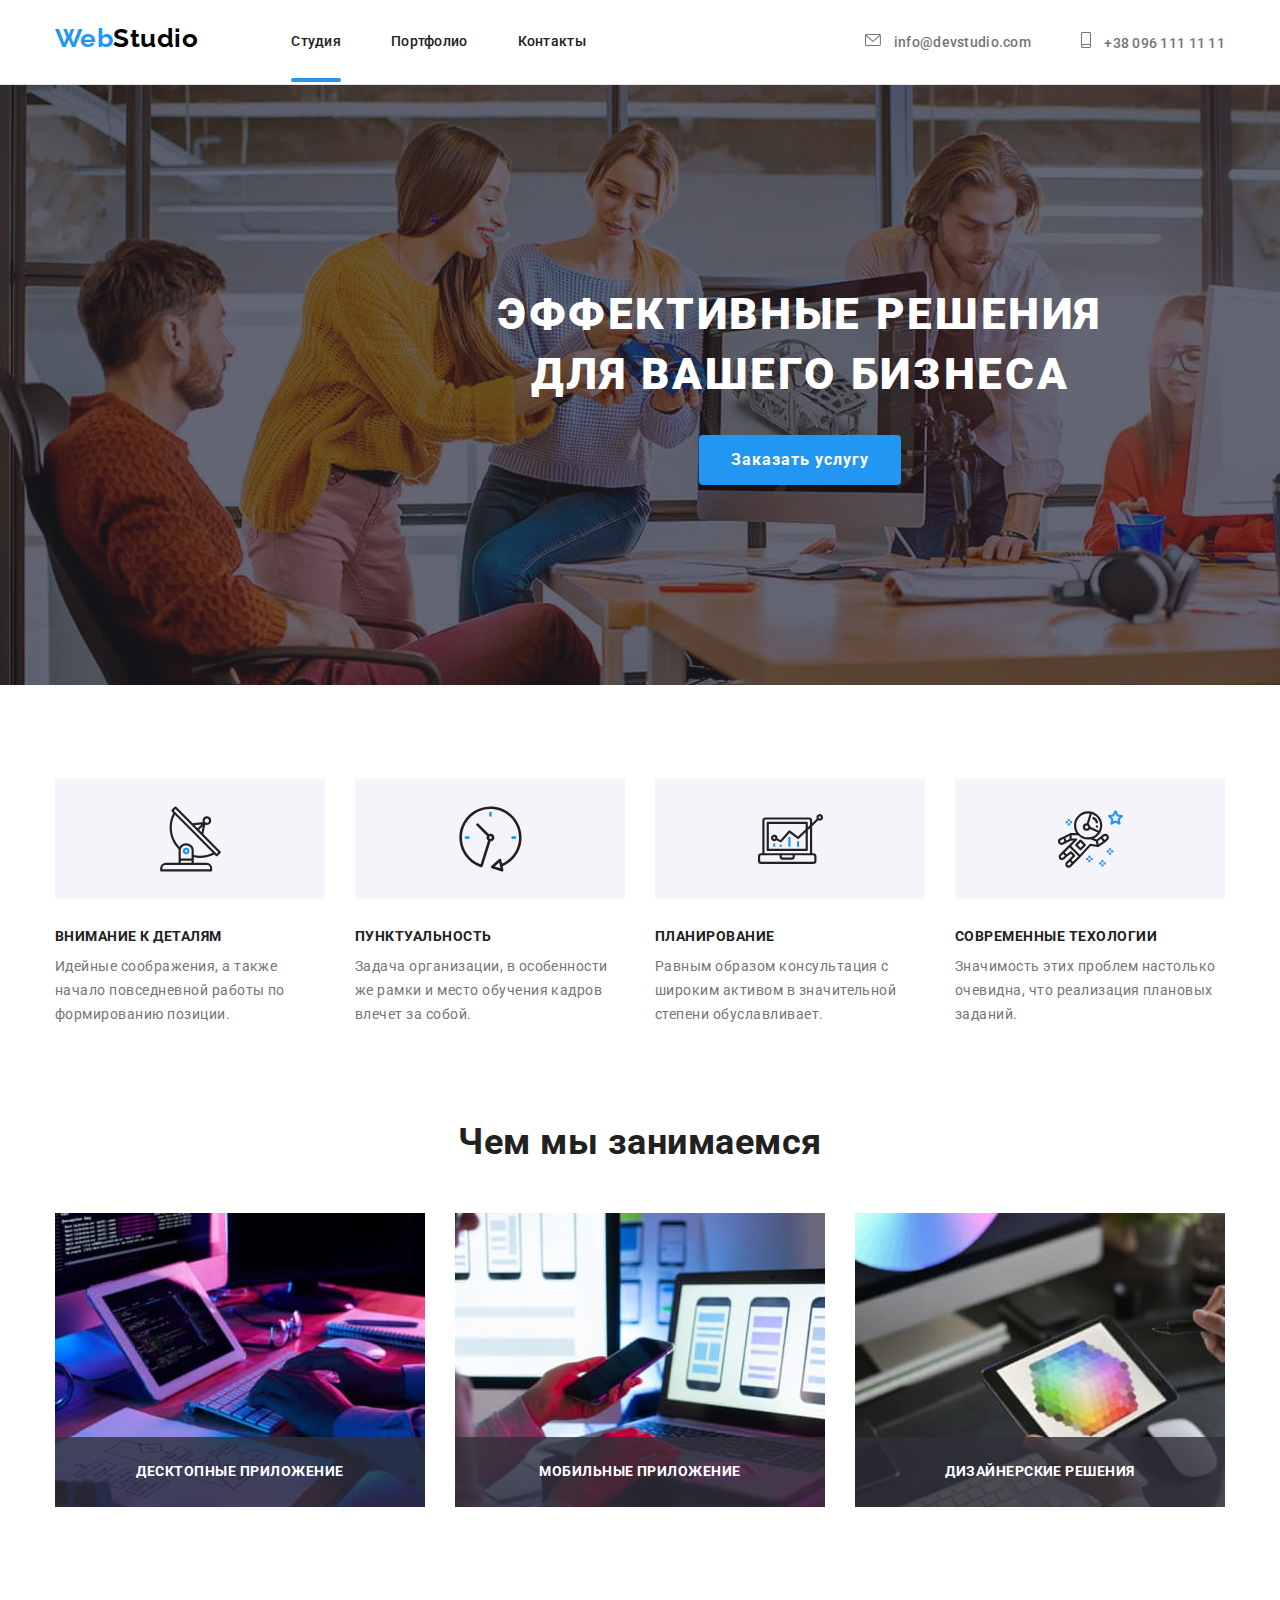
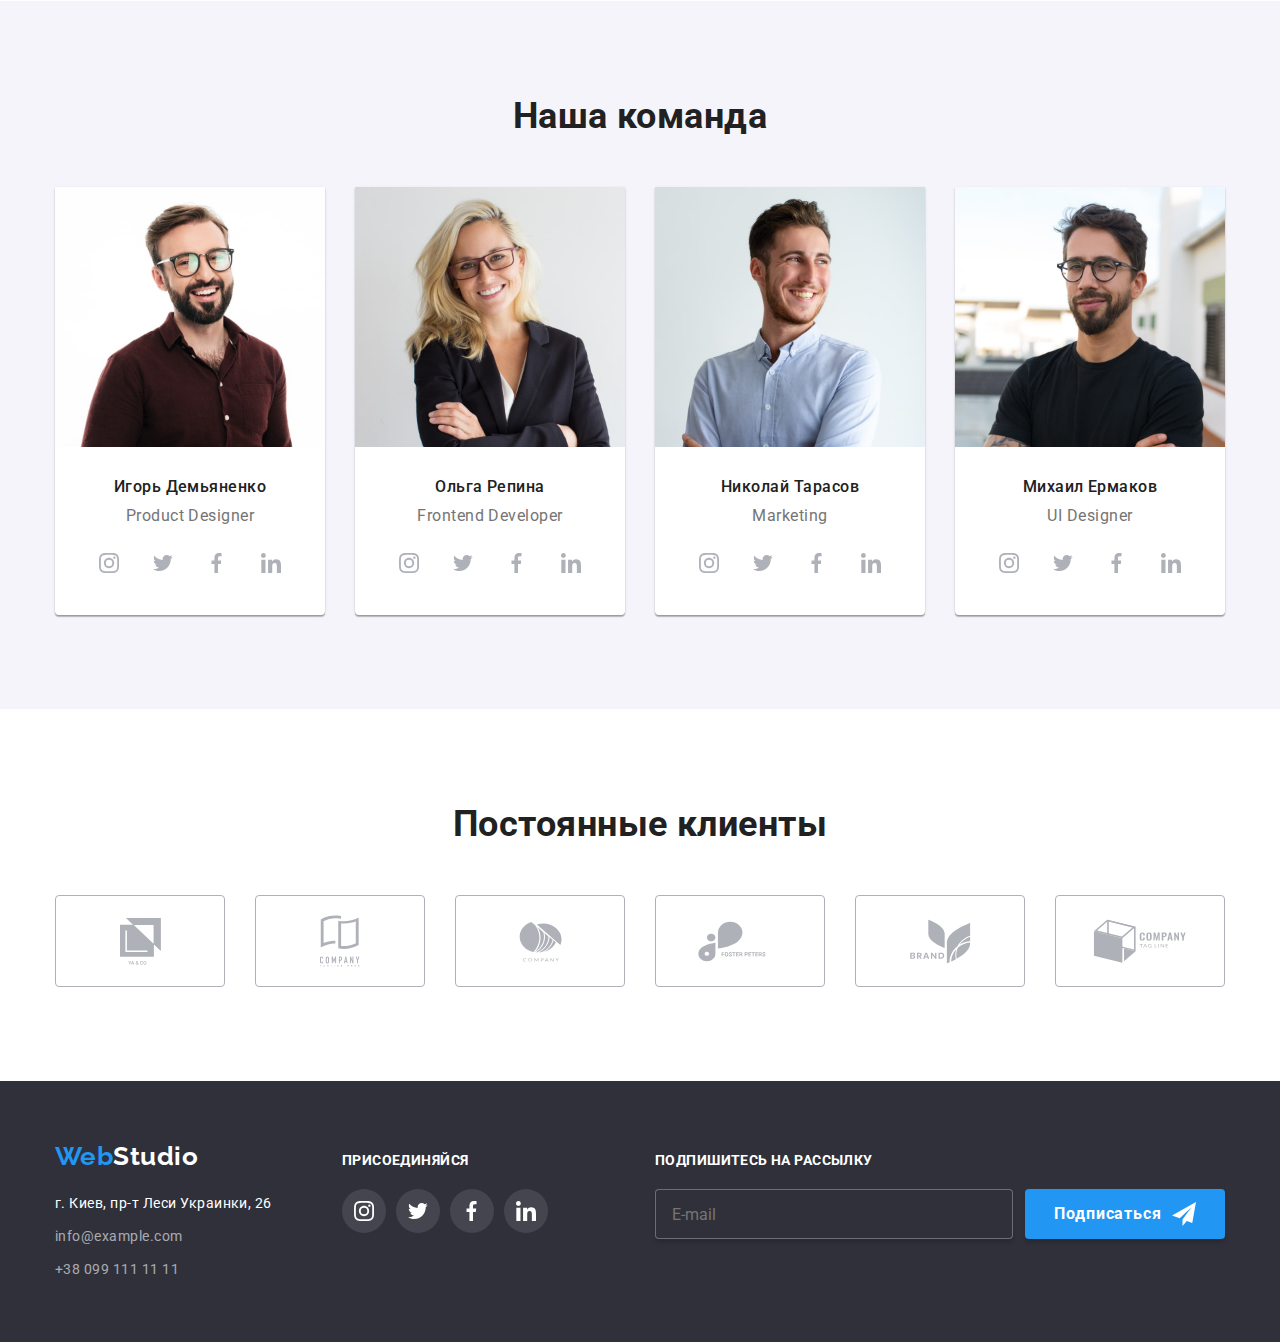
==== commit 3982b454: "changes" ====
--- a/index.html
+++ b/index.html
@@ -397,7 +397,7 @@
               <input class="footer-form__input" type="email" placeholder="E-mail" />
             </label>
             <button class="form-button" type="submit">
-              Подпишитесь
+              Подписаться
               <svg class="form-button__icon">
                 <use href="./images/svg-sprite.svg#icon-send"></use>
               </svg>
--- a/css/main.min.css
+++ b/css/main.min.css
@@ -1 +1 @@
-ul{margin:0;padding:0;list-style:none}img{display:block}body{font-family:var(--main-font-family);letter-spacing:.03em}.link{text-decoration:none;color:inherit}.visually-hidden{position:absolute;white-space:nowrap;width:1px;height:1px;overflow:hidden;border:0;padding:0;clip:rect(0 0 0 0);-webkit-clip-path:inset(50%);clip-path:inset(50%);margin:-1px}:root{--primiry-text-color: #757575;--title-text-color: #212121;--main-font-family: roboto, sans-serif;--link-hover-color: #2196F3;--hero-title-color: #ffffff;--hero-bgc-color: #757575}.menu-list__button,.form-button,.hero-button{padding:6px 22px;font-family:inherit;font-size:16px;font-weight:500;border-radius:4px;border-color:rgba(0,0,0,0);-webkit-box-align:center;-ms-flex-align:center;align-items:center;line-height:1.63;letter-spacing:.03em;text-align:center;cursor:pointer;background-color:#2196f3;-webkit-transition:color 250ms cubic-bezier(0.4, 0, 0.2, 1),background-color 250ms cubic-bezier(0.4, 0, 0.2, 1),-webkit-box-shadow 250ms cubic-bezier(0.4, 0, 0.2, 1);transition:color 250ms cubic-bezier(0.4, 0, 0.2, 1),background-color 250ms cubic-bezier(0.4, 0, 0.2, 1),-webkit-box-shadow 250ms cubic-bezier(0.4, 0, 0.2, 1);transition:color 250ms cubic-bezier(0.4, 0, 0.2, 1),background-color 250ms cubic-bezier(0.4, 0, 0.2, 1),box-shadow 250ms cubic-bezier(0.4, 0, 0.2, 1);transition:color 250ms cubic-bezier(0.4, 0, 0.2, 1),background-color 250ms cubic-bezier(0.4, 0, 0.2, 1),box-shadow 250ms cubic-bezier(0.4, 0, 0.2, 1),-webkit-box-shadow 250ms cubic-bezier(0.4, 0, 0.2, 1)}.container{width:1200px;margin-right:auto;margin-left:auto;padding-left:15px;padding-right:15px}.header{border-bottom:1px solid #e5e5e5}.header__wrap{display:-webkit-box;display:-ms-flexbox;display:flex}.header__nav{display:-webkit-box;display:-ms-flexbox;display:flex}.header__menu{display:-webkit-box;display:-ms-flexbox;display:flex;-webkit-box-align:center;-ms-flex-align:center;align-items:center;margin-left:93px}.logo{display:block;font-family:"Raleway",sans-serif;font-weight:700;font-size:26px;line-height:1.15;color:#2196f3}.logo__accient{color:#000}.logo__accient--color{color:#fff}.header__logo{padding:24px 0}.menu{display:-webkit-box;display:-ms-flexbox;display:flex}.menu__item{position:relative;margin-right:50px;padding:32px 0;font-weight:500;font-size:14px;line-height:1.14;letter-spacing:.02em;color:#212121}.menu__item:last-child{margin-right:0}.menu__link{color:inherit;padding:32px 0;color:#212121;-webkit-transition:color 2150ms cubic-bezier(0.4, 0, 0.2, 1);transition:color 2150ms cubic-bezier(0.4, 0, 0.2, 1)}.menu__link:hover{color:var(--link-hover-color)}.menu__link--current::after{position:absolute;display:block;bottom:0;content:"";width:100%;height:4px;border-radius:2px;background-color:#2196f3}.header__contact{display:-webkit-box;display:-ms-flexbox;display:flex;-webkit-box-align:center;-ms-flex-align:center;align-items:center;margin-left:auto}.contact__item{position:relative;margin-right:50px;padding:32px 0;font-weight:500;font-size:14px;line-height:1.14;letter-spacing:.02em;color:#212121}.contact__item:last-child{margin-right:0}.contact__icon{-webkit-box-align:baseline;-ms-flex-align:baseline;align-items:baseline;margin-right:10px;fill:currentColor}.contact__link{color:#757575;padding:32px 0;-webkit-transition:color 2150ms cubic-bezier(0.4, 0, 0.2, 1);transition:color 2150ms cubic-bezier(0.4, 0, 0.2, 1)}.contact__link:hover{color:var(--link-hover-color)}.hero-section{margin-right:auto;margin-left:auto;padding-top:200px;padding-bottom:200px;width:1600px;height:600px;text-align:center;background:var(--hero-bgc-color);background-repeat:no-repeat;background-size:cover;background-image:-webkit-gradient(linear, left top, right top, from(rgba(47, 48, 58, 0.4)), to(rgba(47, 48, 58, 0.4))),url(../images/bg-main.jpg);background-image:linear-gradient(to right, rgba(47, 48, 58, 0.4), rgba(47, 48, 58, 0.4)),url(../images/bg-main.jpg)}.hero-title{margin-top:0;text-align:center;margin-bottom:30px;font-size:44px;font-weight:900;line-height:1.36;letter-spacing:.06em;color:var(--hero-title-color)}.hero-button{padding:10px 32px;font-weight:700;line-height:1.88;border-radius:4px;min-width:200px;border:0px;letter-spacing:.06em;color:#fff;-webkit-box-shadow:0px 4px 4px rgba(0,0,0,.15);box-shadow:0px 4px 4px rgba(0,0,0,.15)}.hero-button:hover{background-color:#188ce8;-webkit-box-shadow:0px 3px 1px rgba(0,0,0,.1),0px 1px 2px rgba(0,0,0,.08),0px 2px 2px rgba(0,0,0,.12);box-shadow:0px 3px 1px rgba(0,0,0,.1),0px 1px 2px rgba(0,0,0,.08),0px 2px 2px rgba(0,0,0,.12)}.section-title{margin-top:0;margin-bottom:50px;font-size:36px;font-weight:700;line-height:1.17;text-align:center;color:var(--title-text-color)}.demand{padding-top:94px;padding-bottom:94px}.demand-list{display:-webkit-box;display:-ms-flexbox;display:flex}.demand-list__item{width:270px;margin-right:30px}.demand-list__item:last-child{margin-right:0}.demand-list__inner{display:-webkit-box;display:-ms-flexbox;display:flex;-webkit-box-align:center;-ms-flex-align:center;align-items:center;-webkit-box-pack:center;-ms-flex-pack:center;justify-content:center;width:270px;height:120px;background-color:#f5f4fa}.demand-list__icon{width:65px;height:70px}.demand-list__title{margin-top:30px;margin-bottom:10px;font-size:14px;font-weight:700;line-height:1.14;text-transform:uppercase;text-align:left;color:var(--title-text-color)}.demand-list__description{margin:0;font-size:14px;font-weight:400;line-height:1.71;text-align:left}.specialization-list{display:-webkit-box;display:-ms-flexbox;display:flex}.specialization-list__item{position:relative;margin-right:30px}.specialization-list__item:last-child{margin-right:0}.specialization-list__description{position:absolute;bottom:0;left:0;display:-webkit-box;display:-ms-flexbox;display:flex;-webkit-box-align:center;-ms-flex-align:center;align-items:center;-webkit-box-pack:center;-ms-flex-pack:center;justify-content:center;text-transform:uppercase;margin:0;width:370px;height:70px;font-size:14px;font-weight:700;line-height:1.14;color:#fff;background-color:rgba(47,48,58,.8)}.team{padding-top:94px;padding-bottom:94px;background-color:#f5f4fa}.team-list{display:-webkit-box;display:-ms-flexbox;display:flex;width:270px;text-align:center}.team-list__item{width:270px;padding-bottom:30px;margin-right:30px;background-color:#fff;-webkit-box-shadow:0px 1px 3px rgba(0,0,0,.12),0px 1px 1px rgba(0,0,0,.14),0px 2px 1px rgba(0,0,0,.2);box-shadow:0px 1px 3px rgba(0,0,0,.12),0px 1px 1px rgba(0,0,0,.14),0px 2px 1px rgba(0,0,0,.2);border-radius:0px 0px 4px 4px}.team-list__title{margin-top:30px;margin-bottom:10px;font-size:16px;font-weight:500;line-height:1.19;color:var(--title-text-color)}.team-list__description{margin-top:0;display:block;margin-bottom:16px;font-size:16px;line-height:19px}.social-list{display:-webkit-box;display:-ms-flexbox;display:flex;-webkit-box-align:center;-ms-flex-align:center;align-items:center;-webkit-box-pack:center;-ms-flex-pack:center;justify-content:center}.social-list__item{margin-right:10px}.social-list__item:last-child{margin-right:0}.social-list__link{display:-webkit-box;display:-ms-flexbox;display:flex;-webkit-box-align:center;-ms-flex-align:center;align-items:center;-webkit-box-pack:center;-ms-flex-pack:center;justify-content:center;width:44px;height:44px;border-radius:50%;color:#afb1b8;-webkit-transition:background-color 2150ms cubic-bezier(0.4, 0, 0.2, 1);transition:background-color 2150ms cubic-bezier(0.4, 0, 0.2, 1)}.social-list__link:hover,.social-list__link:focus{background-color:var(--link-hover-color)}.social-list__icon{width:20px;height:20px;fill:currentColor;-webkit-transition:fill 2150ms cubic-bezier(0.4, 0, 0.2, 1);transition:fill 2150ms cubic-bezier(0.4, 0, 0.2, 1)}.social-list__link:hover .social-list__icon,.social-list__link:focus .social-list__icon{fill:#fff}.social-list__link--bgc{background-color:rgba(255,255,255,.1);-webkit-transition:background-color 2150ms cubic-bezier(0.4, 0, 0.2, 1);transition:background-color 2150ms cubic-bezier(0.4, 0, 0.2, 1)}.social-list__link--bgc:hover{background-color:var(--link-hover-color)}.social-list__icon--fill{fill:#fff}.clients{padding-top:94px;padding-bottom:94px}.client-list{display:-webkit-box;display:-ms-flexbox;display:flex}.client-list__item{margin-right:30px}.client-list__item:last-child{margin-right:0}.client-list__link{display:-webkit-box;display:-ms-flexbox;display:flex;-webkit-box-align:center;-ms-flex-align:center;align-items:center;-webkit-box-pack:center;-ms-flex-pack:center;justify-content:center;width:170px;height:92px;border-radius:4px;border:1px solid #afb1b8;-webkit-box-shadow:0px 4px 4px 0px rgba(0,0,0,.2509803922);box-shadow:0px 4px 4px 0px rgba(0,0,0,.2509803922);-webkit-transition:border 2150ms cubic-bezier(0.4, 0, 0.2, 1);transition:border 2150ms cubic-bezier(0.4, 0, 0.2, 1)}.client-list__link:hover,.client-list__link:focus{border:1px solid var(--link-hover-color)}.client-list__icon{fill:#afb1b8;-webkit-transition:fill 2150ms cubic-bezier(0.4, 0, 0.2, 1);transition:fill 2150ms cubic-bezier(0.4, 0, 0.2, 1)}.client-list__link:hover .client-list__icon,.client-list__link:focus .client-list__icon{fill:var(--link-hover-color)}.footer{padding-top:60px;padding-bottom:60px;background-color:#2f303a}.logo__accient--color{color:#fff}.footer-contact{margin-top:20px}.footer-flex{display:-webkit-box;display:-ms-flexbox;display:flex;-webkit-box-align:baseline;-ms-flex-align:baseline;align-items:baseline}.footer-contact__item{margin-bottom:9px}.footer-contact__link{font-size:14px;line-height:1.71;font-style:normal;text-decoration:none;color:rgba(255,255,255,.6);-webkit-transition:color 2150ms cubic-bezier(0.4, 0, 0.2, 1);transition:color 2150ms cubic-bezier(0.4, 0, 0.2, 1)}.footer-contact__link:hover{color:var(--link-hover-color)}.footer-contact__link--white{color:#fff}.footer-contact__item:last-child{margin-bottom:0}.footer-socials-container{margin-left:70px;padding-top:12px}.footer-title{margin-top:0;margin-bottom:20px;font-size:14px;font-weight:700;line-height:1.14;letter-spacing:.03em;text-transform:uppercase;color:#fff}.footer-form{padding-top:12px;margin-left:auto}.form-wrap{display:-webkit-box;display:-ms-flexbox;display:flex}.footer-form__input{display:-webkit-box;display:-ms-flexbox;display:flex;width:358px;height:50px;padding:16px;border-radius:4px;color:#fff;background-color:#2f303a;border:1px solid rgba(255,255,255,.3);-webkit-box-shadow:0px 4px 4px rgba(0,0,0,.15);box-shadow:0px 4px 4px rgba(0,0,0,.15)}.form-button{display:-webkit-box;display:-ms-flexbox;display:flex;-webkit-box-align:center;-ms-flex-align:center;align-items:center;-webkit-box-pack:center;-ms-flex-pack:center;justify-content:center;padding:10px 32px;margin-left:12px;font-weight:700;line-height:1.88;border-radius:4px;min-width:200px;border:0px;letter-spacing:.06em;color:#fff;-webkit-box-shadow:0px 4px 4px rgba(0,0,0,.15);box-shadow:0px 4px 4px rgba(0,0,0,.15);-webkit-transition:background-color 2150ms cubic-bezier(0.4, 0, 0.2, 1);transition:background-color 2150ms cubic-bezier(0.4, 0, 0.2, 1);-webkit-transition:-webkit-box-shadow 2150ms cubic-bezier(0.4, 0, 0.2, 1);transition:-webkit-box-shadow 2150ms cubic-bezier(0.4, 0, 0.2, 1);transition:box-shadow 2150ms cubic-bezier(0.4, 0, 0.2, 1);transition:box-shadow 2150ms cubic-bezier(0.4, 0, 0.2, 1), -webkit-box-shadow 2150ms cubic-bezier(0.4, 0, 0.2, 1)}.form-button:hover{background-color:#188ce8;-webkit-box-shadow:0px 3px 1px rgba(0,0,0,.1),0px 1px 2px rgba(0,0,0,.08),0px 2px 2px rgba(0,0,0,.12);box-shadow:0px 3px 1px rgba(0,0,0,.1),0px 1px 2px rgba(0,0,0,.08),0px 2px 2px rgba(0,0,0,.12)}.form-button__icon{width:24px;height:24px;margin-left:10px}.backdrop{position:fixed;top:0;left:0;width:100%;height:100%;background-color:rgba(0,0,0,.2);-webkit-transition:opacity 2150ms cubic-bezier(0.4, 0, 0.2, 1);transition:opacity 2150ms cubic-bezier(0.4, 0, 0.2, 1)}.modal{padding:40px;position:relative;top:50%;left:50%;width:528px;height:581px;border-radius:4px;-webkit-transform:translate(-50%, -50%);transform:translate(-50%, -50%);background-color:#fff;-webkit-transition:-webkit-transform 2150ms cubic-bezier(0.4, 0, 0.2, 1);transition:-webkit-transform 2150ms cubic-bezier(0.4, 0, 0.2, 1);transition:transform 2150ms cubic-bezier(0.4, 0, 0.2, 1);transition:transform 2150ms cubic-bezier(0.4, 0, 0.2, 1), -webkit-transform 2150ms cubic-bezier(0.4, 0, 0.2, 1);-webkit-transform:translate(-50%, -50%) scale(1);transform:translate(-50%, -50%) scale(1)}.is-hidden .modal{-webkit-transition:-webkit-transform 2150ms cubic-bezier(0.4, 0, 0.2, 1);transition:-webkit-transform 2150ms cubic-bezier(0.4, 0, 0.2, 1);transition:transform 2150ms cubic-bezier(0.4, 0, 0.2, 1);transition:transform 2150ms cubic-bezier(0.4, 0, 0.2, 1), -webkit-transform 2150ms cubic-bezier(0.4, 0, 0.2, 1);-webkit-transform:translate(-50%, -50%) scale(0.7);transform:translate(-50%, -50%) scale(0.7)}.modal-button{position:absolute;top:8px;right:8px;width:30px;height:30px;display:-webkit-box;display:-ms-flexbox;display:flex;-webkit-box-align:center;-ms-flex-align:center;align-items:center;-webkit-box-pack:center;-ms-flex-pack:center;justify-content:center;cursor:pointer;border-radius:50%;border-color:rgba(0,0,0,.1);background-color:#fff}.is-hidden{opacity:0;pointer-events:none}.modal-button__icon{width:8px;height:8px;-webkit-transition:fill 2150ms cubic-bezier(0.4, 0, 0.2, 1);transition:fill 2150ms cubic-bezier(0.4, 0, 0.2, 1)}.modal-button:hover .modal-button__icon{fill:var(--link-hover-color)}.portfolio{padding-top:94px;padding-bottom:94px}.portfolio__menu-list{display:-webkit-box;display:-ms-flexbox;display:flex;-webkit-box-align:center;-ms-flex-align:center;align-items:center;-webkit-box-pack:center;-ms-flex-pack:center;justify-content:center;margin-bottom:50px}.menu-list__item{margin-left:10px}.menu-list__item:last-child{margin-right:0}.menu-list__button{background-color:#f5f4fa;-webkit-box-shadow:0px 1px 3px rgba(0,0,0,.12),0px 1px 1px rgba(0,0,0,.14),0px 2px 1px rgba(0,0,0,.2);box-shadow:0px 1px 3px rgba(0,0,0,.12),0px 1px 1px rgba(0,0,0,.14),0px 2px 1px rgba(0,0,0,.2);-webkit-transition:color 2150ms cubic-bezier(0.4, 0, 0.2, 1);transition:color 2150ms cubic-bezier(0.4, 0, 0.2, 1);-webkit-transition:background-color 2150ms cubic-bezier(0.4, 0, 0.2, 1);transition:background-color 2150ms cubic-bezier(0.4, 0, 0.2, 1)}.menu-list__button:hover{background-color:var(--link-hover-color);color:#fff}.list-works{display:-webkit-box;display:-ms-flexbox;display:flex;-ms-flex-wrap:wrap;flex-wrap:wrap}.list-works__thumb{position:relative;overflow:hidden}.overlay{position:absolute;bottom:0;left:0;width:100%;height:100%;background-color:rgba(33,150,243,.9);-webkit-transform:translateY(100%);transform:translateY(100%);-webkit-transition:-webkit-transform 2150ms cubic-bezier(0.4, 0, 0.2, 1);transition:-webkit-transform 2150ms cubic-bezier(0.4, 0, 0.2, 1);transition:transform 2150ms cubic-bezier(0.4, 0, 0.2, 1);transition:transform 2150ms cubic-bezier(0.4, 0, 0.2, 1), -webkit-transform 2150ms cubic-bezier(0.4, 0, 0.2, 1)}.list-works{margin-right:-30px;margin-bottom:-30px}.list-works__item{width:370px;margin-right:30px;margin-bottom:30px;border:1px solid #eee;-webkit-transition:-webkit-box-shadow 2150ms cubic-bezier(0.4, 0, 0.2, 1);transition:-webkit-box-shadow 2150ms cubic-bezier(0.4, 0, 0.2, 1);transition:box-shadow 2150ms cubic-bezier(0.4, 0, 0.2, 1);transition:box-shadow 2150ms cubic-bezier(0.4, 0, 0.2, 1), -webkit-box-shadow 2150ms cubic-bezier(0.4, 0, 0.2, 1);-webkit-transition:-webkit-transform 2150ms cubic-bezier(0.4, 0, 0.2, 1);transition:-webkit-transform 2150ms cubic-bezier(0.4, 0, 0.2, 1);transition:transform 2150ms cubic-bezier(0.4, 0, 0.2, 1);transition:transform 2150ms cubic-bezier(0.4, 0, 0.2, 1), -webkit-transform 2150ms cubic-bezier(0.4, 0, 0.2, 1)}.list-works__item:hover{-webkit-box-shadow:0px 4px 4px 0px rgba(0,0,0,.2509803922);box-shadow:0px 4px 4px 0px rgba(0,0,0,.2509803922)}.list-works__item:hover .overlay{-webkit-transform:translateY(0);transform:translateY(0)}.overlay__text{margin:0;position:absolute;top:50%;left:50%;-webkit-transform:translate(-50%, -50%);transform:translate(-50%, -50%);width:320px;font-size:18px;line-height:1.56;color:#fff}.list-works__description{padding:20px 25px}.list-works__title{margin-top:0;margin-bottom:4px;font-size:18px;font-weight:700;line-height:2;letter-spacing:.06em}.list-works__text{margin:0;font-size:16px;font-weight:400;line-height:1.88;color:#757575}.form__title{padding:0;margin:0;margin-bottom:12px;font-size:20px;font-weight:700;line-height:1.15;text-align:center;color:#212121}.form__label{display:block;margin:0;margin-bottom:4px;font-size:12px;line-height:1.17;letter-spacing:.01em}.form__field{position:relative;width:100%;height:40px;margin-bottom:10px}.form__input{padding-left:42px;width:448px;height:40px;font:inherit;border:1px solid rgba(33,33,33,.2);border-radius:4px;-webkit-transition:border 2150ms cubic-bezier(0.4, 0, 0.2, 1);transition:border 2150ms cubic-bezier(0.4, 0, 0.2, 1)}.form__input:hover,.form__input:focus-within{border:1px solid #2196f3}.form__icon{position:absolute;top:50%;left:12px;width:18px;height:18px;-webkit-transform:translateY(-50%);transform:translateY(-50%);-webkit-transition:fill 2150ms cubic-bezier(0.4, 0, 0.2, 1);transition:fill 2150ms cubic-bezier(0.4, 0, 0.2, 1)}.form__field:hover .form__icon,.form__field:focus-within .form__icon{fill:#2196f3}.form__textarea{height:120px;margin-bottom:20px}.textarea__form{display:inline-block;height:24px;resize:none;width:100%;height:120px;padding:12px 16px;border:1px solid rgba(33,33,33,.2);border-radius:4px;-webkit-transition:border 2150ms cubic-bezier(0.4, 0, 0.2, 1);transition:border 2150ms cubic-bezier(0.4, 0, 0.2, 1)}.textarea__form:focus-within,.textarea__form:hover{border-color:#2196f3}.checkbox__label{position:relative;left:10px;display:-webkit-box;display:-ms-flexbox;display:flex;-webkit-box-pack:center;-ms-flex-pack:center;justify-content:center;-webkit-box-align:center;-ms-flex-align:center;align-items:center;margin:0;margin-bottom:30px;font-size:14px;line-height:1.71;letter-spacing:.03}.checkbox__input{-moz-appearance:none;-webkit-appearance:none;appearance:none;position:absolute}.checkbox__link{color:#2196f3}.checkbox__icon{position:absolute;left:0px;top:50%;width:16px;height:15px;opacity:1;-webkit-transform:translateY(-50%);transform:translateY(-50%);-webkit-transition:opacity 2150ms cubic-bezier(0.4, 0, 0.2, 1);transition:opacity 2150ms cubic-bezier(0.4, 0, 0.2, 1)}.checkbox__input:checked~.checkbox__icon{opacity:0}.checkbox__icon--active-icon{position:absolute;left:0px;top:50%;width:16px;height:15px;opacity:0;-webkit-transform:translateY(-50%);transform:translateY(-50%);-webkit-transition:opacity 2150ms cubic-bezier(0.4, 0, 0.2, 1);transition:opacity 2150ms cubic-bezier(0.4, 0, 0.2, 1);fill:#2196f3}.checkbox__input:checked~.checkbox__icon--active-icon{opacity:1}.button__container{display:-webkit-box;display:-ms-flexbox;display:flex;-webkit-box-pack:center;-ms-flex-pack:center;justify-content:center}.form__button{padding:10px 32px;font-weight:700;line-height:1.88;border-radius:4px;width:200px;height:50px;background-color:#2196f3;border:0px;color:#fff;-webkit-box-shadow:0px 4px 4px 0px rgba(0,0,0,.15);box-shadow:0px 4px 4px 0px rgba(0,0,0,.15);-webkit-transition:background-color 250ms cubic-bezier(0.4, 0, 0.2, 1);transition:background-color 250ms cubic-bezier(0.4, 0, 0.2, 1)}.form__button:hover{background-color:#188ce8;cursor:pointer}.form__label:hover .form-icon,.form__label:focus-within .form-icon,.form__label:hover .form-input,.form__label:focus-within .form-input{fill:#2196f3;border-color:#2196f3}/*# sourceMappingURL=main.min.css.map */+ul{margin:0;padding:0;list-style:none}img{display:block}body{font-family:var(--main-font-family);letter-spacing:.03em}.link{text-decoration:none;color:inherit}.visually-hidden{position:absolute;white-space:nowrap;width:1px;height:1px;overflow:hidden;border:0;padding:0;clip:rect(0 0 0 0);-webkit-clip-path:inset(50%);clip-path:inset(50%);margin:-1px}:root{--primiry-text-color: #757575;--title-text-color: #212121;--main-font-family: roboto, sans-serif;--link-hover-color: #2196F3;--hero-title-color: #ffffff;--hero-bgc-color: #757575}.menu-list__button,.form-button,.hero-button{padding:6px 22px;font-family:inherit;font-size:16px;font-weight:500;border-radius:4px;border-color:rgba(0,0,0,0);-webkit-box-align:center;-ms-flex-align:center;align-items:center;line-height:1.63;letter-spacing:.03em;text-align:center;cursor:pointer;background-color:#2196f3;-webkit-transition:color 250ms cubic-bezier(0.4, 0, 0.2, 1),background-color 250ms cubic-bezier(0.4, 0, 0.2, 1),-webkit-box-shadow 250ms cubic-bezier(0.4, 0, 0.2, 1);transition:color 250ms cubic-bezier(0.4, 0, 0.2, 1),background-color 250ms cubic-bezier(0.4, 0, 0.2, 1),-webkit-box-shadow 250ms cubic-bezier(0.4, 0, 0.2, 1);transition:color 250ms cubic-bezier(0.4, 0, 0.2, 1),background-color 250ms cubic-bezier(0.4, 0, 0.2, 1),box-shadow 250ms cubic-bezier(0.4, 0, 0.2, 1);transition:color 250ms cubic-bezier(0.4, 0, 0.2, 1),background-color 250ms cubic-bezier(0.4, 0, 0.2, 1),box-shadow 250ms cubic-bezier(0.4, 0, 0.2, 1),-webkit-box-shadow 250ms cubic-bezier(0.4, 0, 0.2, 1)}.container{width:1200px;margin-right:auto;margin-left:auto;padding-left:15px;padding-right:15px}.header{border-bottom:1px solid #e5e5e5}.header__wrap{display:-webkit-box;display:-ms-flexbox;display:flex}.header__nav{display:-webkit-box;display:-ms-flexbox;display:flex}.header__menu{display:-webkit-box;display:-ms-flexbox;display:flex;-webkit-box-align:center;-ms-flex-align:center;align-items:center;margin-left:93px}.logo{display:block;font-family:"Raleway",sans-serif;font-weight:700;font-size:26px;line-height:1.15;color:#2196f3}.logo__accient{color:#000}.logo__accient--color{color:#fff}.header__logo{padding:24px 0}.menu{display:-webkit-box;display:-ms-flexbox;display:flex}.menu__item{position:relative;margin-right:50px;padding:32px 0;font-weight:500;font-size:14px;line-height:1.14;letter-spacing:.02em;color:#212121}.menu__item:last-child{margin-right:0}.menu__link{color:inherit;padding:32px 0;color:#212121;-webkit-transition:color 250ms cubic-bezier(0.4, 0, 0.2, 1);transition:color 250ms cubic-bezier(0.4, 0, 0.2, 1)}.menu__link:hover{color:var(--link-hover-color)}.menu__link--current::after{position:absolute;display:block;bottom:0;content:"";width:100%;height:4px;border-radius:2px;background-color:#2196f3}.header__contact{display:-webkit-box;display:-ms-flexbox;display:flex;-webkit-box-align:center;-ms-flex-align:center;align-items:center;margin-left:auto}.contact__item{position:relative;margin-right:50px;padding:32px 0;font-weight:500;font-size:14px;line-height:1.14;letter-spacing:.02em;color:#212121}.contact__item:last-child{margin-right:0}.contact__icon{-webkit-box-align:baseline;-ms-flex-align:baseline;align-items:baseline;margin-right:10px;fill:currentColor}.contact__link{color:#757575;padding:32px 0;-webkit-transition:color 250ms cubic-bezier(0.4, 0, 0.2, 1);transition:color 250ms cubic-bezier(0.4, 0, 0.2, 1)}.contact__link:hover{color:var(--link-hover-color)}.hero-section{margin-right:auto;margin-left:auto;padding-top:200px;padding-bottom:200px;width:1600px;height:600px;text-align:center;background:var(--hero-bgc-color);background-repeat:no-repeat;background-size:cover;background-image:-webkit-gradient(linear, left top, right top, from(rgba(47, 48, 58, 0.4)), to(rgba(47, 48, 58, 0.4))),url(../images/bg-main.jpg);background-image:linear-gradient(to right, rgba(47, 48, 58, 0.4), rgba(47, 48, 58, 0.4)),url(../images/bg-main.jpg)}.hero-title{margin-top:0;text-align:center;margin-bottom:30px;font-size:44px;font-weight:900;line-height:1.36;letter-spacing:.06em;color:var(--hero-title-color)}.hero-button{padding:10px 32px;font-weight:700;line-height:1.88;border-radius:4px;min-width:200px;border:0px;letter-spacing:.06em;color:#fff;-webkit-box-shadow:0px 4px 4px rgba(0,0,0,.15);box-shadow:0px 4px 4px rgba(0,0,0,.15)}.hero-button:hover{background-color:#188ce8;-webkit-box-shadow:0px 3px 1px rgba(0,0,0,.1),0px 1px 2px rgba(0,0,0,.08),0px 2px 2px rgba(0,0,0,.12);box-shadow:0px 3px 1px rgba(0,0,0,.1),0px 1px 2px rgba(0,0,0,.08),0px 2px 2px rgba(0,0,0,.12)}.section-title{margin-top:0;margin-bottom:50px;font-size:36px;font-weight:700;line-height:1.17;text-align:center;color:var(--title-text-color)}.demand{padding-top:94px;padding-bottom:94px}.demand-list{display:-webkit-box;display:-ms-flexbox;display:flex}.demand-list__item{width:270px;margin-right:30px}.demand-list__item:last-child{margin-right:0}.demand-list__inner{display:-webkit-box;display:-ms-flexbox;display:flex;-webkit-box-align:center;-ms-flex-align:center;align-items:center;-webkit-box-pack:center;-ms-flex-pack:center;justify-content:center;width:270px;height:120px;background-color:#f5f4fa}.demand-list__icon{width:65px;height:70px}.demand-list__title{margin-top:30px;margin-bottom:10px;font-size:14px;font-weight:700;line-height:1.14;text-transform:uppercase;text-align:left;color:var(--title-text-color)}.demand-list__description{margin:0;font-size:14px;font-weight:400;line-height:1.71;text-align:left;color:#757575}.specialization-list{display:-webkit-box;display:-ms-flexbox;display:flex}.specialization-list__item{position:relative;margin-right:30px}.specialization-list__item:last-child{margin-right:0}.specialization{padding-bottom:94px}.specialization-list__description{position:absolute;bottom:0;left:0;display:-webkit-box;display:-ms-flexbox;display:flex;-webkit-box-align:center;-ms-flex-align:center;align-items:center;-webkit-box-pack:center;-ms-flex-pack:center;justify-content:center;text-transform:uppercase;margin:0;width:370px;height:70px;font-size:14px;font-weight:700;line-height:1.14;color:#fff;background-color:rgba(47,48,58,.8)}.team{padding-top:94px;padding-bottom:94px;background-color:#f5f4fa}.team-list{display:-webkit-box;display:-ms-flexbox;display:flex;width:270px;text-align:center}.team-list__item{width:270px;padding-bottom:30px;margin-right:30px;background-color:#fff;-webkit-box-shadow:0px 1px 3px rgba(0,0,0,.12),0px 1px 1px rgba(0,0,0,.14),0px 2px 1px rgba(0,0,0,.2);box-shadow:0px 1px 3px rgba(0,0,0,.12),0px 1px 1px rgba(0,0,0,.14),0px 2px 1px rgba(0,0,0,.2);border-radius:0px 0px 4px 4px}.team-list__title{margin-top:30px;margin-bottom:10px;font-size:16px;font-weight:500;line-height:1.19;color:var(--title-text-color)}.team-list__description{margin-top:0;display:block;margin-bottom:16px;font-size:16px;line-height:19px;color:#757575}.social-list{display:-webkit-box;display:-ms-flexbox;display:flex;-webkit-box-align:center;-ms-flex-align:center;align-items:center;-webkit-box-pack:center;-ms-flex-pack:center;justify-content:center}.social-list__item{margin-right:10px}.social-list__item:last-child{margin-right:0}.social-list__link{display:-webkit-box;display:-ms-flexbox;display:flex;-webkit-box-align:center;-ms-flex-align:center;align-items:center;-webkit-box-pack:center;-ms-flex-pack:center;justify-content:center;width:44px;height:44px;border-radius:50%;color:#afb1b8;-webkit-transition:background-color 250ms cubic-bezier(0.4, 0, 0.2, 1);transition:background-color 250ms cubic-bezier(0.4, 0, 0.2, 1)}.social-list__link:hover,.social-list__link:focus{background-color:var(--link-hover-color)}.social-list__icon{width:20px;height:20px;fill:currentColor;-webkit-transition:fill 250ms cubic-bezier(0.4, 0, 0.2, 1);transition:fill 250ms cubic-bezier(0.4, 0, 0.2, 1)}.social-list__link:hover .social-list__icon,.social-list__link:focus .social-list__icon{fill:#fff}.social-list__link--bgc{background-color:rgba(255,255,255,.1);-webkit-transition:background-color 250ms cubic-bezier(0.4, 0, 0.2, 1);transition:background-color 250ms cubic-bezier(0.4, 0, 0.2, 1)}.social-list__link--bgc:hover{background-color:var(--link-hover-color)}.social-list__icon--fill{fill:#fff}.clients{padding-top:94px;padding-bottom:94px}.client-list{display:-webkit-box;display:-ms-flexbox;display:flex}.client-list__item{margin-right:30px}.client-list__item:last-child{margin-right:0}.client-list__link{display:-webkit-box;display:-ms-flexbox;display:flex;-webkit-box-align:center;-ms-flex-align:center;align-items:center;-webkit-box-pack:center;-ms-flex-pack:center;justify-content:center;width:170px;height:92px;border-radius:4px;border:1px solid #afb1b8;-webkit-transition:border 250ms cubic-bezier(0.4, 0, 0.2, 1);transition:border 250ms cubic-bezier(0.4, 0, 0.2, 1)}.client-list__link:hover,.client-list__link:focus{border:1px solid var(--link-hover-color)}.client-list__icon{fill:#afb1b8;-webkit-transition:fill 250ms cubic-bezier(0.4, 0, 0.2, 1);transition:fill 250ms cubic-bezier(0.4, 0, 0.2, 1)}.client-list__link:hover .client-list__icon,.client-list__link:focus .client-list__icon{fill:var(--link-hover-color)}.footer{padding-top:60px;padding-bottom:60px;background-color:#2f303a}.logo__accient--color{color:#fff}.footer-contact{margin-top:20px}.footer-flex{display:-webkit-box;display:-ms-flexbox;display:flex;-webkit-box-align:baseline;-ms-flex-align:baseline;align-items:baseline}.footer-contact__item{margin-bottom:9px}.footer-contact__link{font-size:14px;line-height:1.71;font-style:normal;text-decoration:none;color:rgba(255,255,255,.6);-webkit-transition:color 250ms cubic-bezier(0.4, 0, 0.2, 1);transition:color 250ms cubic-bezier(0.4, 0, 0.2, 1)}.footer-contact__link:hover{color:var(--link-hover-color)}.footer-contact__link--white{color:#fff}.footer-contact__item:last-child{margin-bottom:0}.footer-socials-container{margin-left:70px;padding-top:12px}.footer-title{margin-top:0;margin-bottom:20px;font-size:14px;font-weight:700;line-height:1.14;letter-spacing:.03em;text-transform:uppercase;color:#fff}.footer-form{padding-top:12px;margin-left:auto}.form-wrap{display:-webkit-box;display:-ms-flexbox;display:flex}.footer-form__input{display:-webkit-box;display:-ms-flexbox;display:flex;width:358px;height:50px;padding:16px;border-radius:4px;color:#fff;background-color:#2f303a;border:1px solid rgba(255,255,255,.3);-webkit-box-shadow:0px 4px 4px rgba(0,0,0,.15);box-shadow:0px 4px 4px rgba(0,0,0,.15)}.form-button{display:-webkit-box;display:-ms-flexbox;display:flex;-webkit-box-align:center;-ms-flex-align:center;align-items:center;-webkit-box-pack:center;-ms-flex-pack:center;justify-content:center;padding:10px 0;margin-left:12px;font-weight:700;line-height:1.88;border-radius:4px;min-width:200px;border:0px;letter-spacing:.06em;color:#fff;-webkit-box-shadow:0px 4px 4px rgba(0,0,0,.15);box-shadow:0px 4px 4px rgba(0,0,0,.15);-webkit-transition:background-color 250ms cubic-bezier(0.4, 0, 0.2, 1);transition:background-color 250ms cubic-bezier(0.4, 0, 0.2, 1);-webkit-transition:-webkit-box-shadow 250ms cubic-bezier(0.4, 0, 0.2, 1);transition:-webkit-box-shadow 250ms cubic-bezier(0.4, 0, 0.2, 1);transition:box-shadow 250ms cubic-bezier(0.4, 0, 0.2, 1);transition:box-shadow 250ms cubic-bezier(0.4, 0, 0.2, 1), -webkit-box-shadow 250ms cubic-bezier(0.4, 0, 0.2, 1)}.form-button:hover{background-color:#188ce8;-webkit-box-shadow:0px 3px 1px rgba(0,0,0,.1),0px 1px 2px rgba(0,0,0,.08),0px 2px 2px rgba(0,0,0,.12);box-shadow:0px 3px 1px rgba(0,0,0,.1),0px 1px 2px rgba(0,0,0,.08),0px 2px 2px rgba(0,0,0,.12)}.form-button__icon{width:24px;height:24px;margin-left:10px}.backdrop{position:fixed;top:0;left:0;width:100%;height:100%;background-color:rgba(0,0,0,.2);-webkit-transition:opacity 250ms cubic-bezier(0.4, 0, 0.2, 1);transition:opacity 250ms cubic-bezier(0.4, 0, 0.2, 1)}.modal{padding:40px;position:relative;top:50%;left:50%;width:528px;height:581px;border-radius:4px;-webkit-transform:translate(-50%, -50%);transform:translate(-50%, -50%);background-color:#fff;-webkit-transition:-webkit-transform 250ms cubic-bezier(0.4, 0, 0.2, 1);transition:-webkit-transform 250ms cubic-bezier(0.4, 0, 0.2, 1);transition:transform 250ms cubic-bezier(0.4, 0, 0.2, 1);transition:transform 250ms cubic-bezier(0.4, 0, 0.2, 1), -webkit-transform 250ms cubic-bezier(0.4, 0, 0.2, 1);-webkit-transform:translate(-50%, -50%) scale(1);transform:translate(-50%, -50%) scale(1)}.is-hidden .modal{-webkit-transition:-webkit-transform 250ms cubic-bezier(0.4, 0, 0.2, 1);transition:-webkit-transform 250ms cubic-bezier(0.4, 0, 0.2, 1);transition:transform 250ms cubic-bezier(0.4, 0, 0.2, 1);transition:transform 250ms cubic-bezier(0.4, 0, 0.2, 1), -webkit-transform 250ms cubic-bezier(0.4, 0, 0.2, 1);-webkit-transform:translate(-50%, -50%) scale(0.7);transform:translate(-50%, -50%) scale(0.7)}.modal-button{position:absolute;top:8px;right:8px;width:30px;height:30px;display:-webkit-box;display:-ms-flexbox;display:flex;-webkit-box-align:center;-ms-flex-align:center;align-items:center;-webkit-box-pack:center;-ms-flex-pack:center;justify-content:center;cursor:pointer;border-radius:50%;border-color:rgba(0,0,0,.1);background-color:#fff}.is-hidden{opacity:0;pointer-events:none}.modal-button__icon{width:8px;height:8px;-webkit-transition:fill 250ms cubic-bezier(0.4, 0, 0.2, 1);transition:fill 250ms cubic-bezier(0.4, 0, 0.2, 1)}.modal-button:hover .modal-button__icon{fill:var(--link-hover-color)}.portfolio{padding-top:94px;padding-bottom:94px}.portfolio__menu-list{display:-webkit-box;display:-ms-flexbox;display:flex;-webkit-box-align:center;-ms-flex-align:center;align-items:center;-webkit-box-pack:center;-ms-flex-pack:center;justify-content:center;margin-bottom:50px}.menu-list__item{margin-left:10px}.menu-list__item:last-child{margin-right:0}.menu-list__button{background-color:#f5f4fa;-webkit-transition:color 250ms cubic-bezier(0.4, 0, 0.2, 1);transition:color 250ms cubic-bezier(0.4, 0, 0.2, 1);-webkit-transition:background-color 250ms cubic-bezier(0.4, 0, 0.2, 1);transition:background-color 250ms cubic-bezier(0.4, 0, 0.2, 1);-webkit-transition:-webkit-box-shadow 250ms cubic-bezier(0.4, 0, 0.2, 1);transition:-webkit-box-shadow 250ms cubic-bezier(0.4, 0, 0.2, 1);transition:box-shadow 250ms cubic-bezier(0.4, 0, 0.2, 1);transition:box-shadow 250ms cubic-bezier(0.4, 0, 0.2, 1), -webkit-box-shadow 250ms cubic-bezier(0.4, 0, 0.2, 1)}.menu-list__button:hover{background-color:var(--link-hover-color);color:#fff;-webkit-box-shadow:0px 1px 3px rgba(0,0,0,.12),0px 1px 1px rgba(0,0,0,.14),0px 2px 1px rgba(0,0,0,.2);box-shadow:0px 1px 3px rgba(0,0,0,.12),0px 1px 1px rgba(0,0,0,.14),0px 2px 1px rgba(0,0,0,.2)}.list-works{display:-webkit-box;display:-ms-flexbox;display:flex;-ms-flex-wrap:wrap;flex-wrap:wrap}.list-works__thumb{position:relative;overflow:hidden}.overlay{position:absolute;bottom:0;left:0;width:100%;height:100%;background-color:rgba(33,150,243,.9);-webkit-transform:translateY(100%);transform:translateY(100%);-webkit-transition:-webkit-transform 250ms cubic-bezier(0.4, 0, 0.2, 1);transition:-webkit-transform 250ms cubic-bezier(0.4, 0, 0.2, 1);transition:transform 250ms cubic-bezier(0.4, 0, 0.2, 1);transition:transform 250ms cubic-bezier(0.4, 0, 0.2, 1), -webkit-transform 250ms cubic-bezier(0.4, 0, 0.2, 1)}.list-works{margin-right:-30px;margin-bottom:-30px}.list-works__item{width:370px;margin-right:30px;margin-bottom:30px;border:1px solid #eee;-webkit-transition:-webkit-box-shadow 250ms cubic-bezier(0.4, 0, 0.2, 1);transition:-webkit-box-shadow 250ms cubic-bezier(0.4, 0, 0.2, 1);transition:box-shadow 250ms cubic-bezier(0.4, 0, 0.2, 1);transition:box-shadow 250ms cubic-bezier(0.4, 0, 0.2, 1), -webkit-box-shadow 250ms cubic-bezier(0.4, 0, 0.2, 1);-webkit-transition:-webkit-transform 250ms cubic-bezier(0.4, 0, 0.2, 1);transition:-webkit-transform 250ms cubic-bezier(0.4, 0, 0.2, 1);transition:transform 250ms cubic-bezier(0.4, 0, 0.2, 1);transition:transform 250ms cubic-bezier(0.4, 0, 0.2, 1), -webkit-transform 250ms cubic-bezier(0.4, 0, 0.2, 1)}.list-works__item:hover{-webkit-box-shadow:0px 4px 4px 0px rgba(0,0,0,.2509803922);box-shadow:0px 4px 4px 0px rgba(0,0,0,.2509803922)}.list-works__item:hover .overlay{-webkit-transform:translateY(0);transform:translateY(0)}.overlay__text{margin:0;position:absolute;top:50%;left:50%;-webkit-transform:translate(-50%, -50%);transform:translate(-50%, -50%);width:320px;font-size:18px;line-height:1.56;color:#fff}.list-works__description{padding:20px 25px}.list-works__title{margin-top:0;margin-bottom:4px;font-size:18px;font-weight:700;line-height:2;letter-spacing:.06em}.list-works__text{margin:0;font-size:16px;font-weight:400;line-height:1.88;color:#757575}.form__title{padding:0;margin:0;margin-bottom:12px;font-size:20px;font-weight:700;line-height:1.15;text-align:center;color:#212121}.form__label{display:block;margin:0;margin-bottom:4px;font-size:12px;line-height:1.17;letter-spacing:.01em}.form__field{position:relative;width:100%;height:40px;margin-bottom:10px}.form__input{padding-left:42px;width:448px;height:40px;font:inherit;border:1px solid rgba(33,33,33,.2);border-radius:4px;-webkit-transition:border 250ms cubic-bezier(0.4, 0, 0.2, 1);transition:border 250ms cubic-bezier(0.4, 0, 0.2, 1)}.form__input:hover,.form__input:focus-within{border:1px solid #2196f3}.form__icon{position:absolute;top:50%;left:12px;width:18px;height:18px;-webkit-transform:translateY(-50%);transform:translateY(-50%);-webkit-transition:fill 250ms cubic-bezier(0.4, 0, 0.2, 1);transition:fill 250ms cubic-bezier(0.4, 0, 0.2, 1)}.form__field:hover .form__icon,.form__field:focus-within .form__icon{fill:#2196f3}.form__textarea{height:120px;margin-bottom:20px}.textarea__form{display:inline-block;height:24px;resize:none;width:100%;height:120px;padding:12px 16px;border:1px solid rgba(33,33,33,.2);border-radius:4px;-webkit-transition:border 250ms cubic-bezier(0.4, 0, 0.2, 1);transition:border 250ms cubic-bezier(0.4, 0, 0.2, 1)}.textarea__form:focus-within,.textarea__form:hover{border-color:#2196f3}.checkbox__label{position:relative;left:10px;display:-webkit-box;display:-ms-flexbox;display:flex;-webkit-box-pack:center;-ms-flex-pack:center;justify-content:center;-webkit-box-align:center;-ms-flex-align:center;align-items:center;margin:0;margin-bottom:30px;font-size:14px;line-height:1.71;letter-spacing:.03}.checkbox__input{-moz-appearance:none;-webkit-appearance:none;appearance:none;position:absolute}.checkbox__link{color:#2196f3}.checkbox__icon{position:absolute;left:0px;top:50%;width:16px;height:15px;opacity:1;-webkit-transform:translateY(-50%);transform:translateY(-50%);-webkit-transition:opacity 250ms cubic-bezier(0.4, 0, 0.2, 1);transition:opacity 250ms cubic-bezier(0.4, 0, 0.2, 1)}.checkbox__input:checked~.checkbox__icon{opacity:0}.checkbox__icon--active-icon{position:absolute;left:0px;top:50%;width:16px;height:15px;opacity:0;-webkit-transform:translateY(-50%);transform:translateY(-50%);-webkit-transition:opacity 250ms cubic-bezier(0.4, 0, 0.2, 1);transition:opacity 250ms cubic-bezier(0.4, 0, 0.2, 1);fill:#2196f3}.checkbox__input:checked~.checkbox__icon--active-icon{opacity:1}.button__container{display:-webkit-box;display:-ms-flexbox;display:flex;-webkit-box-pack:center;-ms-flex-pack:center;justify-content:center}.form__button{padding:10px 32px;font-weight:700;line-height:1.88;border-radius:4px;width:200px;height:50px;background-color:#2196f3;border:0px;color:#fff;-webkit-box-shadow:0px 4px 4px 0px rgba(0,0,0,.15);box-shadow:0px 4px 4px 0px rgba(0,0,0,.15);-webkit-transition:background-color 250ms cubic-bezier(0.4, 0, 0.2, 1);transition:background-color 250ms cubic-bezier(0.4, 0, 0.2, 1)}.form__button:hover{background-color:#188ce8;cursor:pointer}.form__label:hover .form-icon,.form__label:focus-within .form-icon,.form__label:hover .form-input,.form__label:focus-within .form-input{fill:#2196f3;border-color:#2196f3}/*# sourceMappingURL=main.min.css.map */